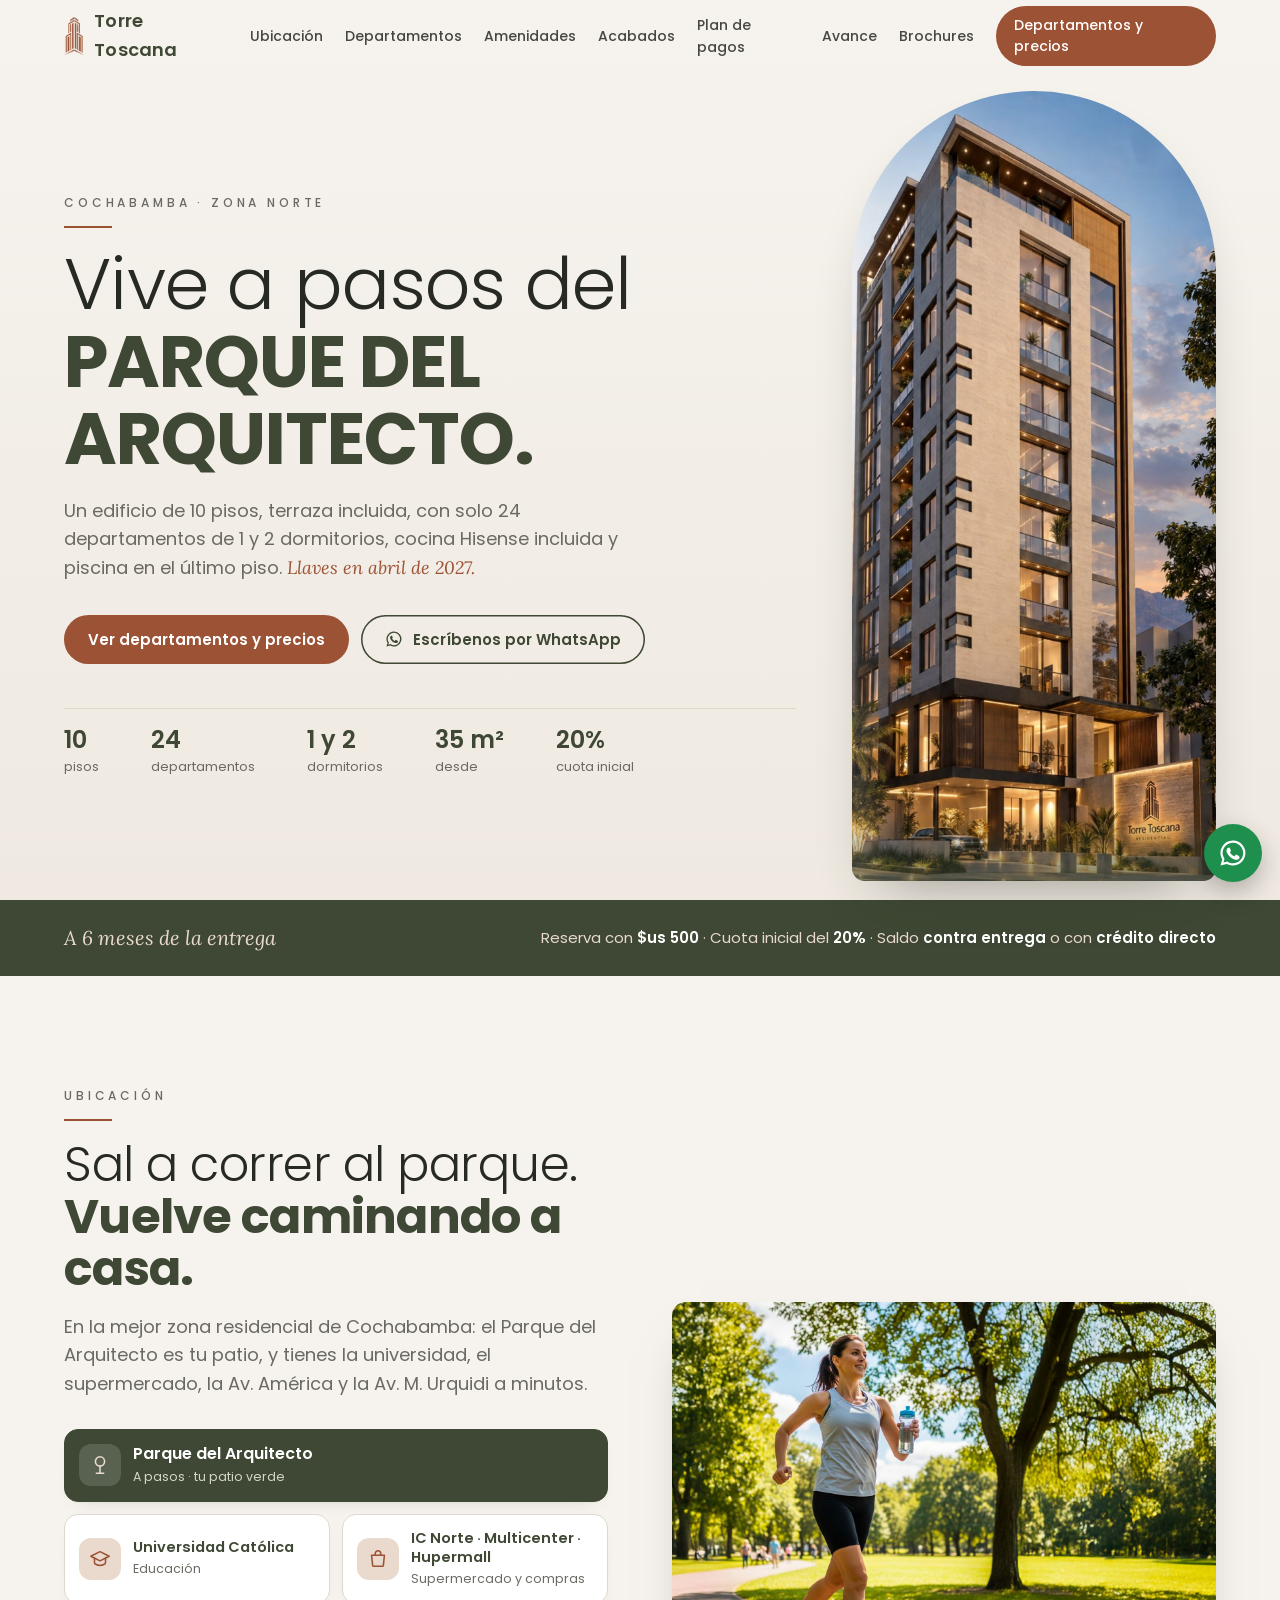
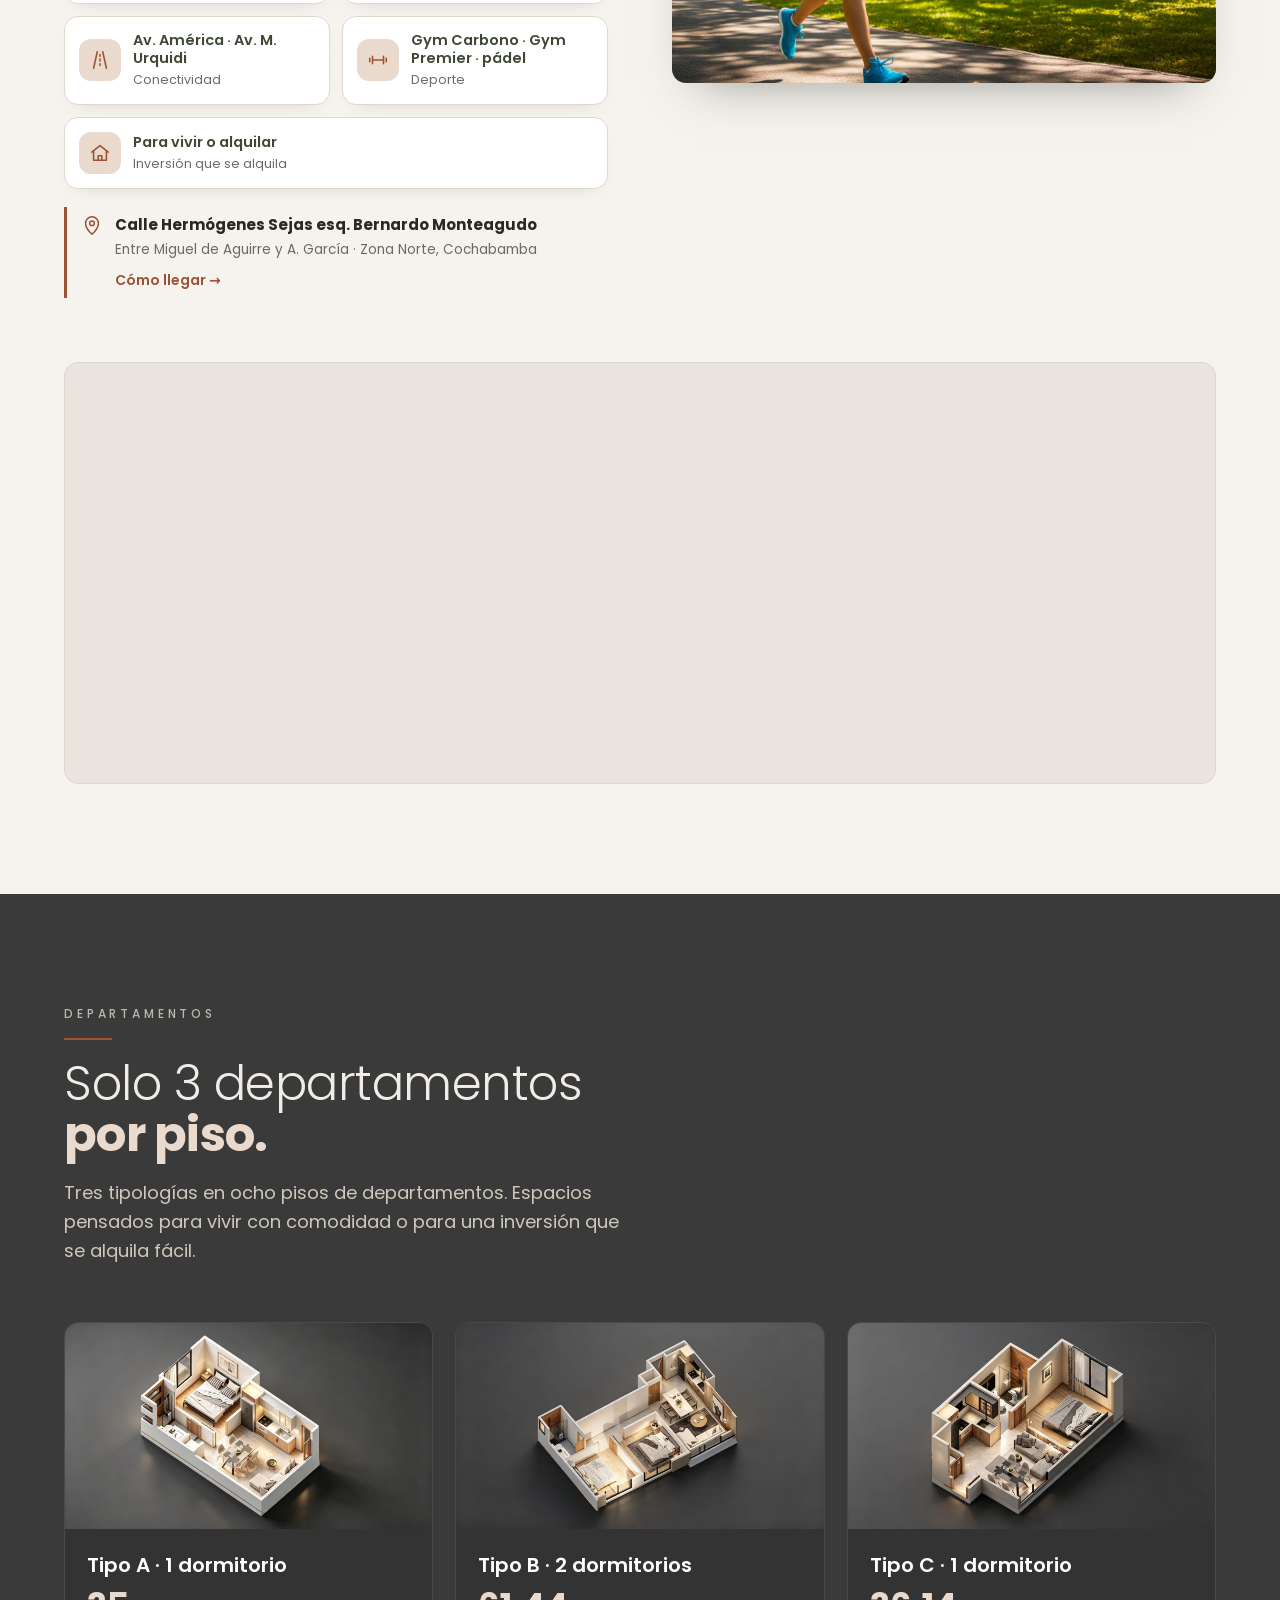
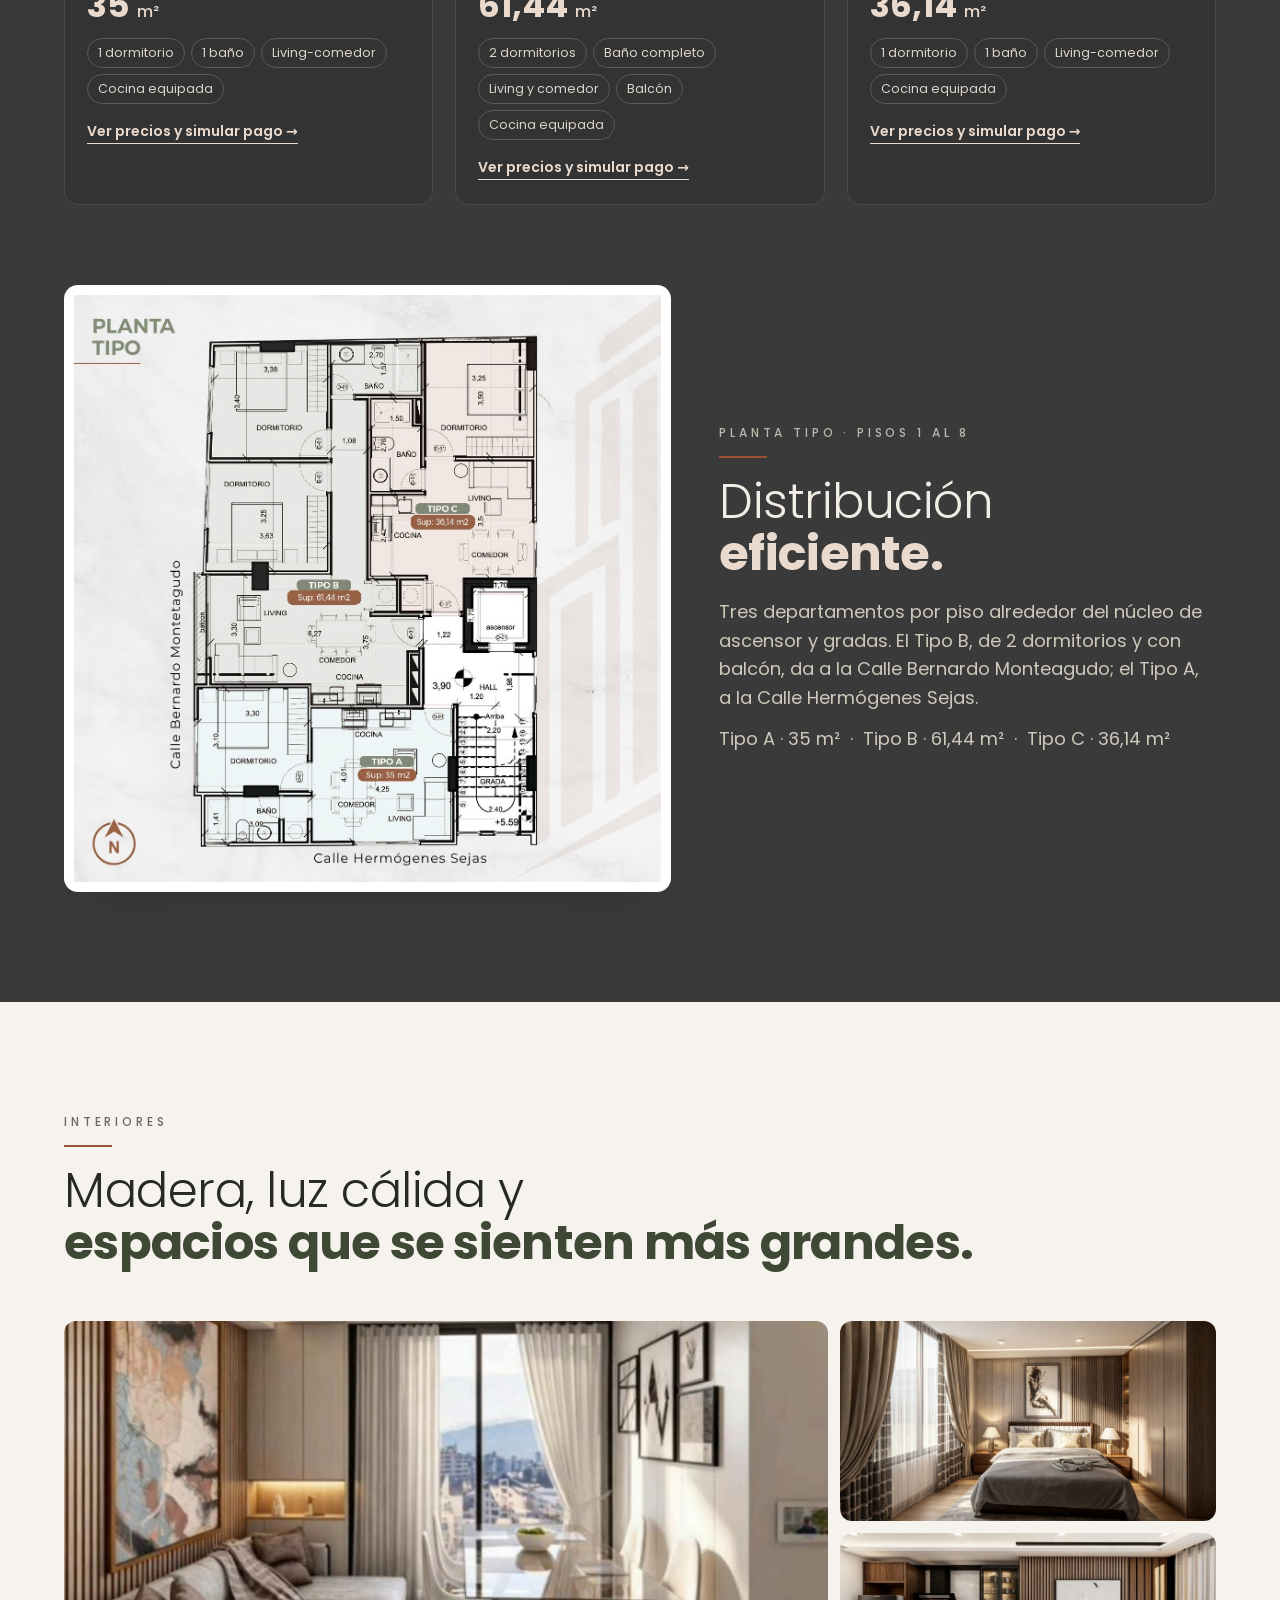
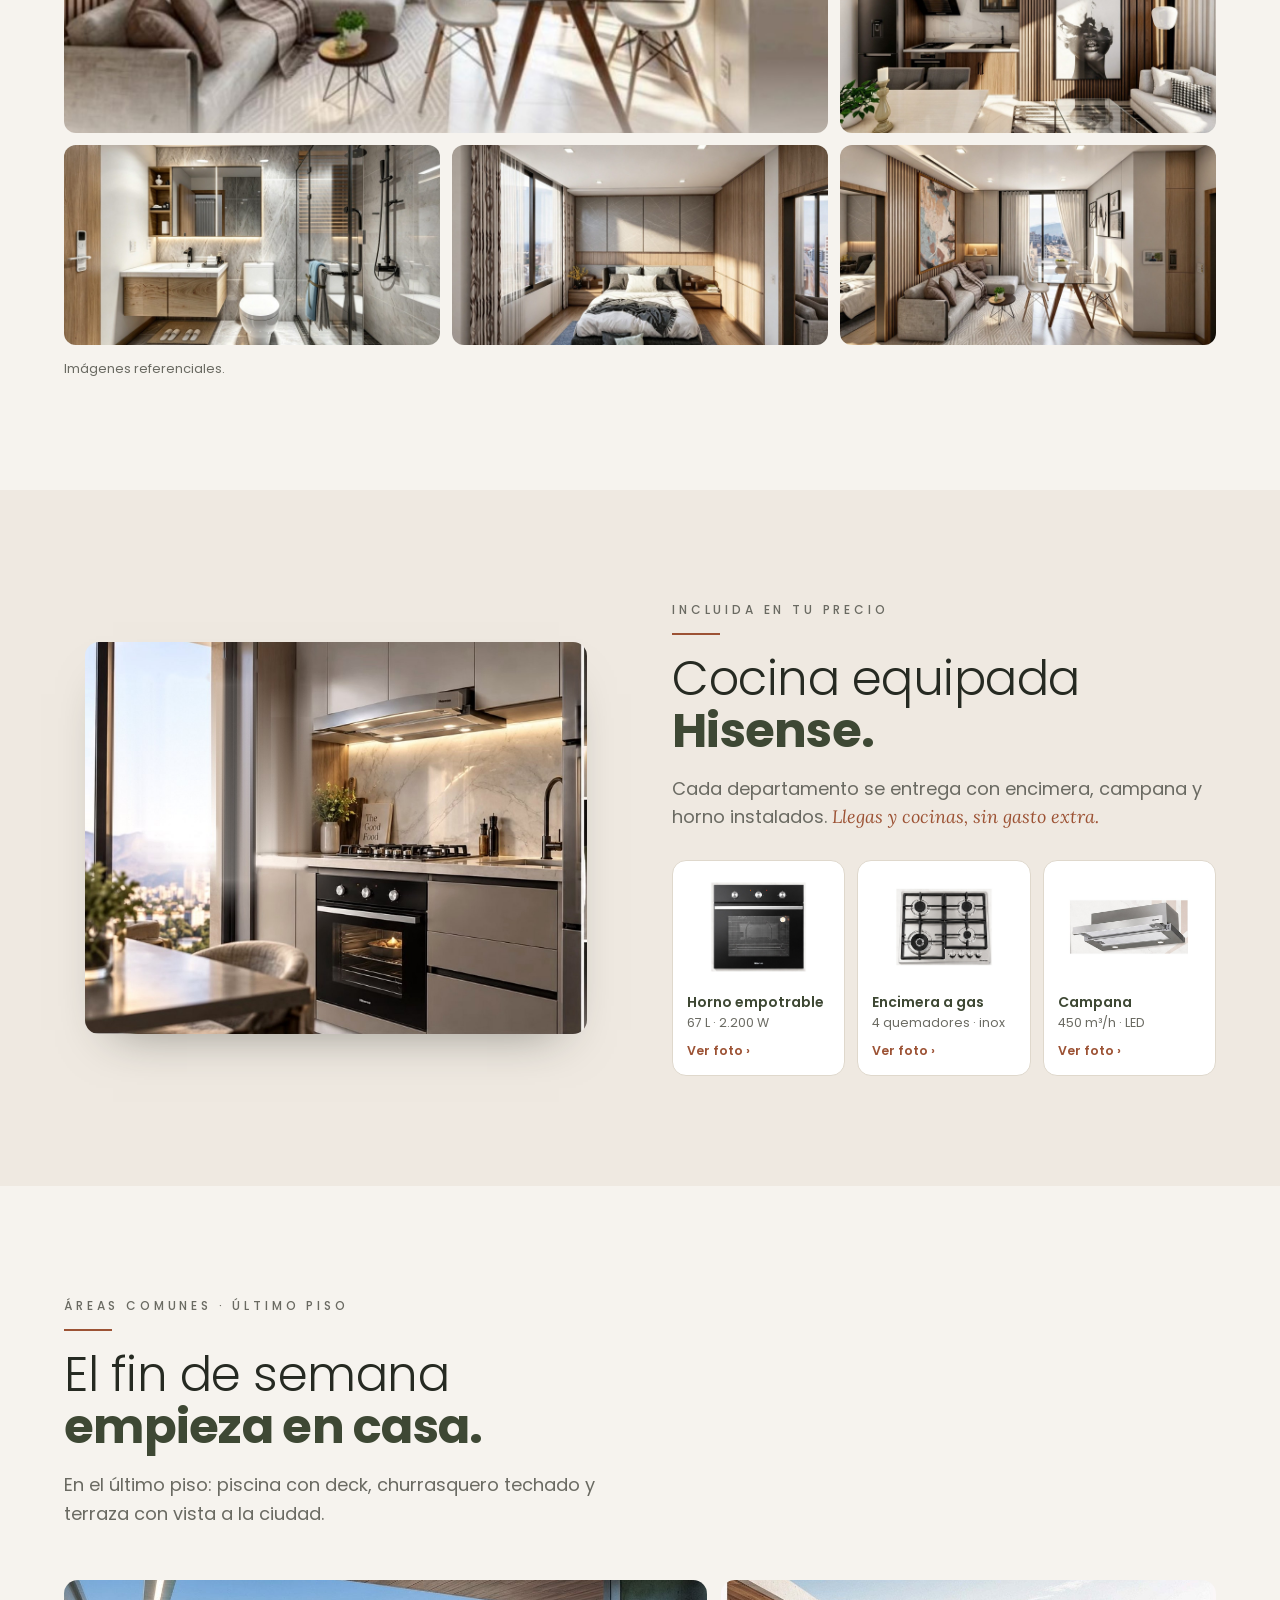
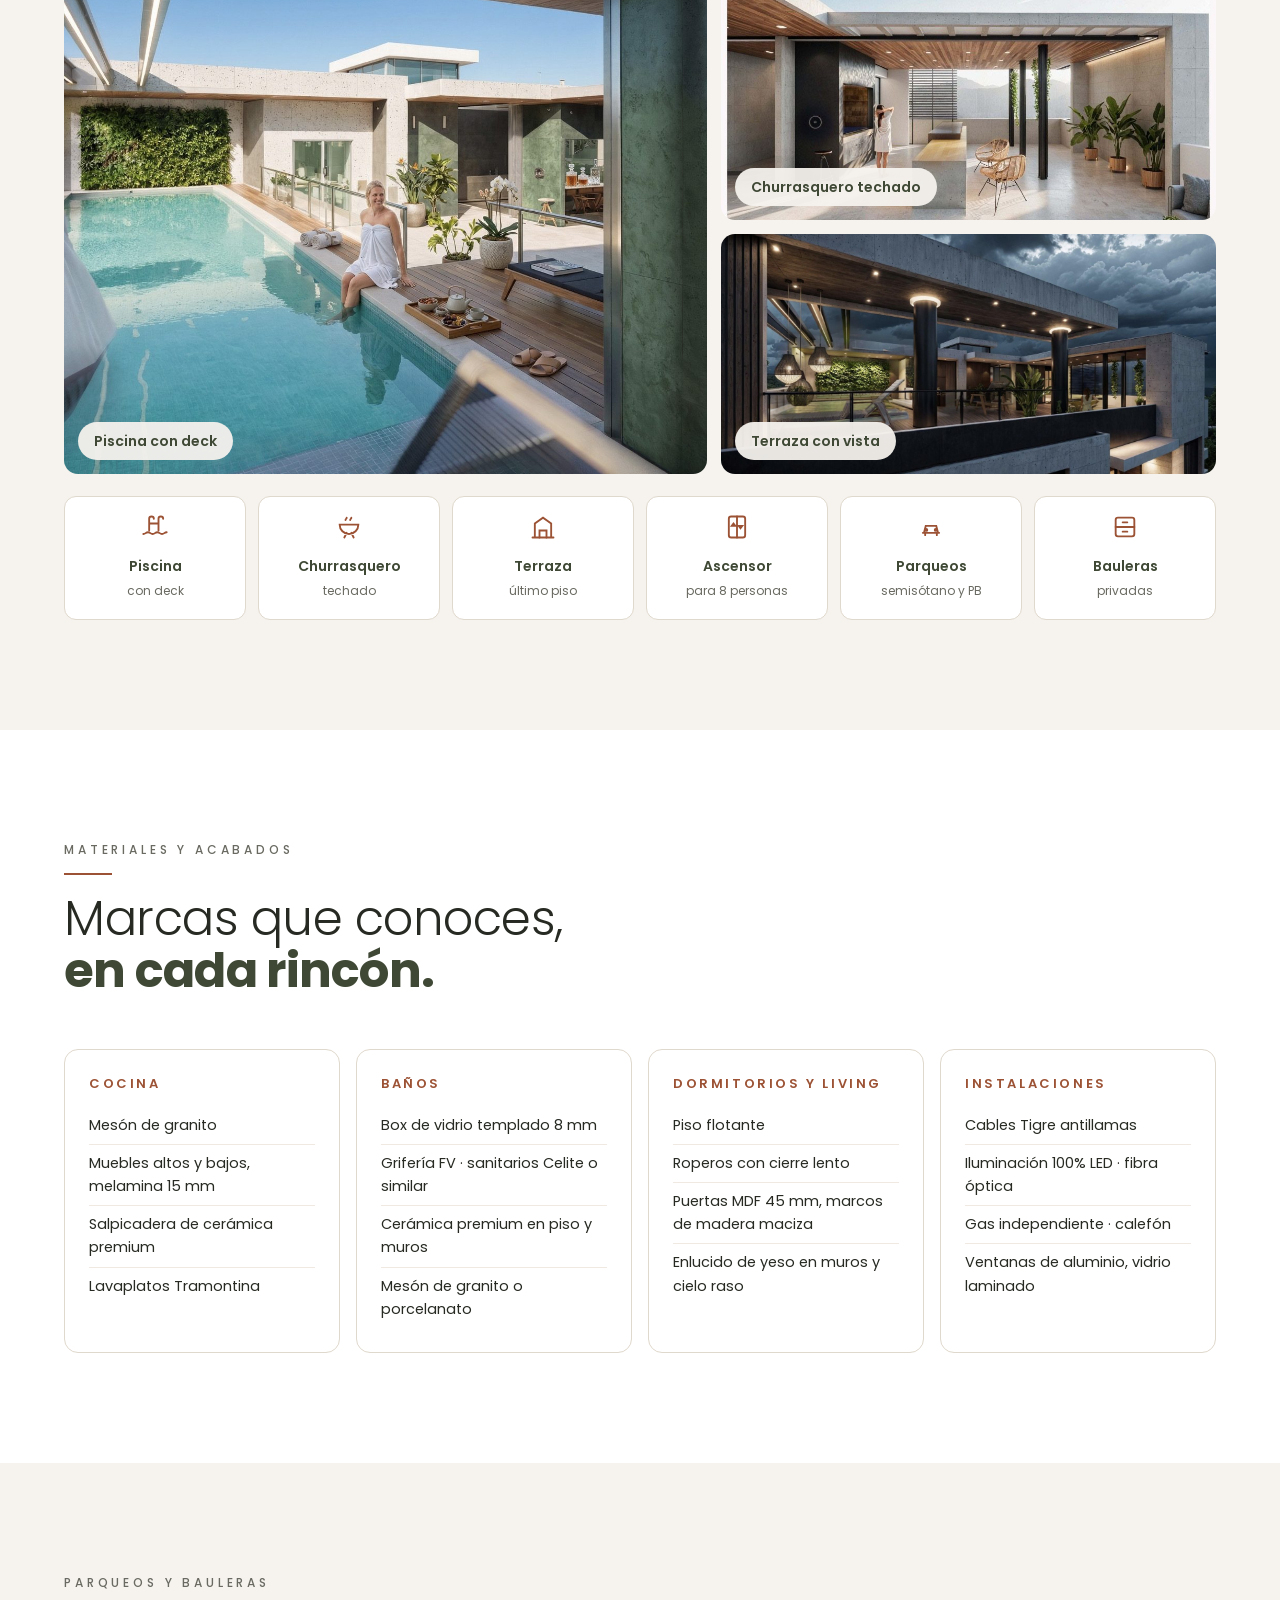
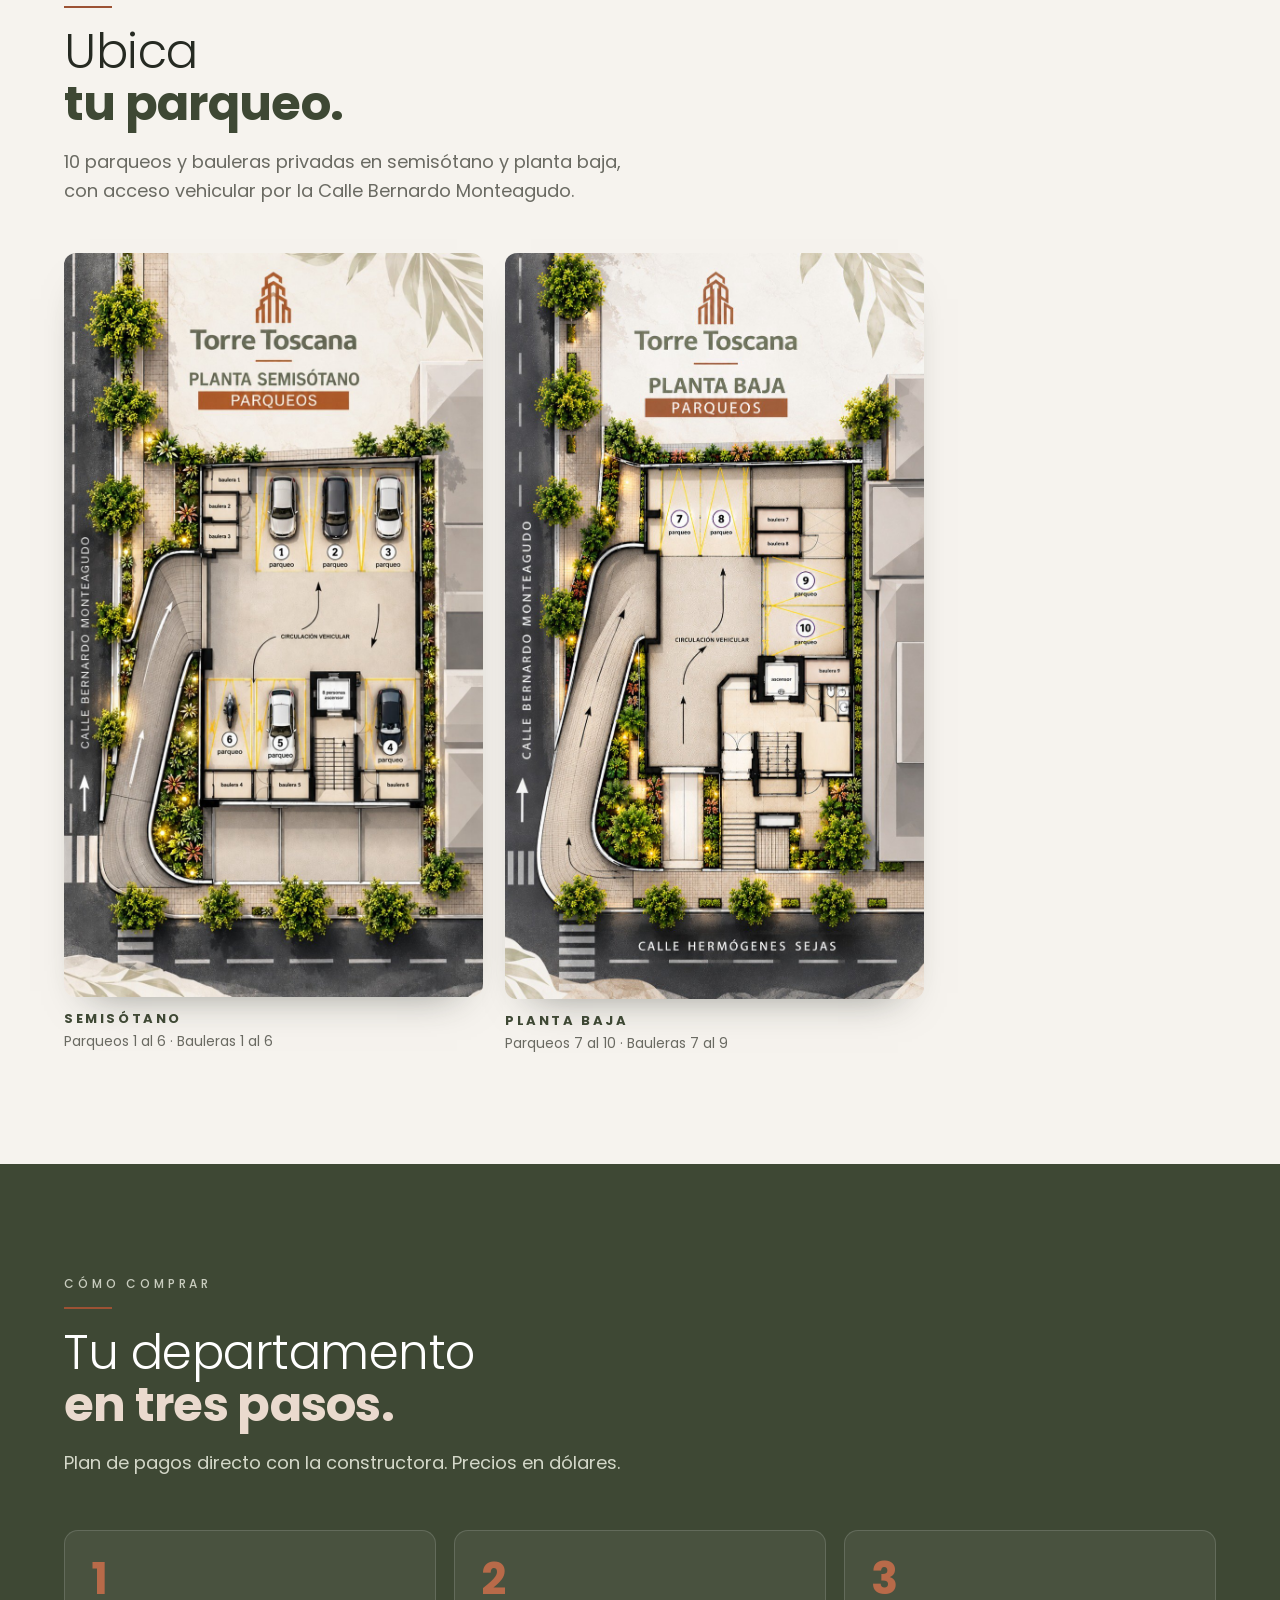
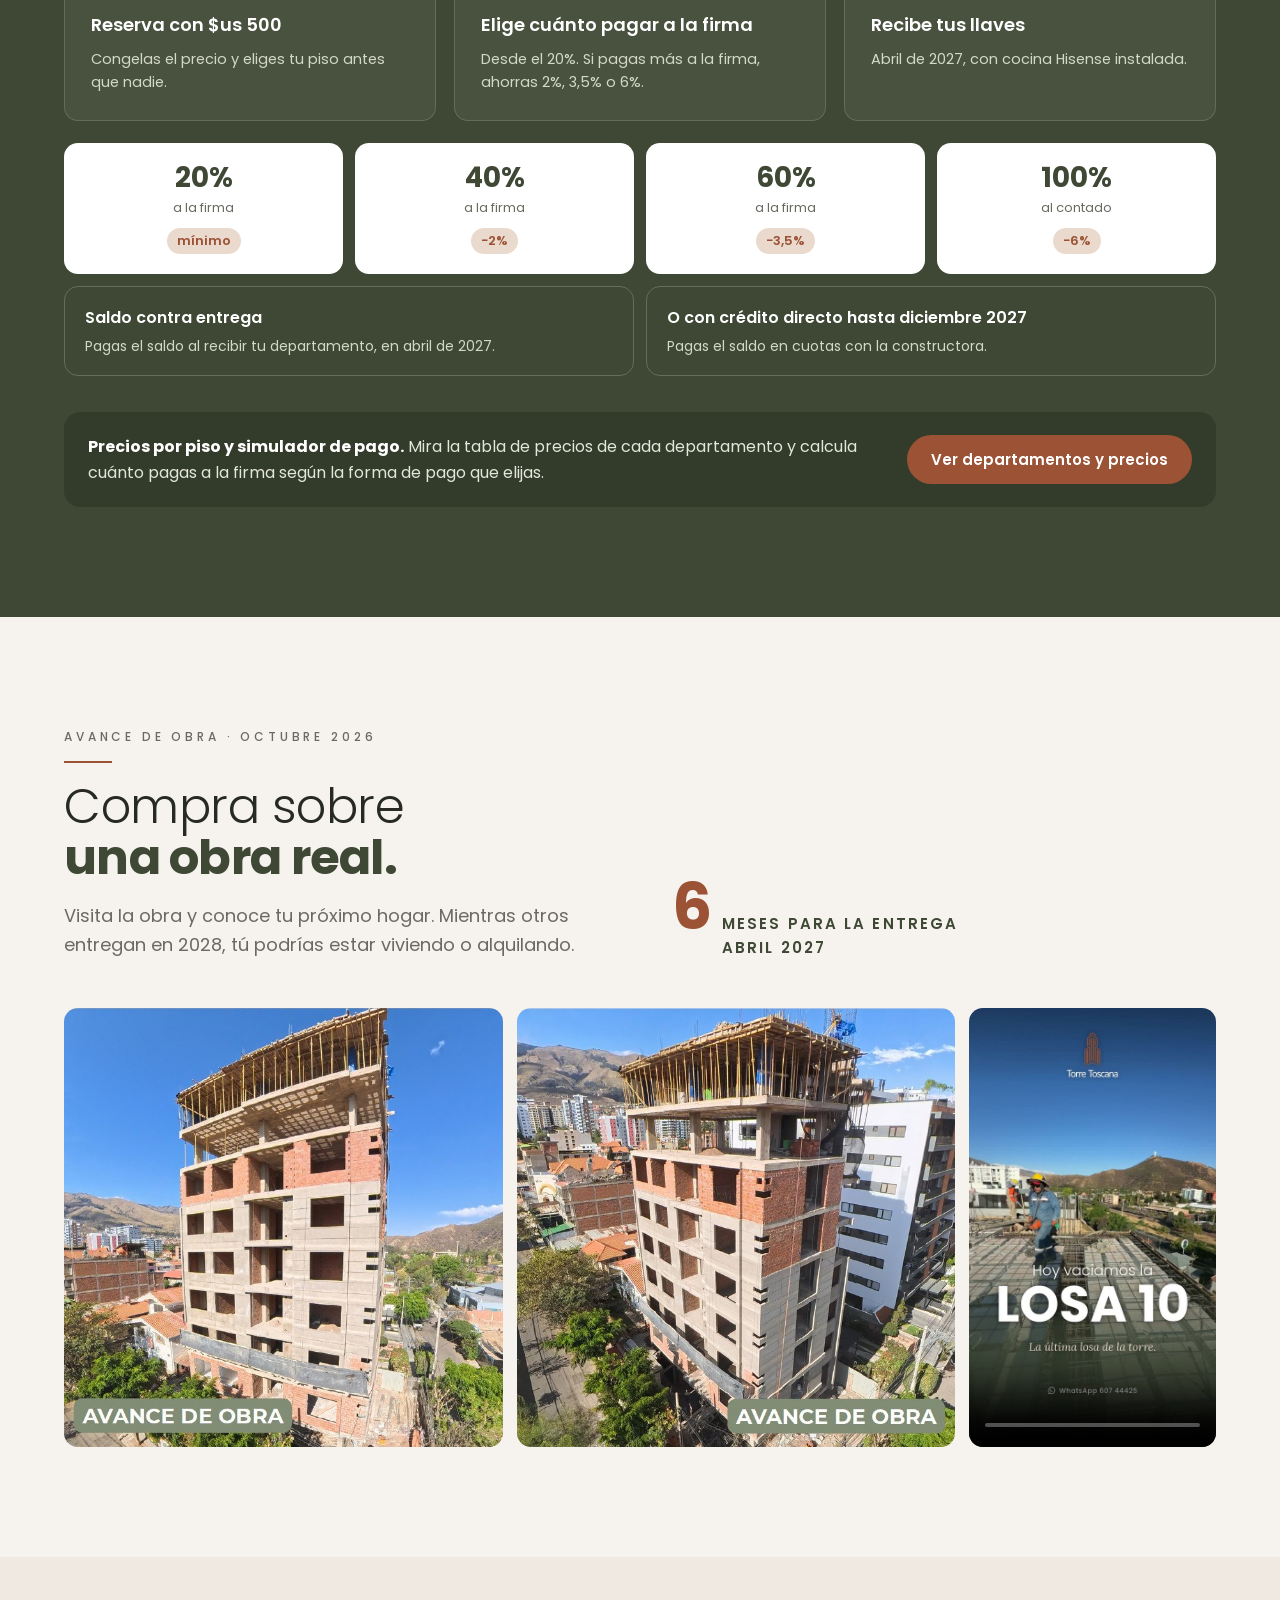
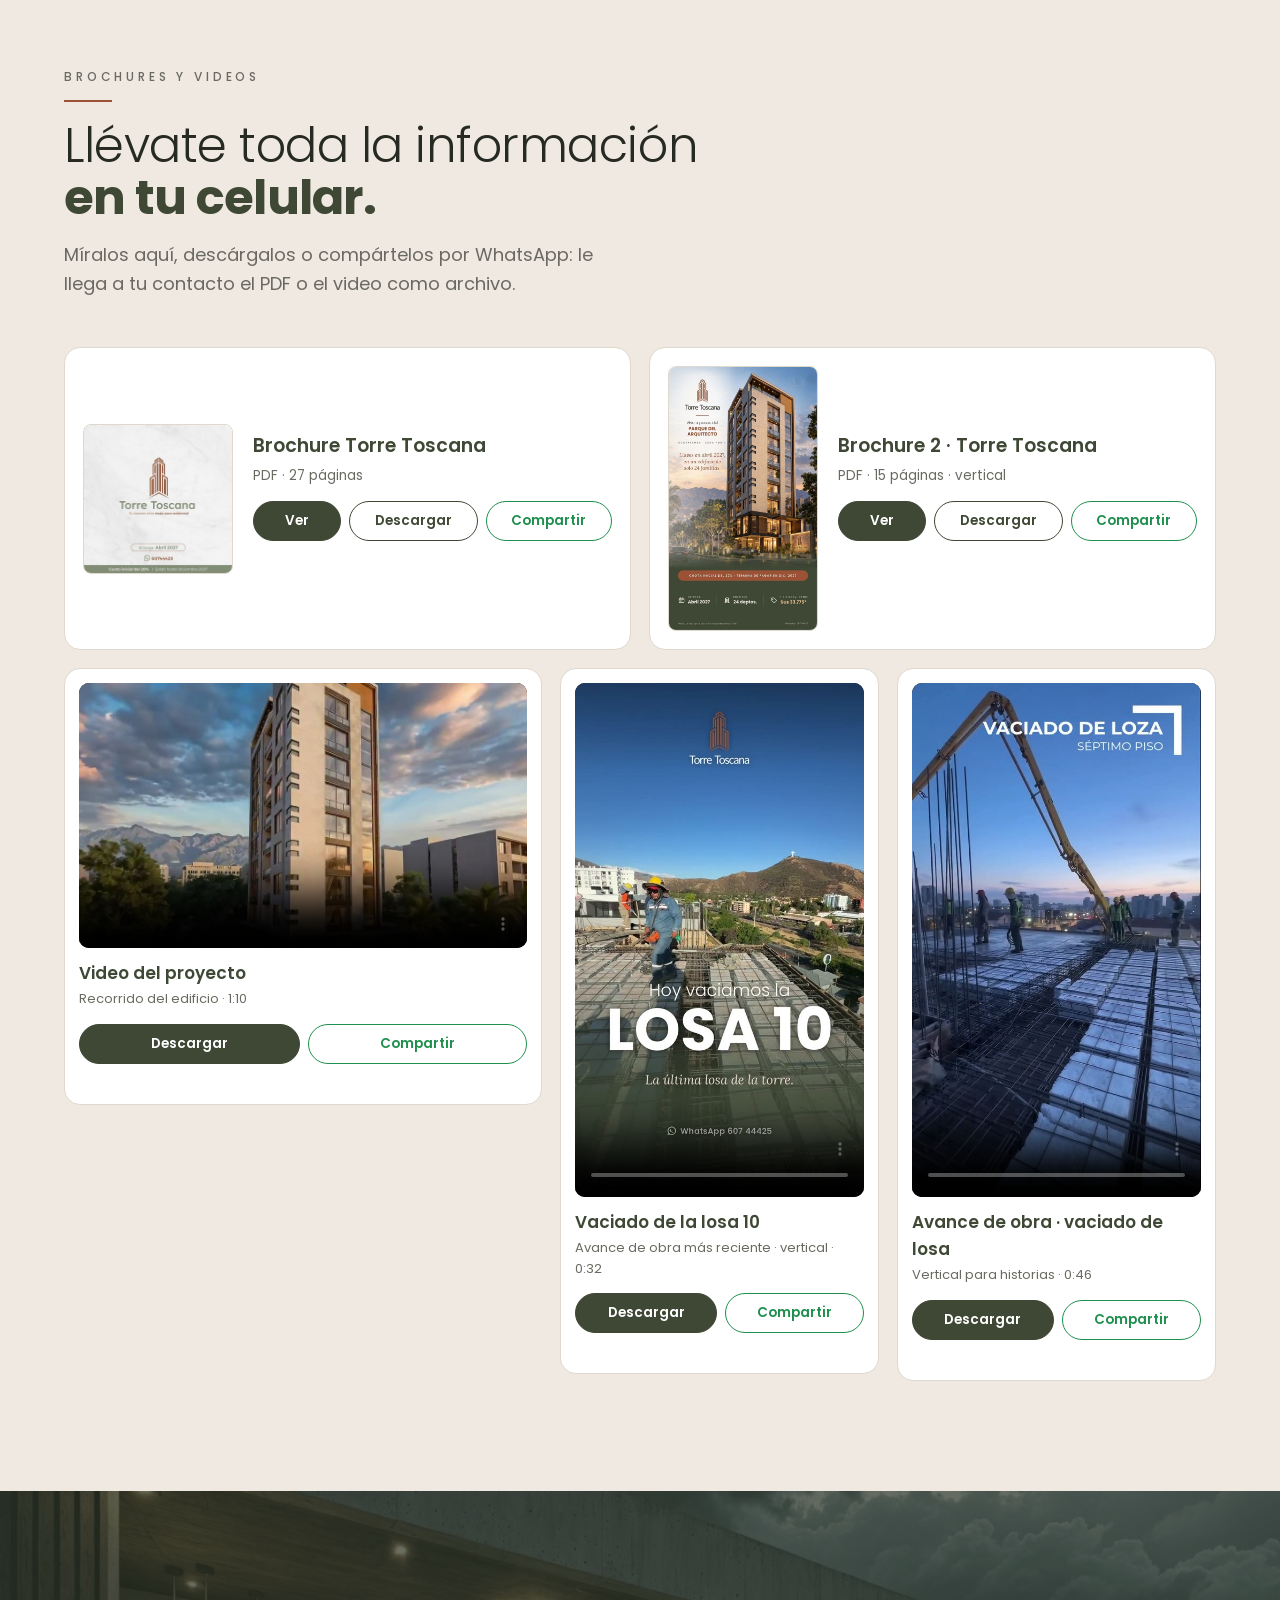
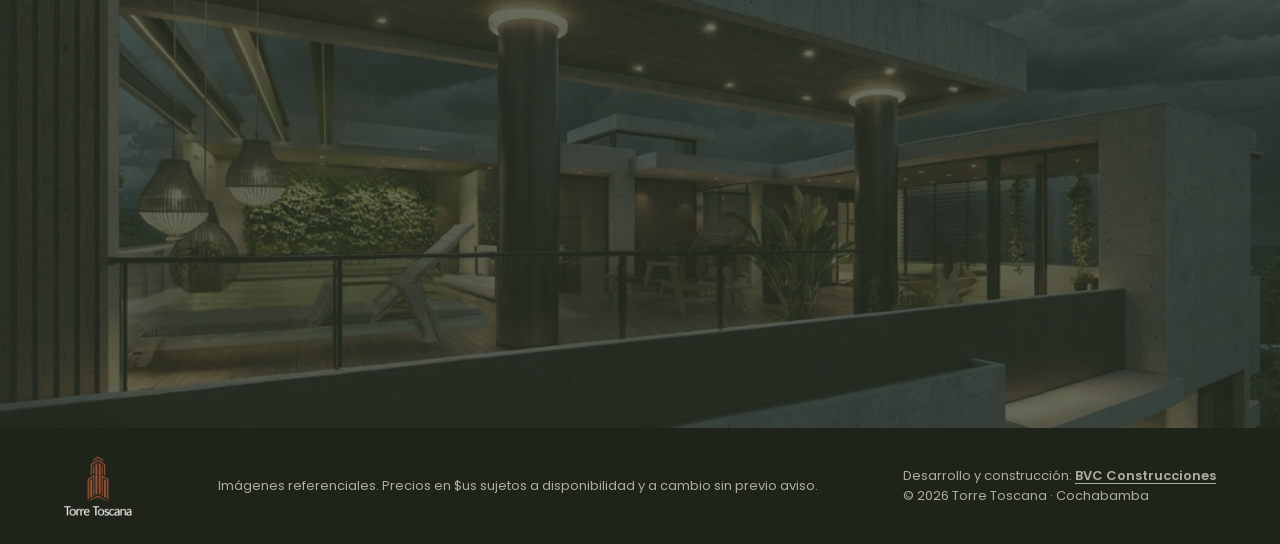
==== index.html @ 67bf0e15 "Brochures actualizados: 'Cuota inicial del 20%' en lugar de 'Entra con el 20%' Co-Authored-By: Claud" ====
<!doctype html>
<html lang="es">
<head>
<meta charset="utf-8">
<meta name="viewport" content="width=device-width,initial-scale=1,viewport-fit=cover">
<title>Torre Toscana · Departamentos en Zona Norte, Cochabamba</title>
<meta name="description" content="Torre Toscana: edificio de 24 departamentos de 1 y 2 dormitorios a pasos del Parque del Arquitecto, Zona Norte de Cochabamba. Entrega abril 2027. Cuota inicial del 20%.">
<meta property="og:title" content="Torre Toscana · Vive a pasos del Parque del Arquitecto">
<meta property="og:description" content="24 departamentos de 1 y 2 dormitorios en Zona Norte, Cochabamba. Entrega abril 2027.">
<meta property="og:image" content="https://torre-toscana.com/img/fachada-full.jpg">
<meta property="og:type" content="website">
<meta property="og:url" content="https://torre-toscana.com/">
<link rel="canonical" href="https://torre-toscana.com/">
<meta name="theme-color" content="#3e4834">
<link rel="icon" href="img/favicon.png">
<link rel="preconnect" href="https://fonts.googleapis.com">
<link rel="preconnect" href="https://fonts.gstatic.com" crossorigin>
<link href="https://fonts.googleapis.com/css2?family=Lora:ital,wght@1,400;1,500&family=Poppins:wght@300;400;500;600;700&display=swap" rel="stylesheet">
<link rel="stylesheet" href="/estilo.css?v=8">
<!-- Meta Pixel Code -->
<script>
!function(f,b,e,v,n,t,s)
{if(f.fbq)return;n=f.fbq=function(){n.callMethod?
n.callMethod.apply(n,arguments):n.queue.push(arguments)};
if(!f._fbq)f._fbq=n;n.push=n;n.loaded=!0;n.version='2.0';
n.queue=[];t=b.createElement(e);t.async=!0;
t.src=v;s=b.getElementsByTagName(e)[0];
s.parentNode.insertBefore(t,s)}(window, document,'script',
'https://connect.facebook.net/en_US/fbevents.js');
fbq('init', '1004506519348487');
fbq('track', 'PageView');
document.addEventListener('click',function(e){var a=e.target.closest&&e.target.closest('a[href*="wa.me"],a[href*="api.whatsapp.com"]');if(a&&window.fbq){var z=a.href.indexOf('59160744425')<0?'Compartir':a.closest('#simulador')?'Simulador':a.closest('#unidades')?'Departamento':a.closest('.flota')?'BotonFlotante':'BotonPagina';var ad=false;try{ad=(Date.now()-(+localStorage.getItem('tt_fb')||0))<7*864e5;}catch(x){}if(z!=='Compartir'){fbq('track','Contact',{content_name:z,content_category:ad?'anuncio':'organico'});}fbq('trackCustom','WhatsApp_'+z,{origen:ad?'anuncio':'organico'});}},true);
(function(){var K='tt_fb',W='wa.me/59160744425';try{if(/[?&](fbclid=|utm_source=(facebook|fb|instagram|ig|meta)\b)/i.test(location.search)||/(^|\.)(facebook|instagram)\.com/i.test((document.referrer.split('/')[2])||'')){localStorage.setItem(K,String(Date.now()));}}catch(e){}
function vieneDeAnuncio(){try{var t=+localStorage.getItem(K);return !!t&&(Date.now()-t)<7*864e5;}catch(e){return false;}}
document.addEventListener('click',function(e){var a=e.target.closest&&e.target.closest('a[href*="'+W+'"]');if(!a||!vieneDeAnuncio())return;try{var u=new URL(a.href);var t=u.searchParams.get('text')||'Hola, me interesa Torre Toscana';if(t.indexOf('TSC7:')!==0){a.href=u.origin+u.pathname+'?text='+encodeURIComponent('TSC7: '+t);}}catch(err){}},true);})();
</script>
<noscript><img height="1" width="1" style="display:none"
src="https://www.facebook.com/tr?id=1004506519348487&ev=PageView&noscript=1"
/></noscript>
<!-- End Meta Pixel Code -->
</head>
<body>

<header class="nav" id="nav">
  <div class="wrap">
    <a class="marca" href="#inicio" aria-label="Torre Toscana, inicio"><img src="img/icono.png" alt=""><span>Torre Toscana</span></a>
    <nav class="links" id="links" aria-label="Secciones">
      <a href="#ubicacion">Ubicación</a>
      <a href="#departamentos">Departamentos</a>
      <a href="#amenidades">Amenidades</a>
      <a href="#acabados">Acabados</a>
      <a href="#pagos">Plan de pagos</a>
      <a href="#obra">Avance</a>
      <a href="#brochures">Brochures</a>
      <a class="btn btn-terra btn-sm" href="departamentos/">Departamentos y precios</a>
    </nav>
    <button class="menu-btn" id="menuBtn" aria-label="Abrir menú" aria-expanded="false" aria-controls="links">
      <svg viewBox="0 0 24 24" fill="none" stroke="currentColor" stroke-width="2" stroke-linecap="round"><path d="M4 7h16M4 12h16M4 17h16"/></svg>
    </button>
  </div>
</header>

<main>
<!-- ================= HERO ================= -->
<section class="hero" id="inicio">
  <div class="wrap">
    <div>
      <div class="eyebrow">Cochabamba · Zona Norte</div>
      <div class="raya"></div>
      <h1>Vive a pasos del <b>Parque del Arquitecto.</b></h1>
      <p class="lead">Un edificio de 10 pisos, terraza incluida, con solo 24 departamentos de 1 y 2 dormitorios, cocina Hisense incluida y piscina en el último piso. <span class="serif">Llaves en abril de 2027.</span></p>
      <div class="acciones">
        <a class="btn btn-terra" href="departamentos/">Ver departamentos y precios</a>
        <a class="btn btn-borde" href="https://wa.me/59160744425?text=Hola%2C%20me%20interesa%20Torre%20Toscana" target="_blank" rel="noopener"><svg class="ico-wa" width="18" height="18" style="width:18px;height:18px;flex:none" viewBox="0 0 24 24" fill="currentColor" aria-hidden="true"><path d="M12 2a10 10 0 0 0-8.6 15.1L2 22l5-1.3A10 10 0 1 0 12 2zm0 18.2c-1.5 0-3-.4-4.3-1.2l-.3-.2-3 .8.8-2.9-.2-.3A8.2 8.2 0 1 1 12 20.2zm4.5-6.1c-.2-.1-1.5-.7-1.7-.8-.2-.1-.4-.1-.6.1l-.8 1c-.1.2-.3.2-.5.1a6.7 6.7 0 0 1-3.3-2.9c-.2-.4.2-.4.7-1.3.1-.2 0-.3 0-.4l-.8-1.8c-.2-.5-.4-.4-.6-.4h-.5a1 1 0 0 0-.7.3 3 3 0 0 0-.9 2.2c0 1.3.9 2.5 1.1 2.7.1.2 1.8 2.8 4.4 3.9 1.6.7 2.3.8 3.1.6.5-.1 1.5-.6 1.7-1.2.2-.6.2-1.1.2-1.2-.1-.1-.3-.2-.6-.3z"/></svg>Escríbenos por WhatsApp</a>
      </div>
      <div class="datos">
        <div><b>10</b><span>pisos</span></div>
        <div><b>24</b><span>departamentos</span></div>
        <div><b>1 y 2</b><span>dormitorios</span></div>
        <div><b>35 m²</b><span>desde</span></div>
        <div><b>20%</b><span>cuota inicial</span></div>
      </div>
    </div>
    <div class="hero-img"><img src="img/portada-edificio.jpg" alt="Fachada de Torre Toscana al atardecer" fetchpriority="high"></div>
  </div>
</section>

<div class="cinta">
  <div class="wrap">
    <p><span class="serif">A 6 meses de la entrega</span></p>
    <p>Reserva con <b>$us 500</b> · Cuota inicial del <b>20%</b> · Saldo <b>contra entrega</b> o con <b>crédito directo</b></p>
  </div>
</div>

<!-- ================= UBICACIÓN ================= -->
<section id="ubicacion">
  <div class="wrap">
    <div class="dos">
      <div class="rev">
        <div class="eyebrow">Ubicación</div>
        <div class="raya"></div>
        <h2>Sal a correr al parque. <b>Vuelve caminando a casa.</b></h2>
        <p class="lead">En la mejor zona residencial de Cochabamba: el Parque del Arquitecto es tu patio, y tienes la universidad, el supermercado, la Av. América y la Av. M. Urquidi a minutos.</p>
        <ul class="cerca"><li class="top"><i><svg viewBox="0 0 24 24" fill="none" stroke="currentColor" stroke-width="1.7" stroke-linecap="round" stroke-linejoin="round" aria-hidden="true"><path d="M12 3c3 0 5 2.4 5 5.2 0 2.6-2 4.8-5 4.8s-5-2.2-5-4.8C7 5.4 9 3 12 3z"/><path d="M12 13v8M8 21h8"/></svg></i><div><b>Parque del Arquitecto</b><span>A pasos · tu patio verde</span></div></li><li><i><svg viewBox="0 0 24 24" fill="none" stroke="currentColor" stroke-width="1.7" stroke-linecap="round" stroke-linejoin="round" aria-hidden="true"><path d="M2 9l10-5 10 5-10 5z"/><path d="M6 11v5c0 1.5 3 3 6 3s6-1.5 6-3v-5"/></svg></i><div><b>Universidad Católica</b><span>Educación</span></div></li><li><i><svg viewBox="0 0 24 24" fill="none" stroke="currentColor" stroke-width="1.7" stroke-linecap="round" stroke-linejoin="round" aria-hidden="true"><path d="M5 8h14l-1.2 11.2a1 1 0 0 1-1 .8H7.2a1 1 0 0 1-1-.8z"/><path d="M9 8V6a3 3 0 0 1 6 0v2"/></svg></i><div><b>IC Norte · Multicenter · Hupermall</b><span>Supermercado y compras</span></div></li><li><i><svg viewBox="0 0 24 24" fill="none" stroke="currentColor" stroke-width="1.7" stroke-linecap="round" stroke-linejoin="round" aria-hidden="true"><path d="M5 21L9 3M19 21L15 3M12 6v2M12 11v2M12 16v2"/></svg></i><div><b>Av. América · Av. M. Urquidi</b><span>Conectividad</span></div></li><li><i><svg viewBox="0 0 24 24" fill="none" stroke="currentColor" stroke-width="1.7" stroke-linecap="round" stroke-linejoin="round" aria-hidden="true"><path d="M6 8v8M18 8v8M3 10v4M21 10v4M6 12h12"/></svg></i><div><b>Gym Carbono · Gym Premier · pádel</b><span>Deporte</span></div></li><li><i><svg viewBox="0 0 24 24" fill="none" stroke="currentColor" stroke-width="1.7" stroke-linecap="round" stroke-linejoin="round" aria-hidden="true"><path d="M3 11l9-7 9 7"/><path d="M5 10v10h14V10"/><path d="M10 20v-5h4v5"/></svg></i><div><b>Para vivir o alquilar</b><span>Inversión que se alquila</span></div></li></ul>
        <div class="direccion"><i><svg viewBox="0 0 24 24" fill="none" stroke="currentColor" stroke-width="1.7" stroke-linecap="round" stroke-linejoin="round" aria-hidden="true"><path d="M12 21s-7-6.2-7-12a7 7 0 0 1 14 0c0 5.8-7 12-7 12z"/><circle cx="12" cy="9" r="2.5"/></svg></i><div><b>Calle Hermógenes Sejas esq. Bernardo Monteagudo</b><span>Entre Miguel de Aguirre y A. García · Zona Norte, Cochabamba</span><a href="https://www.google.com/maps/search/?api=1&query=Calle+Herm%C3%B3genes+Sejas+y+Bernardo+Monteagudo,+Cochabamba,+Bolivia" target="_blank" rel="noopener">Cómo llegar →</a></div></div>
      </div>
      <div class="foto rev"><img src="img/parque.jpg" alt="Persona corriendo en el Parque del Arquitecto" loading="lazy"></div>
    </div>
    <div class="mapa rev">
      <iframe title="Mapa de ubicación de Torre Toscana" loading="lazy" referrerpolicy="no-referrer-when-downgrade"
        src="https://www.google.com/maps?q=Calle+Herm%C3%B3genes+Sejas+y+Bernardo+Monteagudo,+Cochabamba,+Bolivia&z=16&output=embed"></iframe>
    </div>
  </div>
</section>

<!-- ================= DEPARTAMENTOS ================= -->
<section class="oscuro" id="departamentos">
  <div class="wrap">
    <div class="rev">
      <div class="eyebrow">Departamentos</div>
      <div class="raya"></div>
      <h2>Solo 3 departamentos <b>por piso.</b></h2>
      <p class="lead">Tres tipologías en ocho pisos de departamentos. Espacios pensados para vivir con comodidad o para una inversión que se alquila fácil.</p>
    </div>
    <div class="tipos">
      <article class="tipo rev">
        <img src="img/tipo-a.jpg" alt="Vista isométrica del departamento Tipo A" loading="lazy">
        <div><h3>Tipo A · 1 dormitorio</h3><p class="m2">35 <small>m²</small></p>
          <ul><li>1 dormitorio</li><li>1 baño</li><li>Living-comedor</li><li>Cocina equipada</li></ul><a class="ver-precio" href="departamentos/#tipo-a">Ver precios y simular pago →</a></div>
      </article>
      <article class="tipo rev">
        <img src="img/tipo-b.jpg" alt="Vista isométrica del departamento Tipo B" loading="lazy">
        <div><h3>Tipo B · 2 dormitorios</h3><p class="m2">61,44 <small>m²</small></p>
          <ul><li>2 dormitorios</li><li>Baño completo</li><li>Living y comedor</li><li>Balcón</li><li>Cocina equipada</li></ul><a class="ver-precio" href="departamentos/#tipo-b">Ver precios y simular pago →</a></div>
      </article>
      <article class="tipo rev">
        <img src="img/tipo-c.jpg" alt="Vista isométrica del departamento Tipo C" loading="lazy">
        <div><h3>Tipo C · 1 dormitorio</h3><p class="m2">36,14 <small>m²</small></p>
          <ul><li>1 dormitorio</li><li>1 baño</li><li>Living-comedor</li><li>Cocina equipada</li></ul><a class="ver-precio" href="departamentos/#tipo-c">Ver precios y simular pago →</a></div>
      </article>
    </div>
    <div class="planta">
      <div class="foto rev"><img src="img/planta-tipo.jpg" alt="Planta tipo, pisos 1 al 8, con los tipos A, B y C" loading="lazy"></div>
      <div class="rev">
        <div class="eyebrow">Planta tipo · Pisos 1 al 8</div>
        <div class="raya"></div>
        <h2>Distribución <b>eficiente.</b></h2>
        <p class="lead">Tres departamentos por piso alrededor del núcleo de ascensor y gradas. El Tipo B, de 2 dormitorios y con balcón, da a la Calle Bernardo Monteagudo; el Tipo A, a la Calle Hermógenes Sejas.</p>
        <p class="lead" style="margin-top:12px">Tipo A · 35 m² &nbsp;·&nbsp; Tipo B · 61,44 m² &nbsp;·&nbsp; Tipo C · 36,14 m²</p>
      </div>
    </div>
  </div>
</section>

<!-- ================= INTERIORES ================= -->
<section id="interiores">
  <div class="wrap">
    <div class="rev">
      <div class="eyebrow">Interiores</div>
      <div class="raya"></div>
      <h2>Madera, luz cálida y <b>espacios que se sienten más grandes.</b></h2>
    </div>
    <div class="galeria rev" id="galeria">
      <button class="g1" data-src="img/living.jpg"><img src="img/living.jpg" alt="Living comedor con ventanal" loading="lazy"></button>
      <button class="g2" data-src="img/dormitorio.jpg"><img src="img/dormitorio.jpg" alt="Dormitorio principal" loading="lazy"></button>
      <button class="g3" data-src="img/living-cocina.jpg"><img src="img/living-cocina.jpg" alt="Living y cocina" loading="lazy"></button>
      <button class="g4" data-src="img/bano.jpg"><img src="img/bano.jpg" alt="Baño con box de vidrio templado" loading="lazy"></button>
      <button class="g5" data-src="img/dormitorio-2.jpg"><img src="img/dormitorio-2.jpg" alt="Segundo dormitorio" loading="lazy"></button>
      <button class="g6" data-src="img/living-2.jpg"><img src="img/living-2.jpg" alt="Living" loading="lazy"></button>
    </div>
    <p class="lead" style="font-size:13px;margin-top:14px">Imágenes referenciales.</p>
  </div>
</section>

<!-- ================= COCINA ================= -->
<section class="cocina">
  <div class="wrap dos">
    <div class="rev"><div class="foto" style="width:92.3%;margin:0 auto"><img src="img/cocina-hisense-2.jpg" alt="Cocina equipada con horno, encimera y campana Hisense" loading="lazy" style="height:auto;object-fit:contain"></div></div>
    <div class="rev">
      <div class="eyebrow">Incluida en tu precio</div>
      <div class="raya"></div>
      <h2>Cocina equipada <b>Hisense.</b></h2>
      <p class="lead">Cada departamento se entrega con encimera, campana y horno instalados. <span class="serif">Llegas y cocinas, sin gasto extra.</span></p>
      <div class="equipos">
        <button type="button" data-eq="0"><img src="img/hisense-horno.jpg" alt="" loading="lazy"><b>Horno empotrable</b><span>67 L · 2.200 W</span><i>Ver foto ›</i></button>
        <button type="button" data-eq="2"><img src="img/hisense-encimera.jpg" alt="" loading="lazy"><b>Encimera a gas</b><span>4 quemadores · inox</span><i>Ver foto ›</i></button>
        <button type="button" data-eq="4"><img src="img/hisense-campana.jpg" alt="" loading="lazy"><b>Campana</b><span>450 m³/h · LED</span><i>Ver foto ›</i></button>
      </div>
    </div>
  </div>
</section>

<!-- ================= AMENIDADES ================= -->
<section id="amenidades">
  <div class="wrap">
    <div class="rev">
      <div class="eyebrow">Áreas comunes · Último piso</div>
      <div class="raya"></div>
      <h2>El fin de semana <b>empieza en casa.</b></h2>
      <p class="lead">En el último piso: piscina con deck, churrasquero techado y terraza con vista a la ciudad.</p>
    </div>
    <div class="amen">
      <figure class="a1 rev"><img src="img/piscina.jpg" alt="Piscina con deck en el último piso" loading="lazy"><figcaption>Piscina con deck</figcaption></figure>
      <figure class="rev"><img src="img/churrasquero.jpg" alt="Churrasquero techado" loading="lazy"><figcaption>Churrasquero techado</figcaption></figure>
      <figure class="rev"><img src="img/terraza-noche.jpg" alt="Terraza con vista a la ciudad" loading="lazy"><figcaption>Terraza con vista</figcaption></figure>
    </div>
    <div class="iconos rev">
      <div><svg viewBox="0 0 24 24" fill="none" stroke="currentColor" stroke-width="1.6" stroke-linecap="round"><path d="M2 18c2 0 2-1.5 4-1.5S8 18 10 18s2-1.5 4-1.5 2 1.5 4 1.5 2-1.5 4-1.5"/><path d="M7 15V5a2 2 0 0 1 4 0M15 15V5a2 2 0 0 1 4 0M7 9h8"/></svg><b>Piscina</b><span>con deck</span></div>
      <div><svg viewBox="0 0 24 24" fill="none" stroke="currentColor" stroke-width="1.6" stroke-linecap="round"><path d="M4 10h16a8 8 0 0 1-16 0zM8 21l2-4M16 21l-2-4M9 6c0-1 1-1 1-2M13 6c0-1 1-1 1-2"/></svg><b>Churrasquero</b><span>techado</span></div>
      <div><svg viewBox="0 0 24 24" fill="none" stroke="currentColor" stroke-width="1.6" stroke-linecap="round"><path d="M3 21h18M5 21V9l7-5 7 5v12"/><path d="M9 21v-6h6v6"/></svg><b>Terraza</b><span>último piso</span></div>
      <div><svg viewBox="0 0 24 24" fill="none" stroke="currentColor" stroke-width="1.6" stroke-linecap="round"><rect x="5" y="3" width="14" height="18" rx="2"/><path d="M12 3v18M9 9l-1.5 2h3zM15 13l1.5-2h-3z"/></svg><b>Ascensor</b><span>para 8 personas</span></div>
      <div><svg viewBox="0 0 24 24" fill="none" stroke="currentColor" stroke-width="1.6" stroke-linecap="round"><path d="M5 17h14M6 17l1.5-6h9l1.5 6M7 17v2M17 17v2"/><circle cx="8" cy="14.5" r=".8"/><circle cx="16" cy="14.5" r=".8"/></svg><b>Parqueos</b><span>semisótano y PB</span></div>
      <div><svg viewBox="0 0 24 24" fill="none" stroke="currentColor" stroke-width="1.6" stroke-linecap="round"><rect x="4" y="4" width="16" height="16" rx="2"/><path d="M4 12h16M10 8h4M10 16h4"/></svg><b>Bauleras</b><span>privadas</span></div>
    </div>
  </div>
</section>

<!-- ================= ACABADOS ================= -->
<section id="acabados" style="background:#fff">
  <div class="wrap">
    <div class="rev">
      <div class="eyebrow">Materiales y acabados</div>
      <div class="raya"></div>
      <h2>Marcas que conoces, <b>en cada rincón.</b></h2>
    </div>
    <div class="acab">
      <div class="rev"><h3>Cocina</h3><ul><li>Mesón de granito</li><li>Muebles altos y bajos, melamina 15 mm</li><li>Salpicadera de cerámica premium</li><li>Lavaplatos Tramontina</li></ul></div>
      <div class="rev"><h3>Baños</h3><ul><li>Box de vidrio templado 8 mm</li><li>Grifería FV · sanitarios Celite o similar</li><li>Cerámica premium en piso y muros</li><li>Mesón de granito o porcelanato</li></ul></div>
      <div class="rev"><h3>Dormitorios y living</h3><ul><li>Piso flotante</li><li>Roperos con cierre lento</li><li>Puertas MDF 45 mm, marcos de madera maciza</li><li>Enlucido de yeso en muros y cielo raso</li></ul></div>
      <div class="rev"><h3>Instalaciones</h3><ul><li>Cables Tigre antillamas</li><li>Iluminación 100% LED · fibra óptica</li><li>Gas independiente · calefón</li><li>Ventanas de aluminio, vidrio laminado</li></ul></div>
    </div>
  </div>
</section>

<!-- ================= PARQUEOS ================= -->
<section id="parqueos">
  <div class="wrap">
    <div class="rev">
      <div class="eyebrow">Parqueos y bauleras</div>
      <div class="raya"></div>
      <h2>Ubica <b>tu parqueo.</b></h2>
      <p class="lead">10 parqueos y bauleras privadas en semisótano y planta baja, con acceso vehicular por la Calle Bernardo Monteagudo.</p>
    </div>
    <div class="planos">
      <figure class="rev"><img src="img/plano-semisotano.jpg" alt="Plano del semisótano: parqueos 1 al 6 y bauleras 1 al 6" loading="lazy"><figcaption><b>Semisótano</b>Parqueos 1 al 6 · Bauleras 1 al 6</figcaption></figure>
      <figure class="rev"><img src="img/plano-planta-baja.jpg" alt="Plano de planta baja: parqueos 7 al 10 y bauleras 7 al 9" loading="lazy"><figcaption><b>Planta baja</b>Parqueos 7 al 10 · Bauleras 7 al 9</figcaption></figure>
    </div>
  </div>
</section>

<!-- ================= PLAN DE PAGOS ================= -->
<section class="pagos" id="pagos">
  <div class="wrap">
    <div class="rev">
      <div class="eyebrow">Cómo comprar</div>
      <div class="raya"></div>
      <h2>Tu departamento <b>en tres pasos.</b></h2>
      <p class="lead">Plan de pagos directo con la constructora. Precios en dólares.</p>
    </div>
    <div class="pasos">
      <div class="paso rev"><div class="n">1</div><h3>Reserva con $us 500</h3><p>Congelas el precio y eliges tu piso antes que nadie.</p></div>
      <div class="paso rev"><div class="n">2</div><h3>Elige cuánto pagar a la firma</h3><p>Desde el 20%. Si pagas más a la firma, ahorras 2%, 3,5% o 6%.</p></div>
      <div class="paso rev"><div class="n">3</div><h3>Recibe tus llaves</h3><p>Abril de 2027, con cocina Hisense instalada.</p></div>
    </div>
    <div class="modal-tabla rev">
      <div><b>20%</b><span>a la firma</span><br><span class="desc">mínimo</span></div>
      <div><b>40%</b><span>a la firma</span><br><span class="desc">−2%</span></div>
      <div><b>60%</b><span>a la firma</span><br><span class="desc">−3,5%</span></div>
      <div><b>100%</b><span>al contado</span><br><span class="desc">−6%</span></div>
    </div>
    <div class="saldo rev">
      <div><b>Saldo contra entrega</b><p>Pagas el saldo al recibir tu departamento, en abril de 2027.</p></div>
      <div><b>O con crédito directo hasta diciembre 2027</b><p>Pagas el saldo en cuotas con la constructora.</p></div>
    </div>
    <div class="cta-disp rev">
      <p><b>Precios por piso y simulador de pago.</b> Mira la tabla de precios de cada departamento y calcula cuánto pagas a la firma según la forma de pago que elijas.</p>
      <a class="btn btn-terra" href="departamentos/">Ver departamentos y precios</a>
    </div>
  </div>
</section>

<!-- ================= AVANCE ================= -->
<section id="obra">
  <div class="wrap">
    <div class="dos" style="align-items:end">
      <div class="rev">
        <div class="eyebrow">Avance de obra · Octubre 2026</div>
        <div class="raya"></div>
        <h2>Compra sobre <b>una obra real.</b></h2>
        <p class="lead">Visita la obra y conoce tu próximo hogar. Mientras otros entregan en 2028, tú podrías estar viviendo o alquilando.</p>
      </div>
      <div class="rev"><div class="seis"><b>6</b><span>meses para la entrega<br>abril 2027</span></div></div>
    </div>
    <div class="obra">
      <img class="rev" src="img/obra-1.jpg" alt="Foto actual de la obra de Torre Toscana">
      <img class="rev" src="img/obra-2.jpg" alt="Foto actual de la obra desde otro ángulo">
      <div class="ov rev"><video controls playsinline preload="metadata" poster="img/poster-losa-10.jpg" src="toscana/Torre_Toscana_Losa_10.mp4"></video></div>
    </div>
  </div>
</section>

<!-- ================= BROCHURES Y VIDEOS ================= -->
<section class="recursos" id="brochures">
  <div class="wrap">
    <div class="rev">
      <div class="eyebrow">Brochures y videos</div>
      <div class="raya"></div>
      <h2>Llévate toda la información <b>en tu celular.</b></h2>
      <p class="lead">Míralos aquí, descárgalos o compártelos por WhatsApp: le llega a tu contacto el PDF o el video como archivo.</p>
    </div>
    <div class="docs">
      <div class="doc rev">
        <a href="toscana/Torre_Toscana_Brochure.pdf" target="_blank" rel="noopener"><img src="img/portada-brochure-c.jpg" alt="Portada del Brochure Torre Toscana"></a>
        <div><h3>Brochure Torre Toscana</h3><p>PDF · 27 páginas</p>
          <div class="bts"><a class="p" href="toscana/Torre_Toscana_Brochure.pdf" target="_blank" rel="noopener">Ver</a><a href="toscana/Torre_Toscana_Brochure.pdf" download>Descargar</a><button class="w" data-f="b1">Compartir</button></div>
          <div class="estado" id="e_b1"></div></div>
      </div>
      <div class="doc rev">
        <a href="toscana/Torre_Toscana_Brochure_2.pdf" target="_blank" rel="noopener"><img src="img/portada-brochure-2c.jpg" alt="Portada del Brochure 2 Torre Toscana"></a>
        <div><h3>Brochure 2 · Torre Toscana</h3><p>PDF · 15 páginas · vertical</p>
          <div class="bts"><a class="p" href="toscana/Torre_Toscana_Brochure_2.pdf" target="_blank" rel="noopener">Ver</a><a href="toscana/Torre_Toscana_Brochure_2.pdf" download>Descargar</a><button class="w" data-f="b2">Compartir</button></div>
          <div class="estado" id="e_b2"></div></div>
      </div>
    </div>
    <div class="vids">
      <div class="vid rev">
        <video controls playsinline preload="metadata" poster="img/poster-proyecto.jpg" src="toscana/Torre_Toscana_Video_Proyecto.mp4"></video>
        <h3>Video del proyecto</h3><p>Recorrido del edificio · 1:10</p>
        <div class="bts"><a class="p" href="toscana/Torre_Toscana_Video_Proyecto.mp4" download>Descargar</a><button class="w" data-f="v1">Compartir</button></div>
        <div class="estado" id="e_v1"></div>
      </div>
      <div class="vid vert rev">
        <video controls playsinline preload="metadata" poster="img/poster-losa-10.jpg" src="toscana/Torre_Toscana_Losa_10.mp4"></video>
        <h3>Vaciado de la losa 10</h3><p>Avance de obra más reciente · vertical · 0:32</p>
        <div class="bts"><a class="p" href="toscana/Torre_Toscana_Losa_10.mp4" download>Descargar</a><button class="w" data-f="v3">Compartir</button></div>
        <div class="estado" id="e_v3"></div>
      </div>
      <div class="vid vert rev">
        <video controls playsinline preload="metadata" poster="img/poster-avance.jpg" src="toscana/Torre_Toscana_Avance_de_Obra.mp4"></video>
        <h3>Avance de obra · vaciado de losa</h3><p>Vertical para historias · 0:46</p>
        <div class="bts"><a class="p" href="toscana/Torre_Toscana_Avance_de_Obra.mp4" download>Descargar</a><button class="w" data-f="v2">Compartir</button></div>
        <div class="estado" id="e_v2"></div>
      </div>
    </div>
  </div>
</section>

<!-- ================= CONTACTO ================= -->
<section class="contacto" id="contacto">
  <div class="fondo" aria-hidden="true"></div>
  <div class="wrap">
    <div class="rev">
      <div class="eyebrow" style="color:#c9cdbf">Quedan pocas unidades</div>
      <div class="raya"></div>
      <h2>Elige tu piso <b>antes que se vaya.</b></h2>
      <p>Agenda tu visita a la obra o pide tu cotización. Te respondemos por WhatsApp.</p>
      <p class="datos-c">Oficina: Torre Norte, piso 5, of. 5-B · Av. América entre Santa Cruz y Villarroel<br>Desarrolla y construye <a class="bvc" href="https://cbarrera.com" target="_blank" rel="noopener">BVC Construcciones</a> · Comercializa Barú Ventas, expertos en proyectos inmobiliarios.</p>
    </div>
    <div class="acciones rev">
      <a class="btn btn-wa" href="https://wa.me/59160744425?text=Hola%2C%20quiero%20agendar%20una%20visita%20a%20Torre%20Toscana" target="_blank" rel="noopener"><svg class="ico-wa" width="18" height="18" style="width:18px;height:18px;flex:none" viewBox="0 0 24 24" fill="currentColor" aria-hidden="true"><path d="M12 2a10 10 0 0 0-8.6 15.1L2 22l5-1.3A10 10 0 1 0 12 2zm0 18.2c-1.5 0-3-.4-4.3-1.2l-.3-.2-3 .8.8-2.9-.2-.3A8.2 8.2 0 1 1 12 20.2zm4.5-6.1c-.2-.1-1.5-.7-1.7-.8-.2-.1-.4-.1-.6.1l-.8 1c-.1.2-.3.2-.5.1a6.7 6.7 0 0 1-3.3-2.9c-.2-.4.2-.4.7-1.3.1-.2 0-.3 0-.4l-.8-1.8c-.2-.5-.4-.4-.6-.4h-.5a1 1 0 0 0-.7.3 3 3 0 0 0-.9 2.2c0 1.3.9 2.5 1.1 2.7.1.2 1.8 2.8 4.4 3.9 1.6.7 2.3.8 3.1.6.5-.1 1.5-.6 1.7-1.2.2-.6.2-1.1.2-1.2-.1-.1-.3-.2-.6-.3z"/></svg>WhatsApp 607 44425</a>
      <a class="btn btn-terra" href="departamentos/">Ver departamentos y precios</a>
      <a class="btn btn-borde" style="color:#fff;box-shadow:inset 0 0 0 1.5px #fff" href="tel:+59160744425">Llamar</a>
    </div>
  </div>
</section>
</main>

<footer>
  <div class="wrap">
    <img src="img/logo-claro.png" alt="Torre Toscana">
    <span>Imágenes referenciales. Precios en $us sujetos a disponibilidad y a cambio sin previo aviso.</span>
    <span>Desarrollo y construcción: <a class="bvc" href="https://cbarrera.com" target="_blank" rel="noopener">BVC Construcciones</a><br>© 2026 Torre Toscana · Cochabamba</span>
  </div>
</footer>

<a class="flota" href="https://wa.me/59160744425?text=Hola%2C%20me%20interesa%20Torre%20Toscana" target="_blank" rel="noopener" aria-label="Escribir por WhatsApp">
  <svg viewBox="0 0 24 24" fill="currentColor"><path d="M12 2a10 10 0 0 0-8.6 15.1L2 22l5-1.3A10 10 0 1 0 12 2zm0 18.2c-1.5 0-3-.4-4.3-1.2l-.3-.2-3 .8.8-2.9-.2-.3A8.2 8.2 0 1 1 12 20.2zm4.5-6.1c-.2-.1-1.5-.7-1.7-.8-.2-.1-.4-.1-.6.1l-.8 1c-.1.2-.3.2-.5.1a6.7 6.7 0 0 1-3.3-2.9c-.2-.4.2-.4.7-1.3.1-.2 0-.3 0-.4l-.8-1.8c-.2-.5-.4-.4-.6-.4h-.5a1 1 0 0 0-.7.3 3 3 0 0 0-.9 2.2c0 1.3.9 2.5 1.1 2.7.1.2 1.8 2.8 4.4 3.9 1.6.7 2.3.8 3.1.6.5-.1 1.5-.6 1.7-1.2.2-.6.2-1.1.2-1.2-.1-.1-.3-.2-.6-.3z"/></svg>
</a>

<script>
(function(){
  // Barra superior sólida al hacer scroll
  const nav = document.getElementById('nav');
  const onScroll = () => nav.classList.toggle('solid', window.scrollY > 20);
  onScroll(); window.addEventListener('scroll', onScroll, {passive:true});

  // Menú móvil
  const btn = document.getElementById('menuBtn'), links = document.getElementById('links');
  btn.addEventListener('click', () => { const o = links.classList.toggle('open'); btn.setAttribute('aria-expanded', o); });
  links.querySelectorAll('a').forEach(a => a.addEventListener('click', () => { links.classList.remove('open'); btn.setAttribute('aria-expanded', false); }));

  // Aparición suave
  if ('IntersectionObserver' in window) {
    const io = new IntersectionObserver(es => es.forEach(e => { if (e.isIntersecting) { e.target.classList.add('in'); io.unobserve(e.target); } }), {rootMargin:'0px 0px -8% 0px'});
    document.querySelectorAll('.rev').forEach(el => io.observe(el));
  } else document.querySelectorAll('.rev').forEach(el => el.classList.add('in'));

  // Galería ampliada
  document.querySelectorAll('#galeria button').forEach(b => b.addEventListener('click', () => {
    const lb = document.createElement('div'); lb.className = 'lightbox'; lb.setAttribute('role','dialog'); lb.setAttribute('aria-modal','true');
    lb.innerHTML = '<img src="' + b.dataset.src + '" alt="' + b.querySelector('img').alt + '"><button aria-label="Cerrar">✕</button>';
    const cerrar = () => { lb.remove(); document.removeEventListener('keydown', esc); b.focus(); };
    const esc = e => { if (e.key === 'Escape') cerrar(); };
    lb.addEventListener('click', e => { if (e.target === lb || e.target.tagName === 'BUTTON') cerrar(); });
    document.addEventListener('keydown', esc); document.body.appendChild(lb); lb.querySelector('button').focus();
  }));

  // Compartir el archivo directo por WhatsApp (menú de compartir del teléfono)
  const ITEMS = {
    b1:{t:'Brochure Torre Toscana', f:'Torre_Toscana_Brochure.pdf', type:'application/pdf'},
    b2:{t:'Brochure 2 · Torre Toscana', f:'Torre_Toscana_Brochure_2.pdf', type:'application/pdf'},
    v1:{t:'Video del proyecto · Torre Toscana', f:'Torre_Toscana_Video_Proyecto.mp4', type:'video/mp4'},
    v2:{t:'Avance de obra · Torre Toscana', f:'Torre_Toscana_Avance_de_Obra.mp4', type:'video/mp4'},
    v3:{t:'Vaciado de la losa 10 · Torre Toscana', f:'Torre_Toscana_Losa_10.mp4', type:'video/mp4'}
  };
  const cache = {};
  function preparar(k, est){
    if (cache[k]) return cache[k];
    const it = ITEMS[k];
    cache[k] = (async () => {
      const r = await fetch('toscana/' + it.f);
      if (!r.ok) throw new Error('No se encontró el archivo');
      const total = +r.headers.get('content-length') || 0;
      let blob;
      if (r.body && r.body.getReader) {
        const rd = r.body.getReader(), partes = []; let n = 0;
        for (;;) { const {done, value} = await rd.read(); if (done) break; partes.push(value); n += value.length;
          est.textContent = 'Preparando… ' + (total ? Math.round(n * 100 / total) + '%' : (n / 1048576).toFixed(1) + ' MB'); }
        blob = new Blob(partes, {type: it.type});
      } else blob = await r.blob();
      return new File([blob], it.f, {type: it.type});
    })().catch(e => { delete cache[k]; throw e; });
    return cache[k];
  }
  const enlaceWA = k => 'https://wa.me/?text=' + encodeURIComponent(ITEMS[k].t + ': ' + location.origin + '/toscana/' + ITEMS[k].f);
  document.querySelectorAll('button[data-f]').forEach(b => b.addEventListener('click', async () => {
    const k = b.dataset.f, est = document.getElementById('e_' + k);
    if (!navigator.canShare || !navigator.share) { window.open(enlaceWA(k), '_blank'); return; }
    let file;
    try { file = await preparar(k, est); } catch (e) { est.textContent = e.message; return; }
    if (!navigator.canShare({files:[file]})) { window.open(enlaceWA(k), '_blank'); return; }
    try { await navigator.share({files:[file], title: ITEMS[k].t}); est.textContent = ''; b.classList.remove('listo'); b.textContent = 'Compartir'; }
    catch (e) {
      if (e.name === 'AbortError') { est.textContent = ''; return; }
      // El archivo tardó en descargar: el teléfono pide un toque más
      b.classList.add('listo'); b.textContent = 'Enviar por WhatsApp'; est.textContent = 'Listo. Toca «Enviar por WhatsApp».';
    }
  }));
})();
</script>

<div class="eqm" id="eqm" role="dialog" aria-modal="true" aria-labelledby="eqmT" hidden>
  <div class="eqm-caja">
    <button type="button" class="eqm-x" aria-label="Cerrar">✕</button>
    <div class="eqm-pista" id="eqmPista"></div>
    <button type="button" class="eqm-f eqm-prev" aria-label="Anterior">‹</button>
    <button type="button" class="eqm-f eqm-next" aria-label="Siguiente">›</button>
    <div class="eqm-pie"><b id="eqmT"></b><div class="eqm-dots" id="eqmDots"></div></div>
  </div>
</div>
<script>
(function(){
  const EQ = [
    {t:'Horno empotrable Hisense', img:'img/hisense-horno.jpg', f:['Capacidad de 67 litros','Potencia de 2.200 W','Acabado negro con puerta de vidrio','Controles de perilla','Empotrado en el mueble de cocina']},
    {t:'Encimera a gas Hisense', img:'img/hisense-encimera.jpg', f:['4 quemadores a gas','Quemador grande para olla y wok','Cubierta de acero inoxidable','Parrillas de hierro fundido','Controles frontales de perilla']},
    {t:'Campana extractora Hisense', img:'img/hisense-campana.jpg', f:['Succión de 450 m³/h','Iluminación LED','Acero inoxidable','Diseño telescópico, se integra bajo el mueble alto']}
  ];
  const slides = [];
  EQ.forEach(e => { slides.push({t:e.t, h:'<img src="' + e.img + '" alt="' + e.t + '">'}); slides.push({t:e.t, h:'<div class="eqm-spec"><span>Características</span><h3>' + e.t + '</h3><ul>' + e.f.map(x => '<li>' + x + '</li>').join('') + '</ul><p>Incluido en todos los departamentos, instalado y sin costo extra.</p></div>'}); });
  const m = document.getElementById('eqm'), pista = document.getElementById('eqmPista'), tit = document.getElementById('eqmT'), dots = document.getElementById('eqmDots');
  pista.innerHTML = slides.map((s, i) => '<div class="eqm-sl" data-i="' + i + '">' + s.h + '</div>').join('');
  dots.innerHTML = slides.map((s, i) => '<button type="button" aria-label="Ir a ' + (i + 1) + '"></button>').join('');
  let i = 0, origen = null;
  const ir = n => { i = (n + slides.length) % slides.length; pista.style.transform = 'translateX(' + (-100 * i) + '%)'; tit.textContent = slides[i].t + (i % 2 ? ' · características' : ''); dots.querySelectorAll('button').forEach((d, k) => d.setAttribute('aria-current', String(k === i))); };
  const abrir = (n, btn) => { origen = btn; m.hidden = false; document.body.style.overflow = 'hidden'; pista.style.transition = 'none'; ir(n); requestAnimationFrame(() => { pista.style.transition = ''; }); m.querySelector('.eqm-x').focus(); };
  const cerrar = () => { m.hidden = true; document.body.style.overflow = ''; if (origen) origen.focus(); };
  document.querySelectorAll('[data-eq]').forEach(b => b.addEventListener('click', () => abrir(+b.dataset.eq, b)));
  m.querySelector('.eqm-x').addEventListener('click', cerrar);
  m.querySelector('.eqm-prev').addEventListener('click', () => ir(i - 1));
  m.querySelector('.eqm-next').addEventListener('click', () => ir(i + 1));
  dots.querySelectorAll('button').forEach((d, k) => d.addEventListener('click', () => ir(k)));
  m.addEventListener('click', e => { if (e.target === m) cerrar(); });
  document.addEventListener('keydown', e => { if (m.hidden) return; if (e.key === 'Escape') cerrar(); if (e.key === 'ArrowRight') ir(i + 1); if (e.key === 'ArrowLeft') ir(i - 1); });
  let x0 = null;
  pista.addEventListener('touchstart', e => { x0 = e.touches[0].clientX; }, {passive:true});
  pista.addEventListener('touchend', e => { if (x0 === null) return; const dx = e.changedTouches[0].clientX - x0; if (Math.abs(dx) > 40) ir(i + (dx < 0 ? 1 : -1)); x0 = null; });
})();
</script>
</body>
</html>
---- estilo.css ----
:root{
  --verde:#3e4834; --verde-2:#2f3727; --terra:#9c5234; --terra-2:#b86a49; --durazno:#eadace;
  --salvia:#7f8a71; --crema:#f6f3ee; --crema-2:#efe9e1; --tinta:#262a22; --gris:#6a6a62; --linea:#dfd8cc;
  --wa:#1f8f4e; --max:1200px;
  --serif:"Lora",Georgia,serif; --sans:"Poppins",system-ui,-apple-system,"Segoe UI",sans-serif;
}
*{box-sizing:border-box}
html{scroll-behavior:smooth;scroll-padding-top:76px}
@media (prefers-reduced-motion:reduce){html{scroll-behavior:auto}}
body{margin:0;background:var(--crema);color:var(--tinta);font:16px/1.6 var(--sans);-webkit-font-smoothing:antialiased}
img{max-width:100%;display:block}
a{color:inherit}
.wrap{max-width:var(--max);margin:0 auto;padding:0 24px}
@media (max-width:600px){.wrap{padding:0 16px}}

/* ------- navegación ------- */
.nav{position:fixed;inset:0 0 auto 0;z-index:50;transition:background .3s,box-shadow .3s}
.nav.solid{background:rgba(246,243,238,.94);backdrop-filter:blur(10px);-webkit-backdrop-filter:blur(10px);box-shadow:0 1px 0 var(--linea)}
.nav .wrap{display:flex;align-items:center;gap:20px;height:72px}
.marca{display:flex;align-items:center;gap:10px;text-decoration:none;margin-right:auto}
.marca img{height:38px;width:auto}
.marca span{font-weight:600;font-size:18px;letter-spacing:.01em;color:var(--verde)}
.links{display:flex;gap:22px;align-items:center}
.links a{text-decoration:none;font-size:14px;font-weight:500;color:var(--tinta);opacity:.85}
.links a:hover{opacity:1;color:var(--terra)}
.links a.btn{color:#fff;opacity:1}.links a.btn:hover{color:#fff}
.btn{display:inline-flex;align-items:center;justify-content:center;gap:8px;text-decoration:none;border:0;border-radius:999px;padding:13px 24px;font:600 15px var(--sans);cursor:pointer;transition:transform .15s,background .2s}
.btn:active{transform:scale(.98)}
.btn-terra{background:var(--terra);color:#fff}.btn-terra:hover{background:var(--terra-2)}
.btn-verde{background:var(--verde);color:#fff}.btn-verde:hover{background:var(--verde-2)}
.btn-borde{background:transparent;color:var(--verde);box-shadow:inset 0 0 0 1.5px var(--verde)}
.btn-wa{background:var(--wa);color:#fff}
.btn-sm{padding:9px 18px;font-size:14px}
.menu-btn{display:none;background:none;border:0;width:44px;height:44px;cursor:pointer;color:var(--verde)}
@media (max-width:980px){
  .links{position:fixed;inset:72px 0 auto 0;background:var(--crema);flex-direction:column;align-items:stretch;gap:0;padding:8px 16px 20px;box-shadow:0 12px 24px rgba(0,0,0,.08);transform:translateY(-130%);transition:transform .3s;max-height:calc(100vh - 72px);overflow:auto}
  .links.open{transform:none}
  .links a{padding:14px 4px;border-bottom:1px solid var(--linea);font-size:16px}
  .links .btn{margin-top:14px;border-bottom:0}
  .menu-btn{display:block}
}
:focus-visible{outline:3px solid var(--terra);outline-offset:3px}

/* ------- textos ------- */
.eyebrow{font-size:12px;font-weight:500;letter-spacing:.32em;text-transform:uppercase;color:var(--gris)}
.raya{width:48px;height:2px;background:var(--terra);margin:14px 0 18px}
h1,h2{font-weight:300;line-height:1.08;margin:0;letter-spacing:-.01em}
h1 b,h2 b{display:block;font-weight:700;color:var(--verde);letter-spacing:-.015em}
h2{font-size:clamp(30px,4.2vw,48px)}
.lead{font-size:clamp(16px,1.6vw,18px);color:var(--gris);max-width:560px;margin:18px 0 0}
.serif{font-family:var(--serif);font-style:italic;color:var(--terra)}
section{padding:110px 0}
@media (max-width:700px){section{padding:72px 0}}

/* ------- hero ------- */
.hero{padding:72px 0 0;min-height:100vh;display:flex;align-items:center;background:linear-gradient(180deg,var(--crema) 0%,var(--crema-2) 100%)}
.hero .wrap{display:grid;grid-template-columns:1fr auto;gap:56px;align-items:center;width:100%}
.hero h1{font-size:clamp(38px,5.6vw,72px)}
.hero h1 b{text-transform:uppercase}
.hero .acciones{display:flex;gap:12px;flex-wrap:wrap;margin-top:32px}
.hero-img{height:min(calc(100vh - 110px),980px);aspect-ratio:1100/2388;border-radius:200px 200px 14px 14px;overflow:hidden;box-shadow:0 30px 60px -30px rgba(38,42,34,.45)}
.hero-img img{width:100%;height:100%;object-fit:cover}
.datos{display:flex;flex-wrap:wrap;gap:0;margin-top:44px;border-top:1px solid var(--linea)}
.datos div{padding:18px 26px 0 0;margin-right:26px}
.datos b{display:block;font-size:24px;font-weight:600;color:var(--verde);line-height:1.1}
.datos span{font-size:13px;color:var(--gris)}
@media (max-width:860px){
  .hero{min-height:0;padding-top:96px}
  .hero .wrap{grid-template-columns:1fr;gap:36px}
  .hero-img{height:auto;width:100%;max-width:340px;margin:0 auto;border-radius:170px 170px 14px 14px}
  .hero-img img{height:auto}
}

/* ------- cinta ------- */
.cinta{background:var(--verde);color:var(--durazno);padding:22px 0}
.cinta .wrap{display:flex;justify-content:space-between;gap:16px;flex-wrap:wrap;align-items:center}
.cinta p{margin:0;font-size:15px}
.cinta b{color:#fff;font-weight:600}
.cinta .serif{color:var(--durazno);font-size:20px}

/* ------- ubicación ------- */
.dos{display:grid;grid-template-columns:1fr 1fr;gap:64px;align-items:center}
@media (max-width:900px){.dos{grid-template-columns:1fr;gap:40px}}
.foto{border-radius:14px;overflow:hidden;box-shadow:0 24px 48px -28px rgba(38,42,34,.5)}
.foto img{width:100%;height:100%;object-fit:cover}
.cerca{list-style:none;padding:0;margin:30px 0 0;display:grid;grid-template-columns:1fr 1fr;gap:12px}
.cerca li{display:flex;gap:12px;align-items:center;background:#fff;border:1px solid var(--linea);border-radius:14px;padding:14px;box-shadow:0 8px 20px -16px rgba(38,42,34,.35);transition:transform .2s,box-shadow .2s}
.cerca li:hover{transform:translateY(-2px);box-shadow:0 14px 26px -16px rgba(38,42,34,.45)}
.cerca i{flex:none;width:42px;height:42px;border-radius:12px;background:var(--durazno);color:var(--terra);display:flex;align-items:center;justify-content:center}
.cerca i svg{width:22px;height:22px}
.cerca b{display:block;font-weight:600;font-size:14.5px;line-height:1.3;color:var(--verde)}
.cerca span{display:block;font-size:12.5px;color:var(--gris);margin-top:2px}
.cerca li.top{grid-column:span 2;background:var(--verde);border-color:var(--verde)}
.cerca li.top i{background:rgba(255,255,255,.14);color:var(--durazno)}
.cerca li.top b{color:#fff;font-size:16px}.cerca li.top span{color:#d4d8c9}
.cerca li:last-child{grid-column:span 2}
@media (max-width:420px){.cerca{grid-template-columns:1fr}.cerca li.top,.cerca li:last-child{grid-column:auto}}
.direccion{margin-top:18px;display:flex;gap:12px;align-items:flex-start;border-left:3px solid var(--terra);padding:6px 0 6px 14px}
.direccion i{flex:none;color:var(--terra);margin-top:2px}.direccion i svg{width:22px;height:22px}
.direccion b{display:block;font-size:15px;color:var(--tinta)}
.direccion span{display:block;font-size:13.5px;color:var(--gris);margin-top:2px}
.direccion a{display:inline-block;margin-top:8px;color:var(--terra);font-weight:600;font-size:14px;text-decoration:none}
.mapa{margin-top:64px;border-radius:14px;overflow:hidden;border:1px solid var(--linea);background:#e9e5de}
.mapa iframe{display:block;width:100%;height:420px;border:0}
@media (max-width:700px){.mapa iframe{height:320px}}

/* ------- departamentos ------- */
.oscuro{background:#3a3a3a;color:#f1ede6}
.oscuro .eyebrow{color:#bdb6aa}.oscuro h2 b{color:var(--durazno)}.oscuro .lead{color:#cfc8bc}
.tipos{display:grid;grid-template-columns:repeat(3,1fr);gap:22px;margin-top:56px}
@media (max-width:900px){.tipos{grid-template-columns:1fr}}
.tipo{background:#333;border:1px solid #4a4a4a;border-radius:14px;overflow:hidden;display:flex;flex-direction:column}
.tipo img{aspect-ratio:1400/786;object-fit:cover}
.tipo div{padding:20px 22px 24px}
.tipo h3{margin:0;font-weight:600;font-size:20px;color:#fff}
.tipo .m2{font-size:34px;font-weight:700;color:var(--durazno);line-height:1.1;margin:6px 0 4px}
.tipo .m2 small{font-size:16px;font-weight:500}
.tipo ul{list-style:none;padding:0;margin:14px 0 0;display:flex;flex-wrap:wrap;gap:6px}
.tipo li{font-size:12.5px;border:1px solid #5a5a5a;border-radius:999px;padding:4px 10px;color:#ddd6ca}
.planta{display:grid;grid-template-columns:1.1fr .9fr;gap:48px;margin-top:80px;align-items:center}
.planta .foto{background:#fff;padding:10px}
@media (max-width:900px){.planta{grid-template-columns:1fr}}

/* ------- interiores ------- */
.galeria{display:grid;grid-template-columns:repeat(6,1fr);grid-auto-rows:200px;gap:12px;margin-top:52px}
.galeria button{padding:0;border:0;border-radius:12px;overflow:hidden;cursor:zoom-in;background:#ddd}
.galeria img{width:100%;height:100%;object-fit:cover;transition:transform .6s}
.galeria button:hover img{transform:scale(1.04)}
.g1{grid-column:span 4;grid-row:span 2}.g2{grid-column:span 2;grid-row:span 1}.g3{grid-column:span 2}
.g4{grid-column:span 2}.g5{grid-column:span 2}.g6{grid-column:span 2}
@media (max-width:760px){.galeria{grid-template-columns:1fr 1fr;grid-auto-rows:150px}.g1{grid-column:span 2;grid-row:span 2}.g2,.g3,.g4,.g5,.g6{grid-column:span 1}}
.lightbox{position:fixed;inset:0;z-index:90;background:rgba(15,17,14,.94);display:flex;align-items:center;justify-content:center;padding:20px}
.lightbox img{max-height:90vh;width:auto;max-width:100%;border-radius:8px}
.lightbox button{position:absolute;top:16px;right:16px;background:rgba(255,255,255,.12);color:#fff;border:0;width:46px;height:46px;border-radius:50%;font-size:20px;cursor:pointer}

/* ------- cocina ------- */
.cocina{background:var(--crema-2)}
.equipos{display:grid;grid-template-columns:repeat(3,1fr);gap:12px;margin-top:28px}
.equipos button{display:flex;flex-direction:column;align-items:flex-start;text-align:left;background:#fff;border-radius:14px;padding:12px 14px 14px;border:1px solid var(--linea);cursor:pointer;font:inherit;color:inherit;transition:transform .2s,box-shadow .2s,border-color .2s}
.equipos button:hover{transform:translateY(-2px);border-color:var(--terra);box-shadow:0 14px 26px -18px rgba(38,42,34,.5)}
.equipos img{width:100%;aspect-ratio:4/3;object-fit:contain;margin-bottom:10px}
.equipos b{display:block;font-size:14px;font-weight:600;color:var(--verde)}
.equipos span{font-size:12.5px;color:var(--gris)}
.equipos i{font-style:normal;font-size:12.5px;font-weight:600;color:var(--terra);margin-top:8px}
.eqm{position:fixed;inset:0;z-index:95;background:rgba(20,24,18,.72);display:flex;align-items:center;justify-content:center;padding:16px;backdrop-filter:blur(4px);-webkit-backdrop-filter:blur(4px)}
.eqm[hidden]{display:none}
.eqm-caja{position:relative;width:min(560px,100%);background:#fff;border-radius:20px;overflow:hidden;box-shadow:0 30px 60px -20px rgba(0,0,0,.5)}
.eqm-pista{display:flex;transition:transform .35s ease}
.eqm-sl{flex:0 0 100%;aspect-ratio:1/1;display:flex;align-items:center;justify-content:center;padding:28px 60px}
.eqm-sl img{max-width:100%;max-height:100%;object-fit:contain}
.eqm-spec{width:100%;align-self:center}
.eqm-spec span{font-size:11.5px;letter-spacing:.24em;text-transform:uppercase;color:var(--gris)}
.eqm-spec h3{margin:8px 0 14px;font-size:22px;font-weight:600;color:var(--verde)}
.eqm-spec ul{list-style:none;margin:0;padding:0}
.eqm-spec li{padding:10px 0 10px 26px;border-top:1px solid var(--crema-2);position:relative;font-size:15px}
.eqm-spec li::before{content:'';position:absolute;left:4px;top:17px;width:9px;height:9px;border-radius:50%;background:var(--terra)}
.eqm-spec p{margin:14px 0 0;font-size:13.5px;color:var(--terra);font-family:var(--serif);font-style:italic}
.eqm-x{position:absolute;top:12px;right:12px;z-index:2;width:40px;height:40px;border-radius:50%;border:0;background:rgba(38,42,34,.08);font-size:17px;cursor:pointer;color:var(--tinta)}
.eqm-f{position:absolute;top:calc(50% - 46px);z-index:2;width:44px;height:44px;border-radius:50%;border:0;background:var(--verde);color:#fff;font-size:26px;line-height:1;cursor:pointer;box-shadow:0 8px 18px -8px rgba(0,0,0,.5)}
.eqm-prev{left:10px}.eqm-next{right:10px}
.eqm-pie{display:flex;align-items:center;justify-content:space-between;gap:12px;padding:14px 18px;border-top:1px solid var(--linea);background:var(--crema)}
.eqm-pie b{font-size:14px;font-weight:600;color:var(--verde)}
.eqm-dots{display:flex;gap:6px;flex:none}
.eqm-dots button{width:8px;height:8px;padding:0;border:0;border-radius:50%;background:var(--linea);cursor:pointer}
.eqm-dots button[aria-current="true"]{background:var(--terra);width:20px;border-radius:4px}
@media (max-width:520px){.equipos{grid-template-columns:repeat(3,1fr);gap:8px}.equipos button{padding:8px 8px 10px}.equipos b{font-size:12.5px}.equipos span{font-size:11px}.equipos i{font-size:11.5px}.eqm-sl{padding:20px 50px}.eqm-f{width:38px;height:38px;font-size:22px}}

/* ------- amenidades ------- */
.amen{display:grid;grid-template-columns:1.3fr 1fr;grid-template-rows:auto auto;gap:14px;margin-top:52px}
.amen .a1{grid-row:span 2}
.amen figure{margin:0;position:relative;border-radius:14px;overflow:hidden;min-height:240px}
.amen figure img{position:absolute;inset:0;width:100%;height:100%;object-fit:cover}
.amen figcaption{position:absolute;left:14px;bottom:14px;background:rgba(246,243,238,.94);color:var(--verde);font-weight:600;font-size:14px;border-radius:999px;padding:8px 16px}
@media (max-width:800px){.amen{grid-template-columns:1fr}.amen .a1{grid-row:auto;min-height:320px}}
.iconos{display:grid;grid-template-columns:repeat(6,1fr);gap:12px;margin-top:22px}
.iconos div{background:#fff;border:1px solid var(--linea);border-radius:12px;padding:16px 12px;text-align:center}
.iconos svg{width:28px;height:28px;color:var(--terra)}
.iconos b{display:block;font-size:14px;font-weight:600;margin-top:6px;color:var(--verde)}
.iconos span{font-size:12px;color:var(--gris)}
@media (max-width:900px){.iconos{grid-template-columns:repeat(3,1fr)}}
@media (max-width:480px){.iconos{grid-template-columns:repeat(2,1fr)}}

/* ------- acabados ------- */
.acab{display:grid;grid-template-columns:repeat(4,1fr);gap:16px;margin-top:52px}
.acab div{background:#fff;border:1px solid var(--linea);border-radius:14px;padding:24px}
.acab h3{margin:0 0 12px;font-size:13px;font-weight:600;letter-spacing:.2em;text-transform:uppercase;color:var(--terra)}
.acab ul{margin:0;padding:0;list-style:none}
.acab li{font-size:14.5px;padding:7px 0;border-top:1px solid var(--crema-2)}
.acab li:first-child{border-top:0}
@media (max-width:1000px){.acab{grid-template-columns:1fr 1fr}}
@media (max-width:560px){.acab{grid-template-columns:1fr}}

/* ------- parqueos ------- */
.planos{display:grid;grid-template-columns:1fr 1fr;gap:22px;margin-top:48px;max-width:860px}
.planos figure{margin:0}
.planos img{border-radius:12px;box-shadow:0 20px 40px -26px rgba(38,42,34,.55)}
.planos figcaption{margin-top:12px;font-size:14px;color:var(--gris)}
.planos figcaption b{display:block;color:var(--verde);font-size:13px;letter-spacing:.2em;text-transform:uppercase}
@media (max-width:560px){.planos{gap:12px}.planos figcaption{font-size:12.5px}}

/* ------- pagos ------- */
.pagos{background:var(--verde);color:#efe9df}
.pagos .eyebrow{color:#c9cdbf}.pagos h2{color:#fff}.pagos h2 b{color:var(--durazno)}.pagos .lead{color:#d4d8c9}
.pasos{display:grid;grid-template-columns:repeat(3,1fr);gap:18px;margin-top:52px}
.paso{background:rgba(255,255,255,.06);border:1px solid rgba(255,255,255,.14);border-radius:14px;padding:26px}
.paso .n{font-size:44px;font-weight:700;color:var(--terra-2);line-height:1}
.paso h3{margin:10px 0 8px;font-size:18px;font-weight:600;color:#fff}
.paso p{margin:0;font-size:14.5px;color:#d4d8c9}
@media (max-width:860px){.pasos{grid-template-columns:1fr}}
.modal-tabla{display:grid;grid-template-columns:repeat(4,1fr);gap:12px;margin-top:22px}
.modal-tabla div{background:#fff;color:var(--tinta);border-radius:14px;padding:20px;text-align:center}
.modal-tabla b{display:block;font-size:28px;font-weight:700;color:var(--verde);line-height:1.1}
.modal-tabla span{font-size:13px;color:var(--gris)}
.modal-tabla .desc{display:inline-block;margin-top:8px;background:var(--durazno);color:var(--terra);font-weight:600;font-size:13px;border-radius:999px;padding:3px 10px}
@media (max-width:760px){.modal-tabla{grid-template-columns:1fr 1fr}}
.saldo{display:grid;grid-template-columns:1fr 1fr;gap:12px;margin-top:12px}
.saldo div{border:1px solid rgba(255,255,255,.2);border-radius:14px;padding:18px 20px}
.saldo b{color:#fff;font-weight:600}
.saldo p{margin:4px 0 0;font-size:14px;color:#d4d8c9}
@media (max-width:640px){.saldo{grid-template-columns:1fr}}
.cta-disp{margin-top:36px;display:flex;flex-wrap:wrap;align-items:center;gap:18px;background:rgba(0,0,0,.18);border-radius:16px;padding:22px 24px}
.cta-disp p{margin:0;flex:1;min-width:240px;color:#e3e6da}
.cta-disp b{color:#fff}

/* ------- obra ------- */
.obra{display:grid;grid-template-columns:1fr 1fr .5625fr;gap:14px;margin-top:48px;align-items:start}
.obra img{border-radius:14px;width:100%;aspect-ratio:1/1;object-fit:cover}
.obra video{width:100%;aspect-ratio:9/16;border-radius:14px;background:#000;object-fit:cover;display:block}
@media (max-width:860px){.obra{grid-template-columns:1fr 1fr}.obra .ov{grid-column:span 2;width:100%;max-width:340px;margin:0 auto}}
.seis{display:inline-flex;align-items:baseline;gap:10px;margin-top:22px;color:var(--terra)}
.seis b{font-size:64px;font-weight:700;line-height:1}
.seis span{font-size:15px;font-weight:600;color:var(--verde);text-transform:uppercase;letter-spacing:.14em}

/* ------- brochures y videos ------- */
.recursos{background:var(--crema-2)}
.docs{display:grid;grid-template-columns:1fr 1fr;gap:18px;margin-top:48px}
@media (max-width:860px){.docs{grid-template-columns:1fr}}
.doc{display:grid;grid-template-columns:150px 1fr;gap:20px;background:#fff;border:1px solid var(--linea);border-radius:16px;padding:18px;align-items:center}
.doc img{width:150px;height:auto;border-radius:8px;border:1px solid var(--linea)}
.doc h3{margin:0;font-size:19px;font-weight:600;color:var(--verde)}
.doc p{margin:4px 0 0;font-size:13.5px;color:var(--gris)}
@media (max-width:480px){.doc{grid-template-columns:96px 1fr;gap:14px}.doc img{width:96px}}
.bts{display:flex;flex-wrap:wrap;gap:8px;margin-top:14px}
.bts a,.bts button{flex:1 1 auto;min-width:88px;text-align:center;text-decoration:none;border:1.5px solid var(--verde);background:transparent;color:var(--verde);border-radius:999px;padding:9px 14px;font:600 13.5px var(--sans);cursor:pointer}
.bts .p{background:var(--verde);color:#fff}
.bts .w{border-color:var(--wa);color:var(--wa)}
.bts .w.listo{background:var(--wa);color:#fff}
.estado{font-size:12.5px;color:var(--gris);margin-top:8px;min-height:18px}
.vids{display:grid;grid-template-columns:1.5fr 1fr 1fr;gap:18px;margin-top:18px;align-items:start}
@media (max-width:1000px){.vids{grid-template-columns:1fr 1fr}.vids .vid:first-child{grid-column:span 2}}
@media (max-width:600px){.vids{grid-template-columns:1fr}.vids .vid:first-child{grid-column:auto}}
.vid{background:#fff;border:1px solid var(--linea);border-radius:16px;padding:14px}
.vid video{width:100%;border-radius:10px;background:#000;display:block}
.vid.vert video{max-height:640px;width:auto;max-width:100%;margin:0 auto}
.vid h3{margin:12px 0 0;font-size:17px;font-weight:600;color:var(--verde)}
.vid p{margin:2px 0 0;font-size:13px;color:var(--gris)}

/* ------- contacto ------- */
.contacto{position:relative;color:#fff;padding:0;overflow:hidden;background:var(--verde-2)}
.contacto .wrap{display:grid;grid-template-columns:1fr auto;gap:40px;align-items:center;padding-top:96px;padding-bottom:96px}
.contacto .fondo{position:absolute;inset:0;background:url(img/terraza-noche.jpg) center/cover;opacity:.28}
.contacto .wrap{position:relative}
.contacto h2{color:#fff}.contacto h2 b{color:var(--durazno)}
.contacto p{color:#dde0d4;max-width:520px}
.contacto .datos-c{font-size:14px;color:#cfd3c5;margin-top:18px}
.contacto .acciones{display:flex;flex-direction:column;gap:12px;min-width:260px}
@media (max-width:820px){.contacto .wrap{grid-template-columns:1fr}.contacto .acciones{min-width:0}}
footer{background:#1f241a;color:#a9ae9f;font-size:13px;padding:28px 0 calc(28px + env(safe-area-inset-bottom,0px))}
footer .wrap{display:flex;justify-content:space-between;gap:16px;flex-wrap:wrap;align-items:center}
footer img{height:60px;width:auto}

/* ------- whatsapp flotante ------- */
.flota{position:fixed;right:18px;bottom:calc(18px + env(safe-area-inset-bottom,0px));z-index:60;width:58px;height:58px;border-radius:50%;background:var(--wa);display:flex;align-items:center;justify-content:center;box-shadow:0 10px 24px rgba(0,0,0,.25)}
.flota svg{width:30px;height:30px;color:#fff}

/* ------- aparición ------- */
.rev{opacity:0;transform:translateY(24px);transition:opacity .8s ease,transform .8s ease}
.rev.in{opacity:1;transform:none}
@media (prefers-reduced-motion:reduce){.rev{opacity:1;transform:none;transition:none}}
.tipo .ver-precio{display:inline-block;margin-top:16px;color:var(--durazno);font-weight:600;font-size:14px;text-decoration:none;border-bottom:1px solid currentColor}
.ico-wa{width:18px;height:18px;flex:none}
.btn .ico-wa{margin-right:2px}
a.bvc{color:inherit;font-weight:600;text-decoration:underline;text-underline-offset:3px}
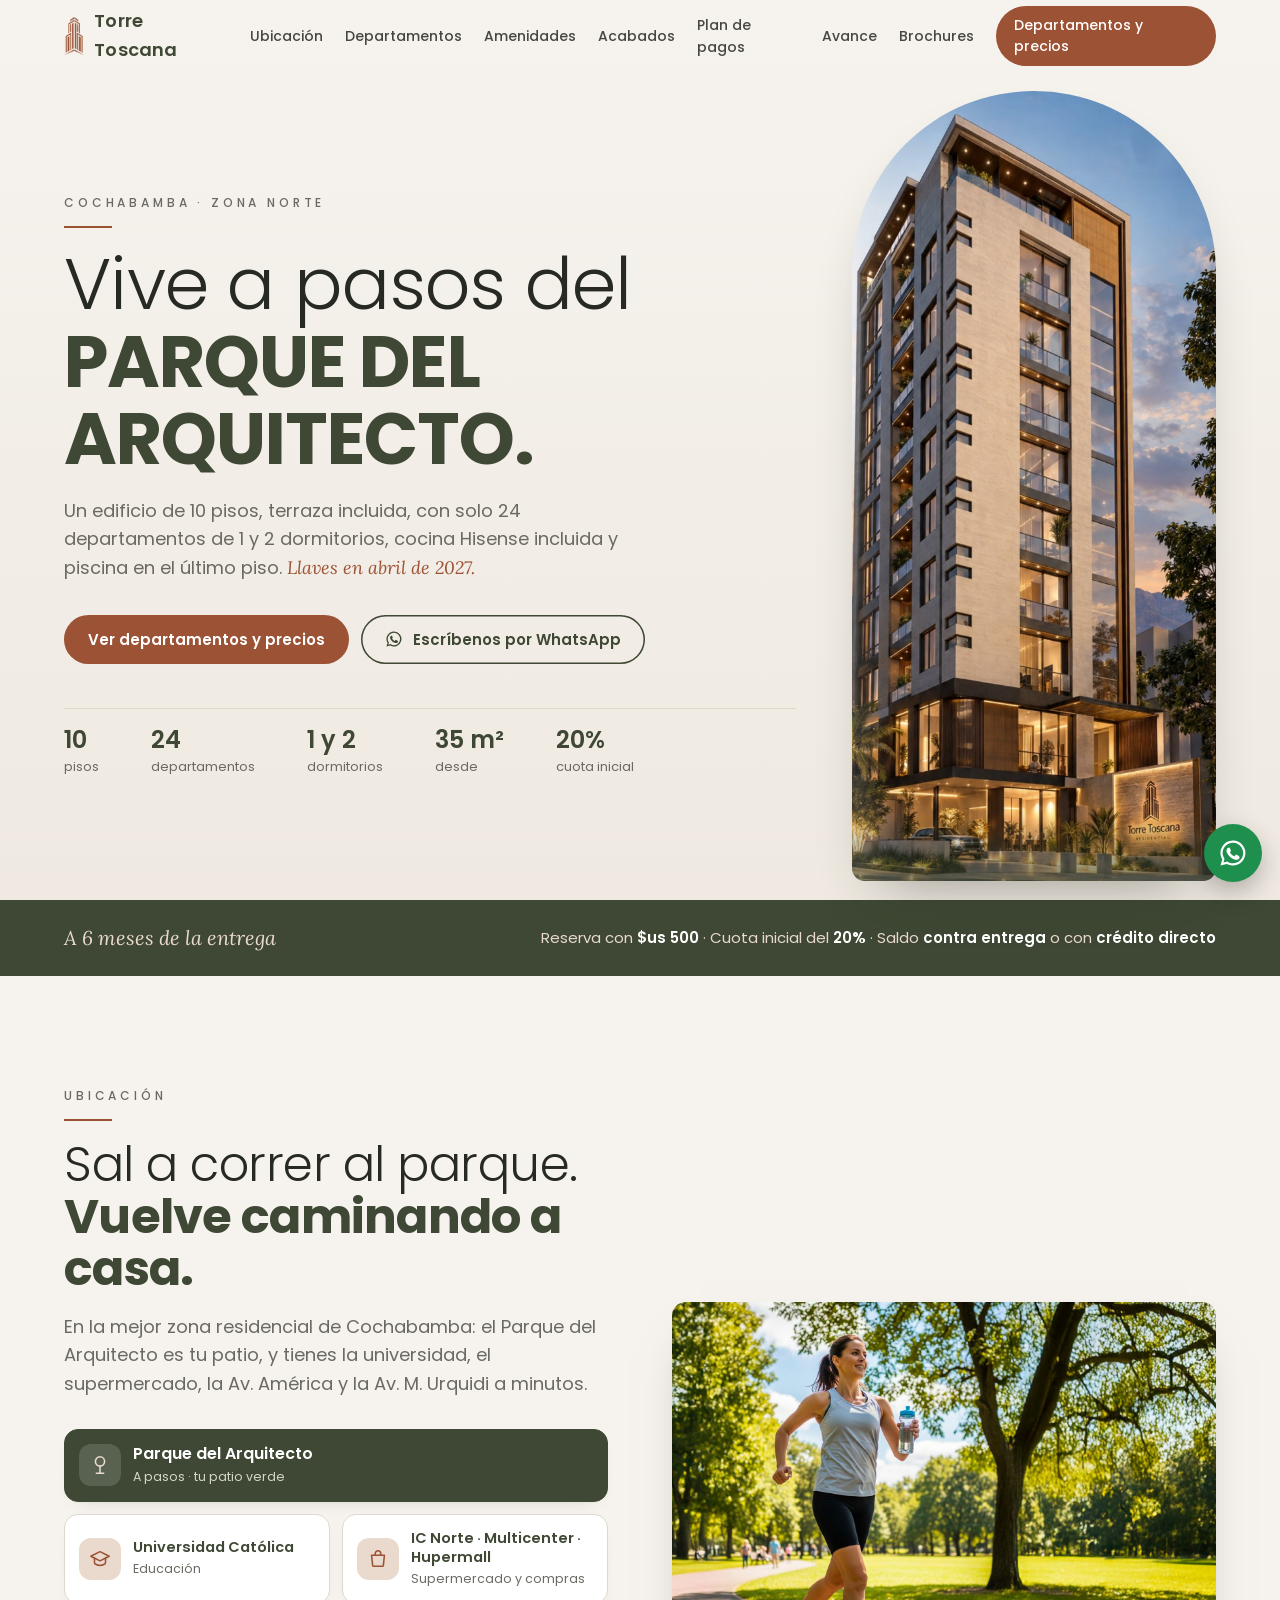
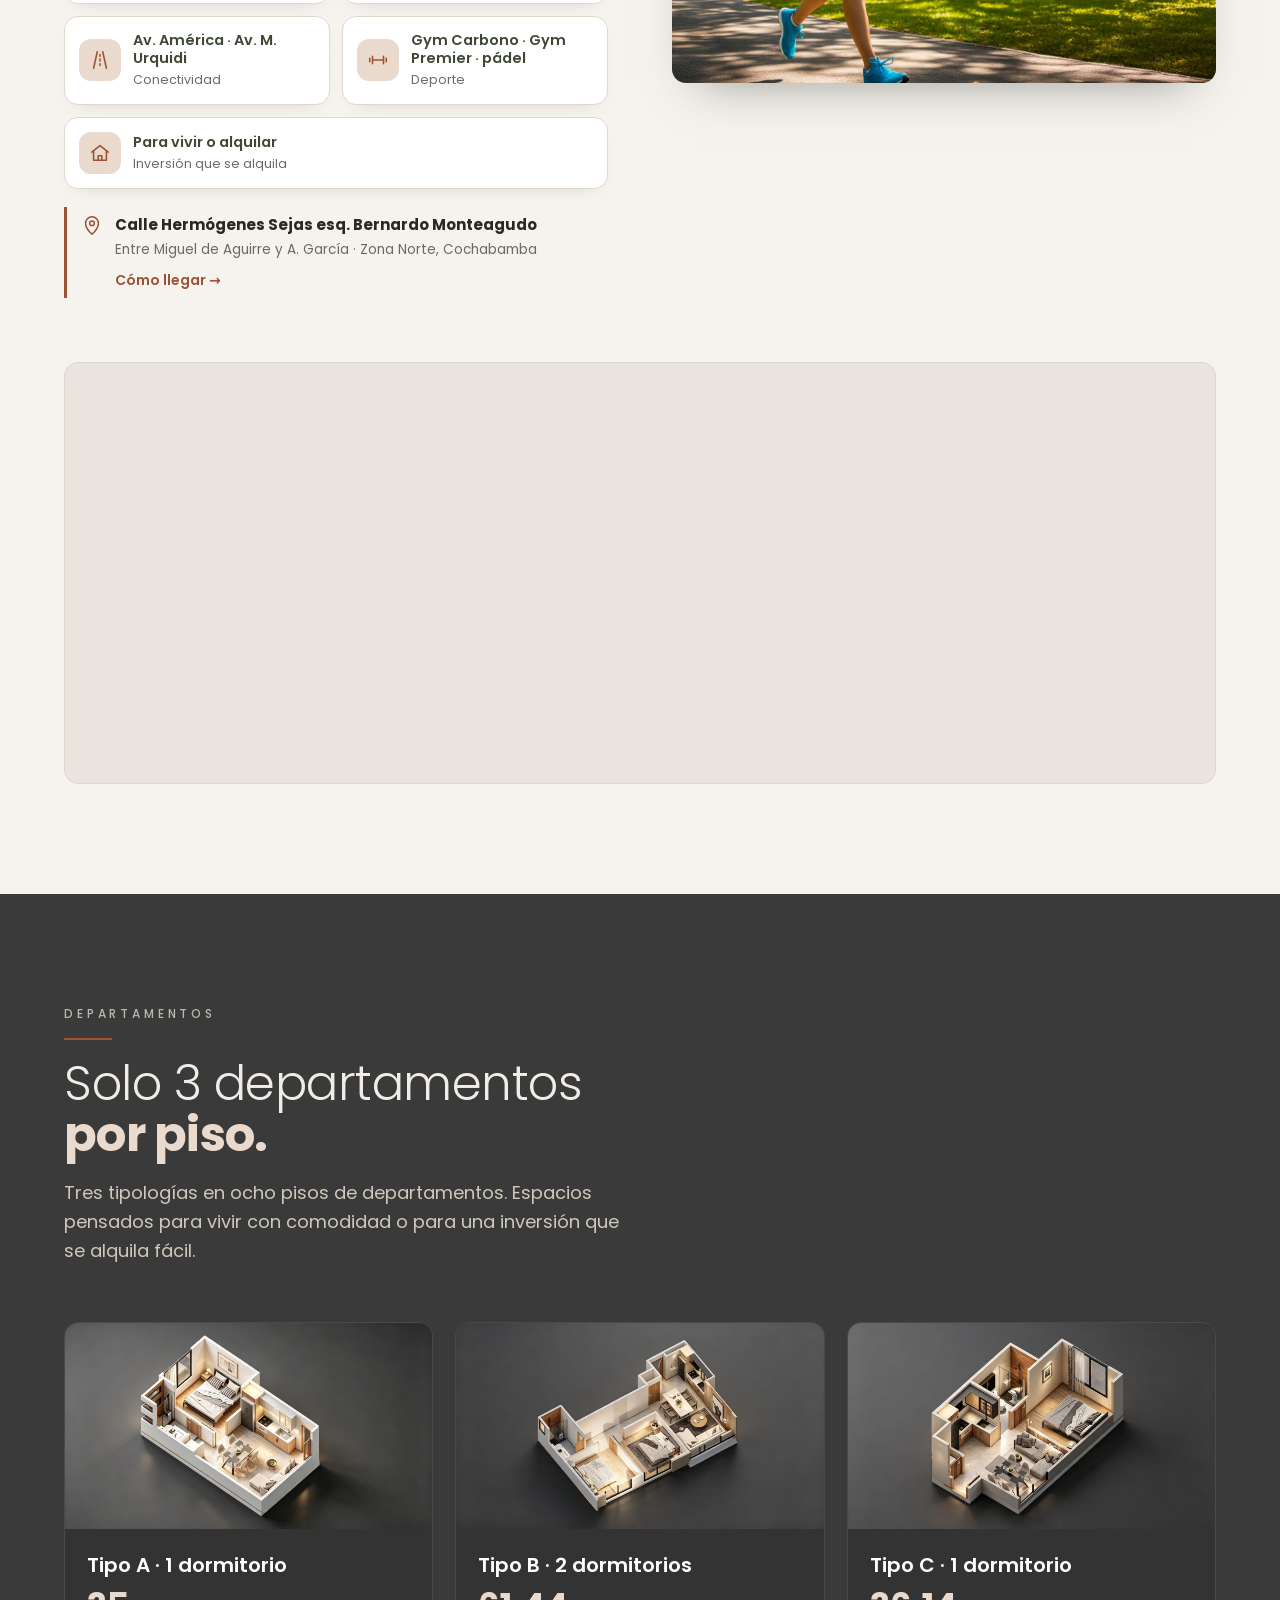
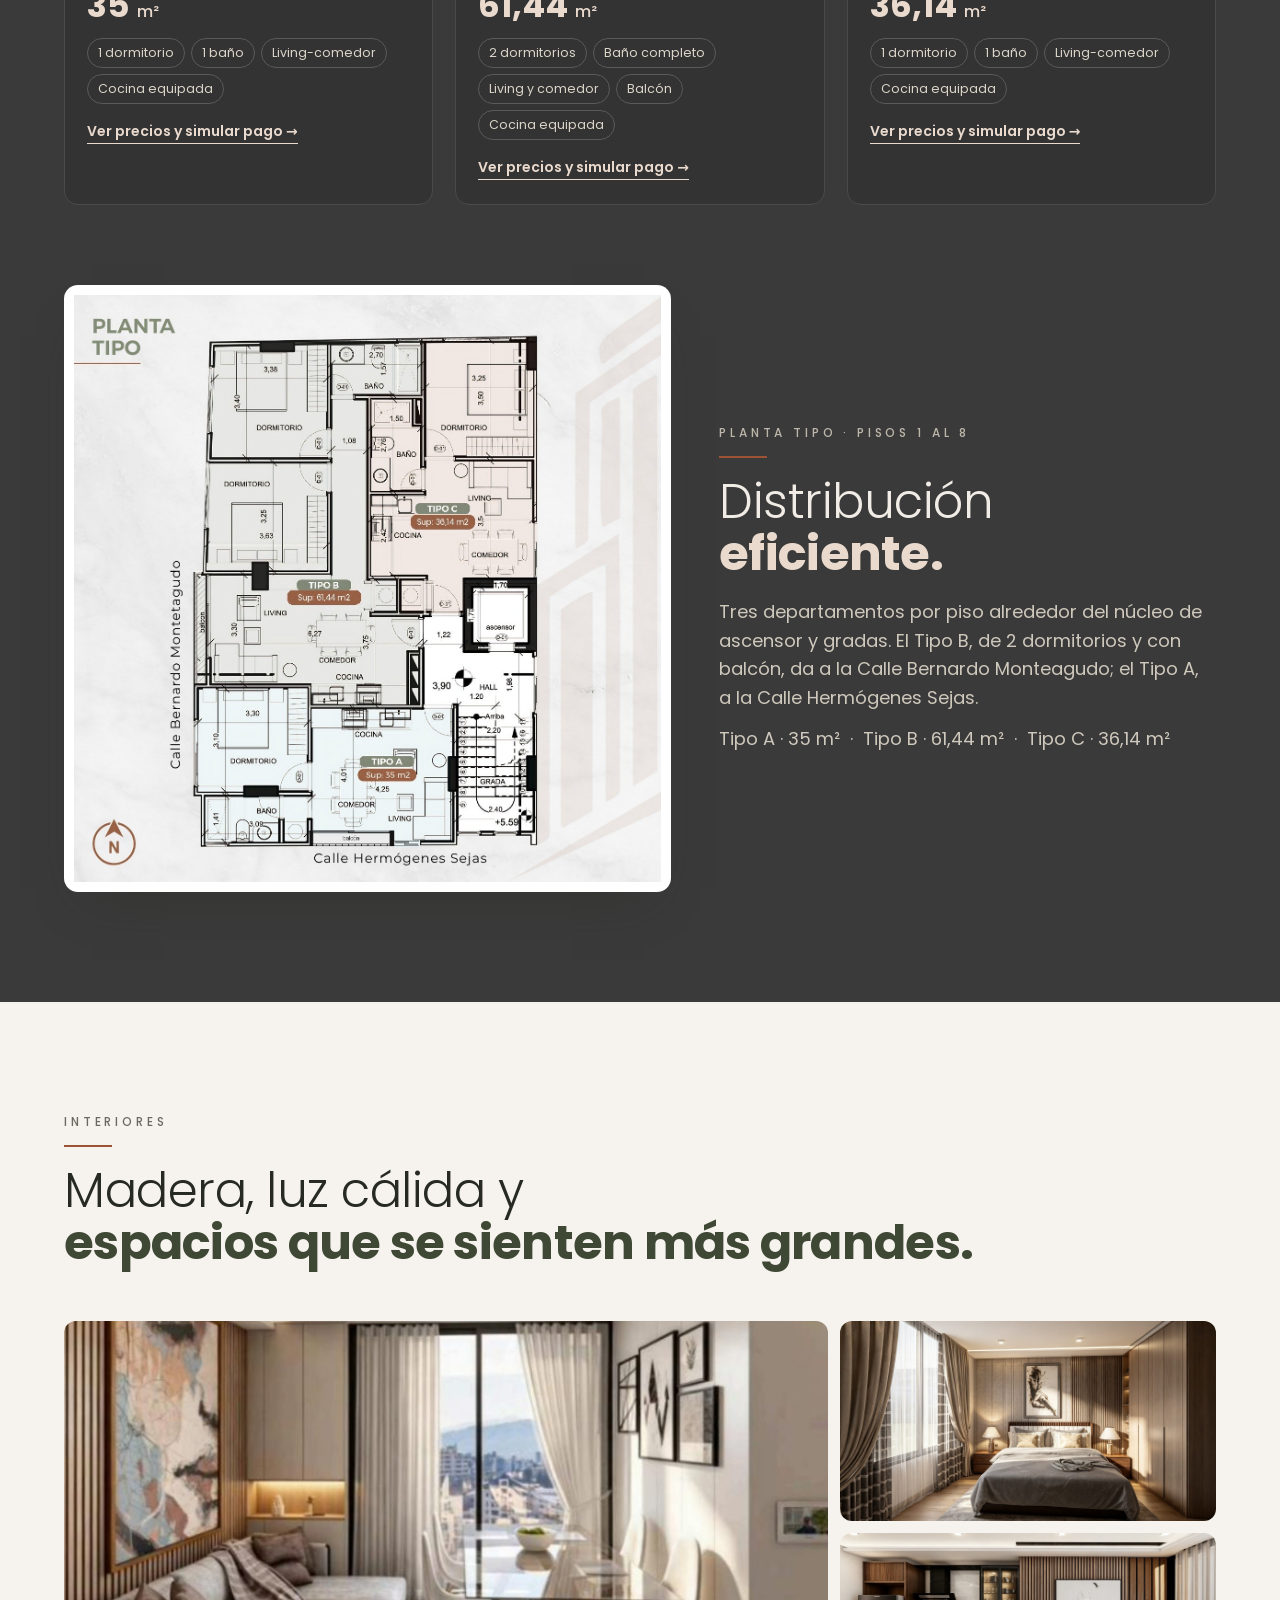
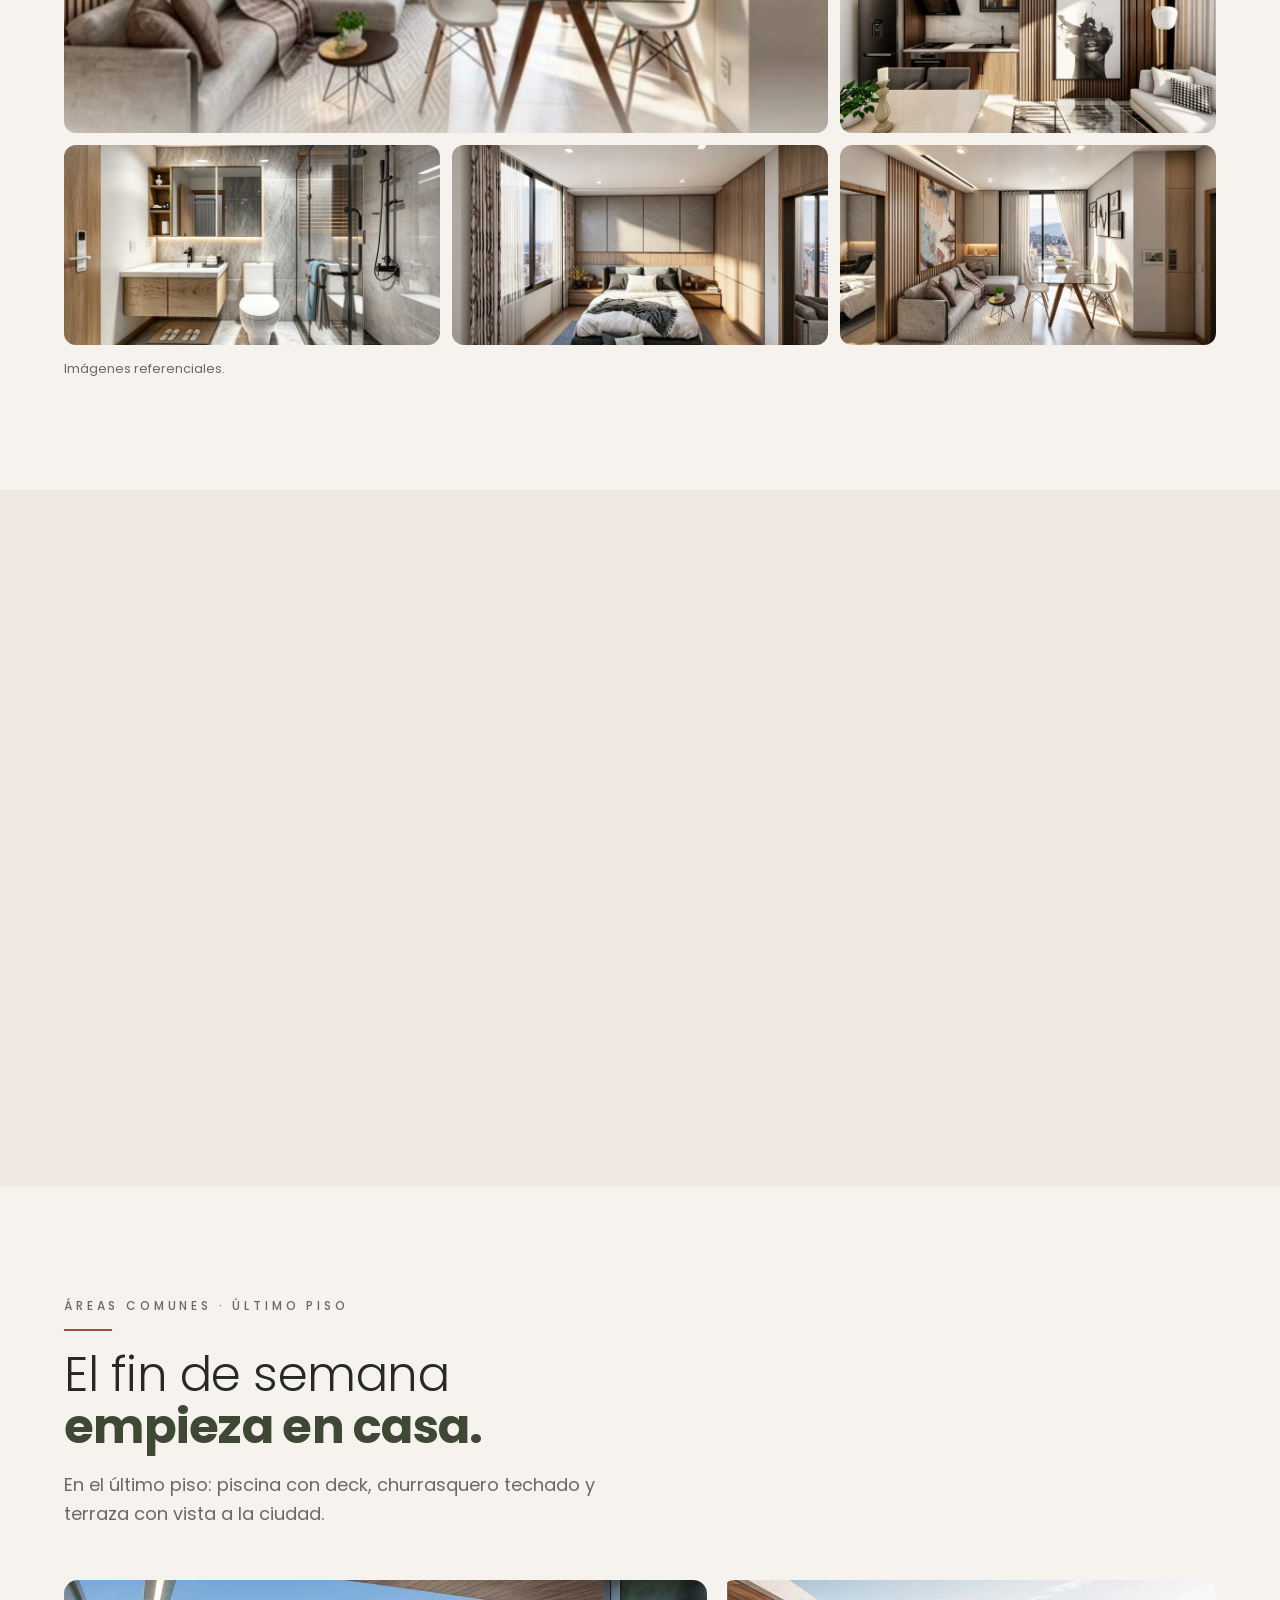
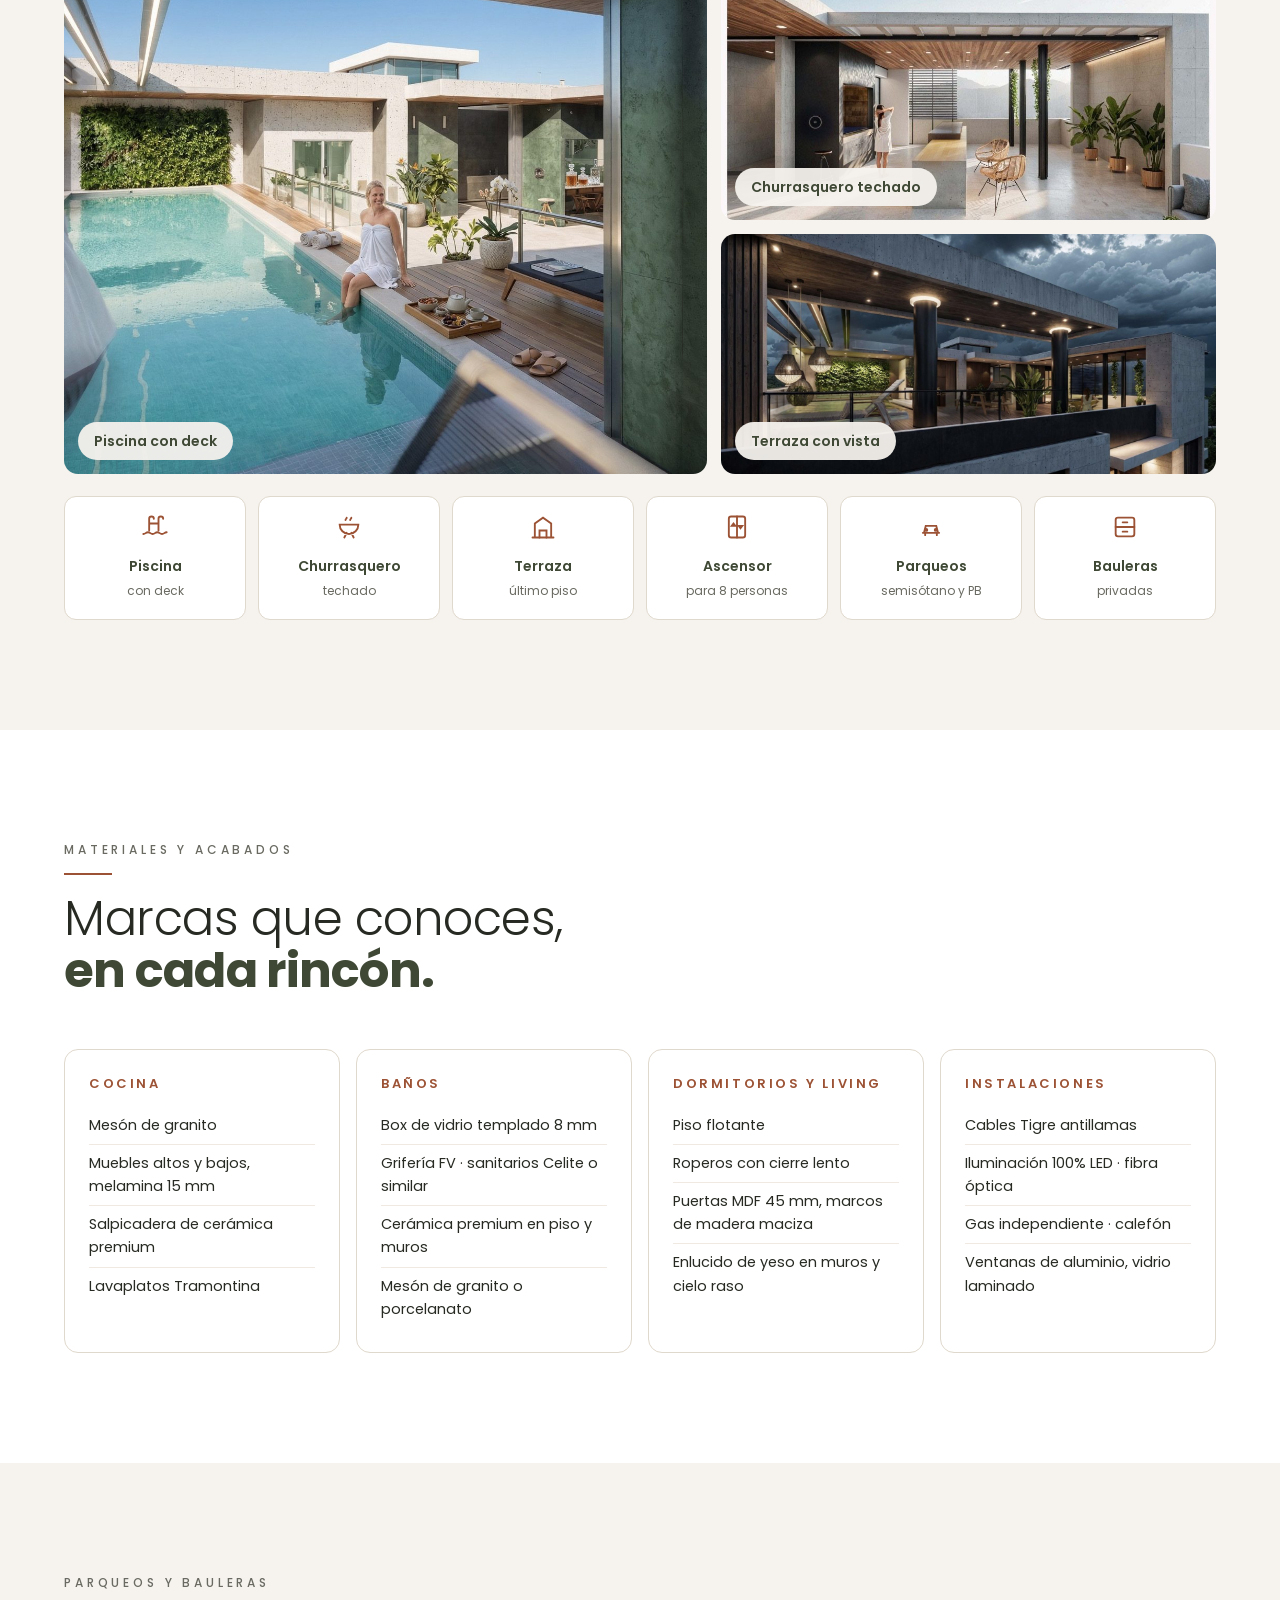
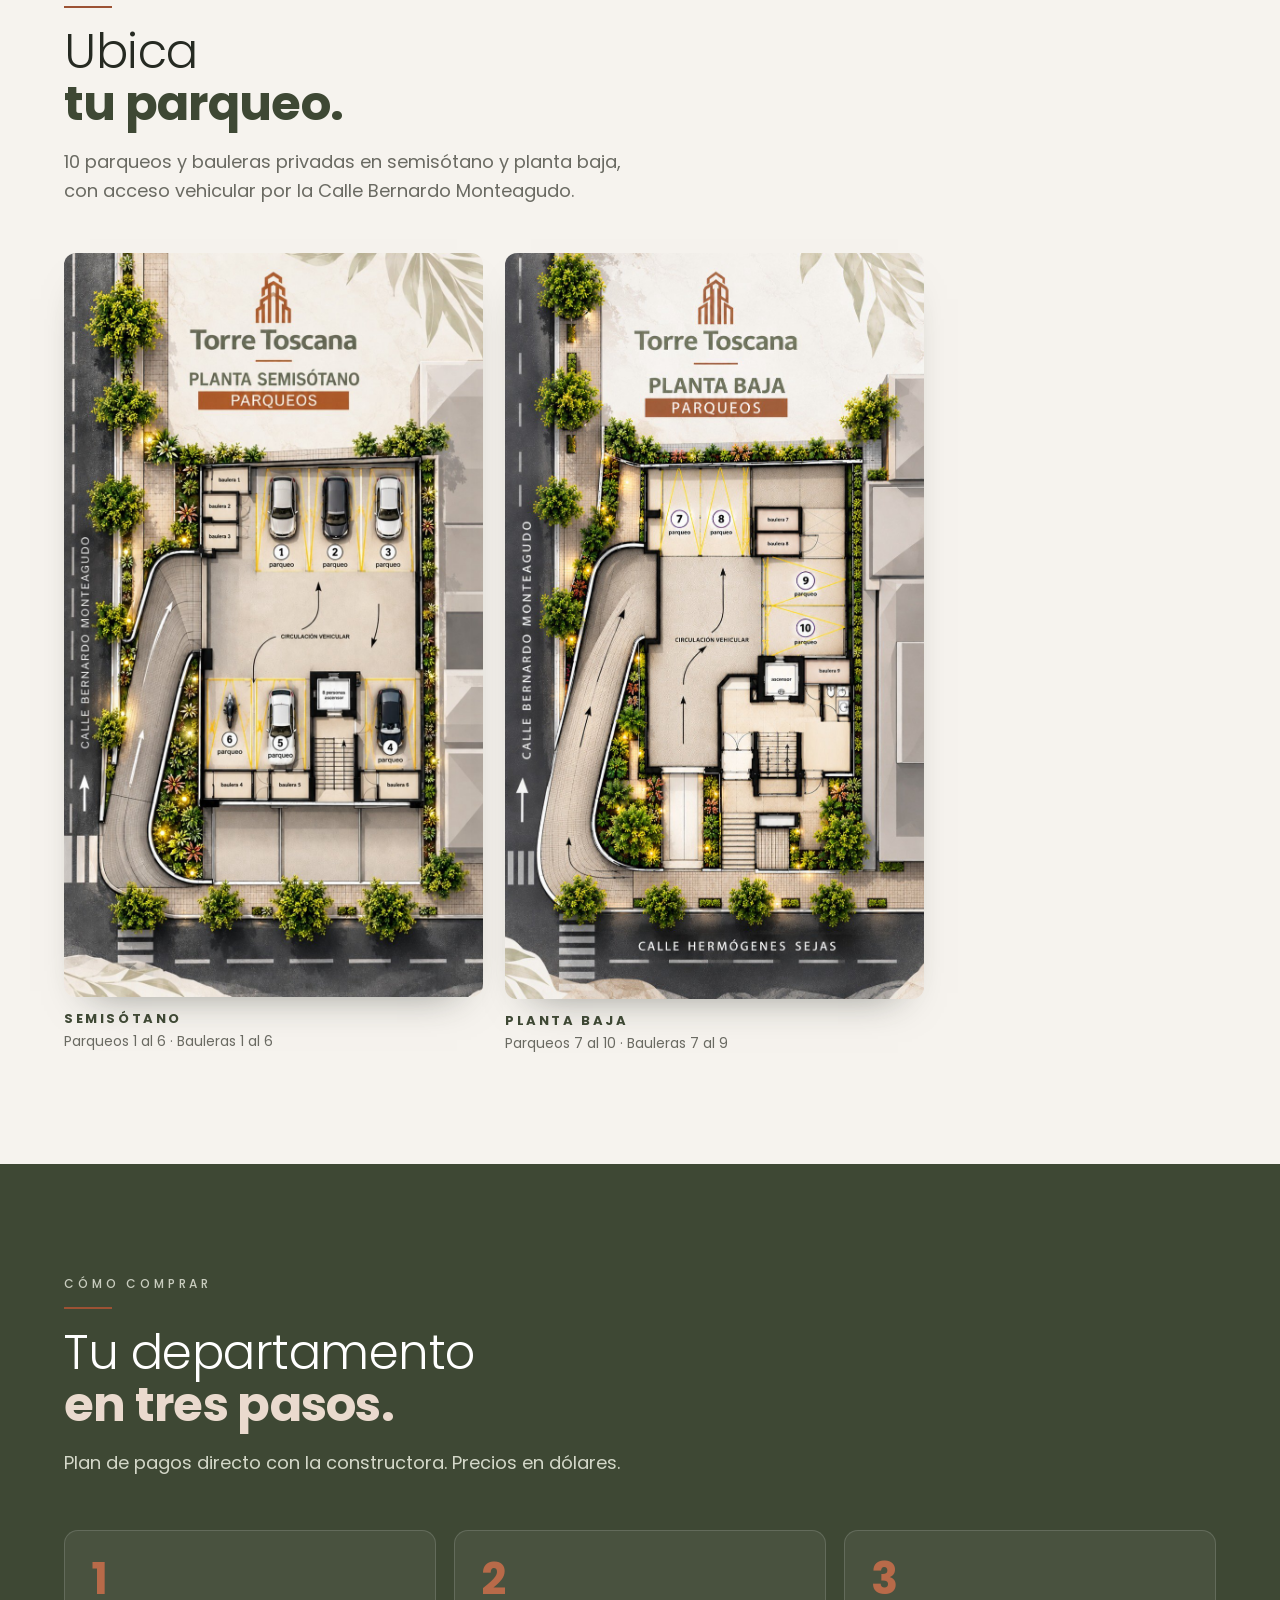
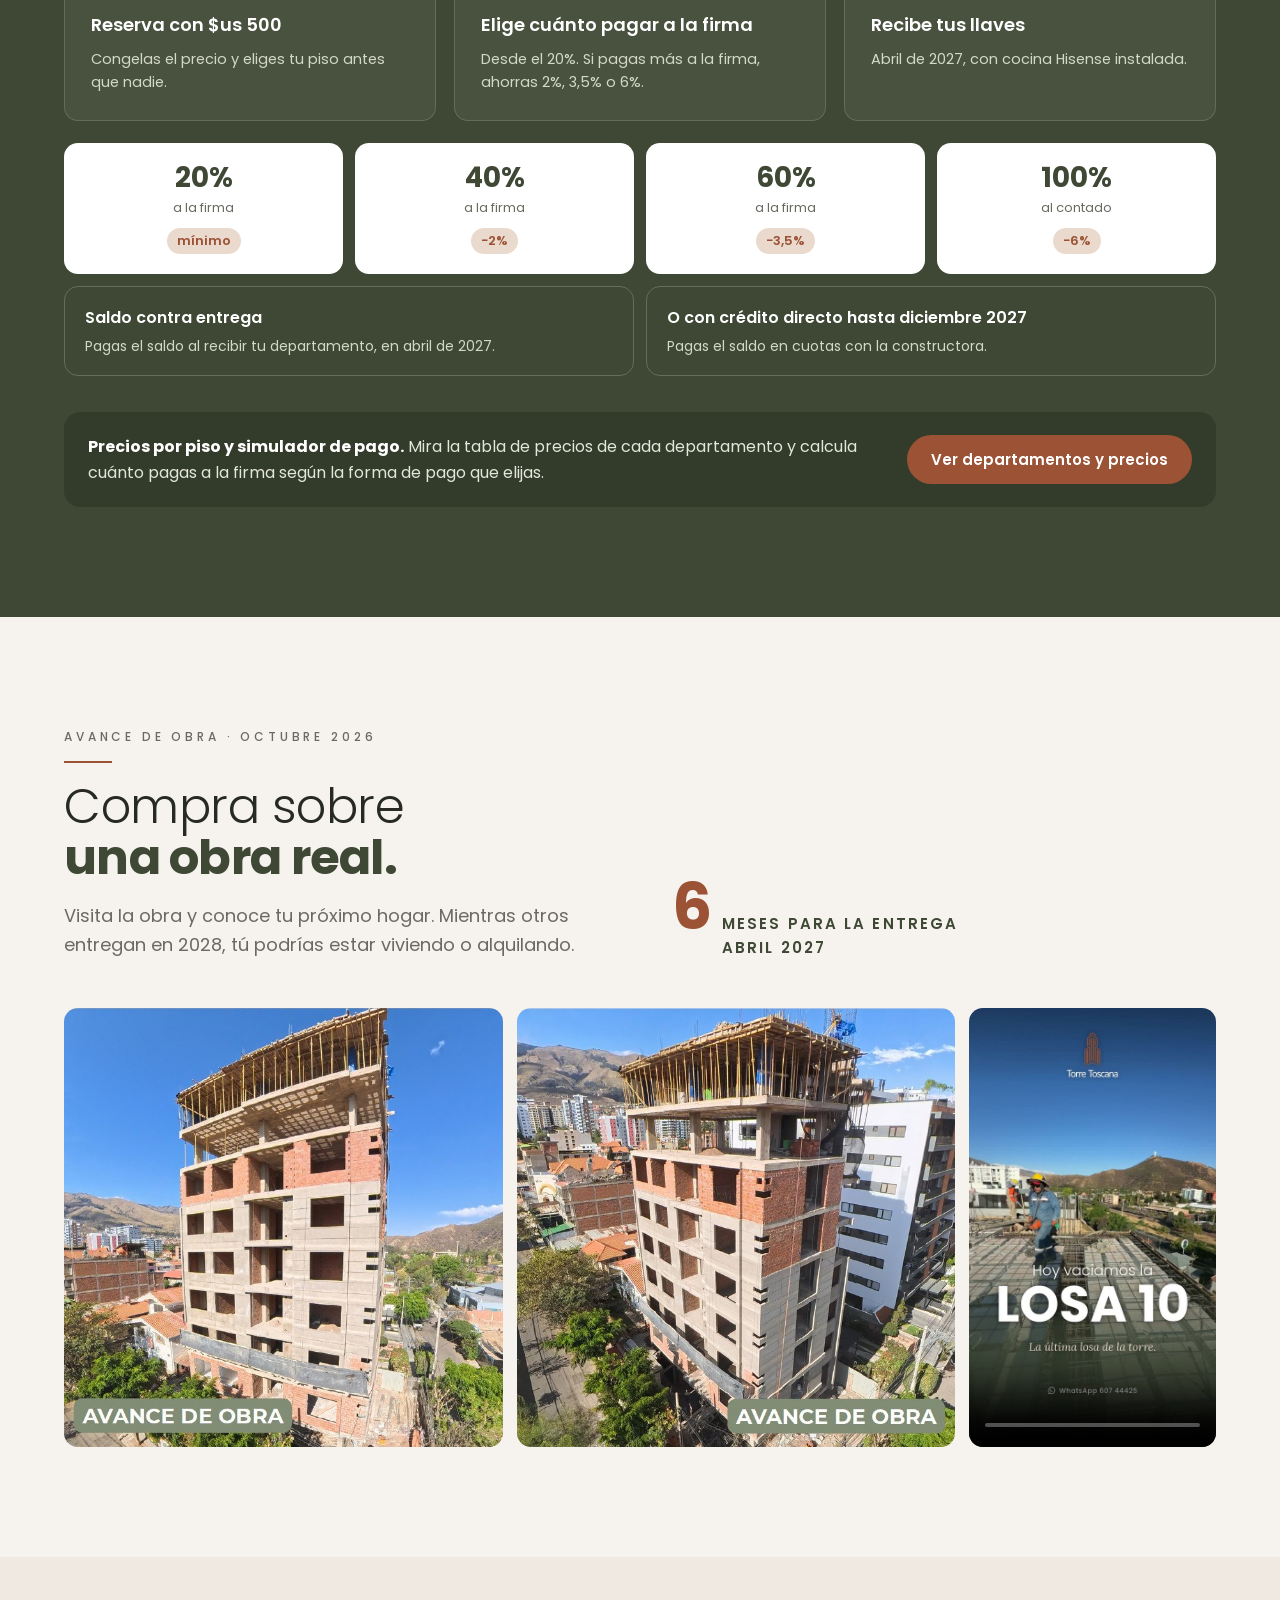
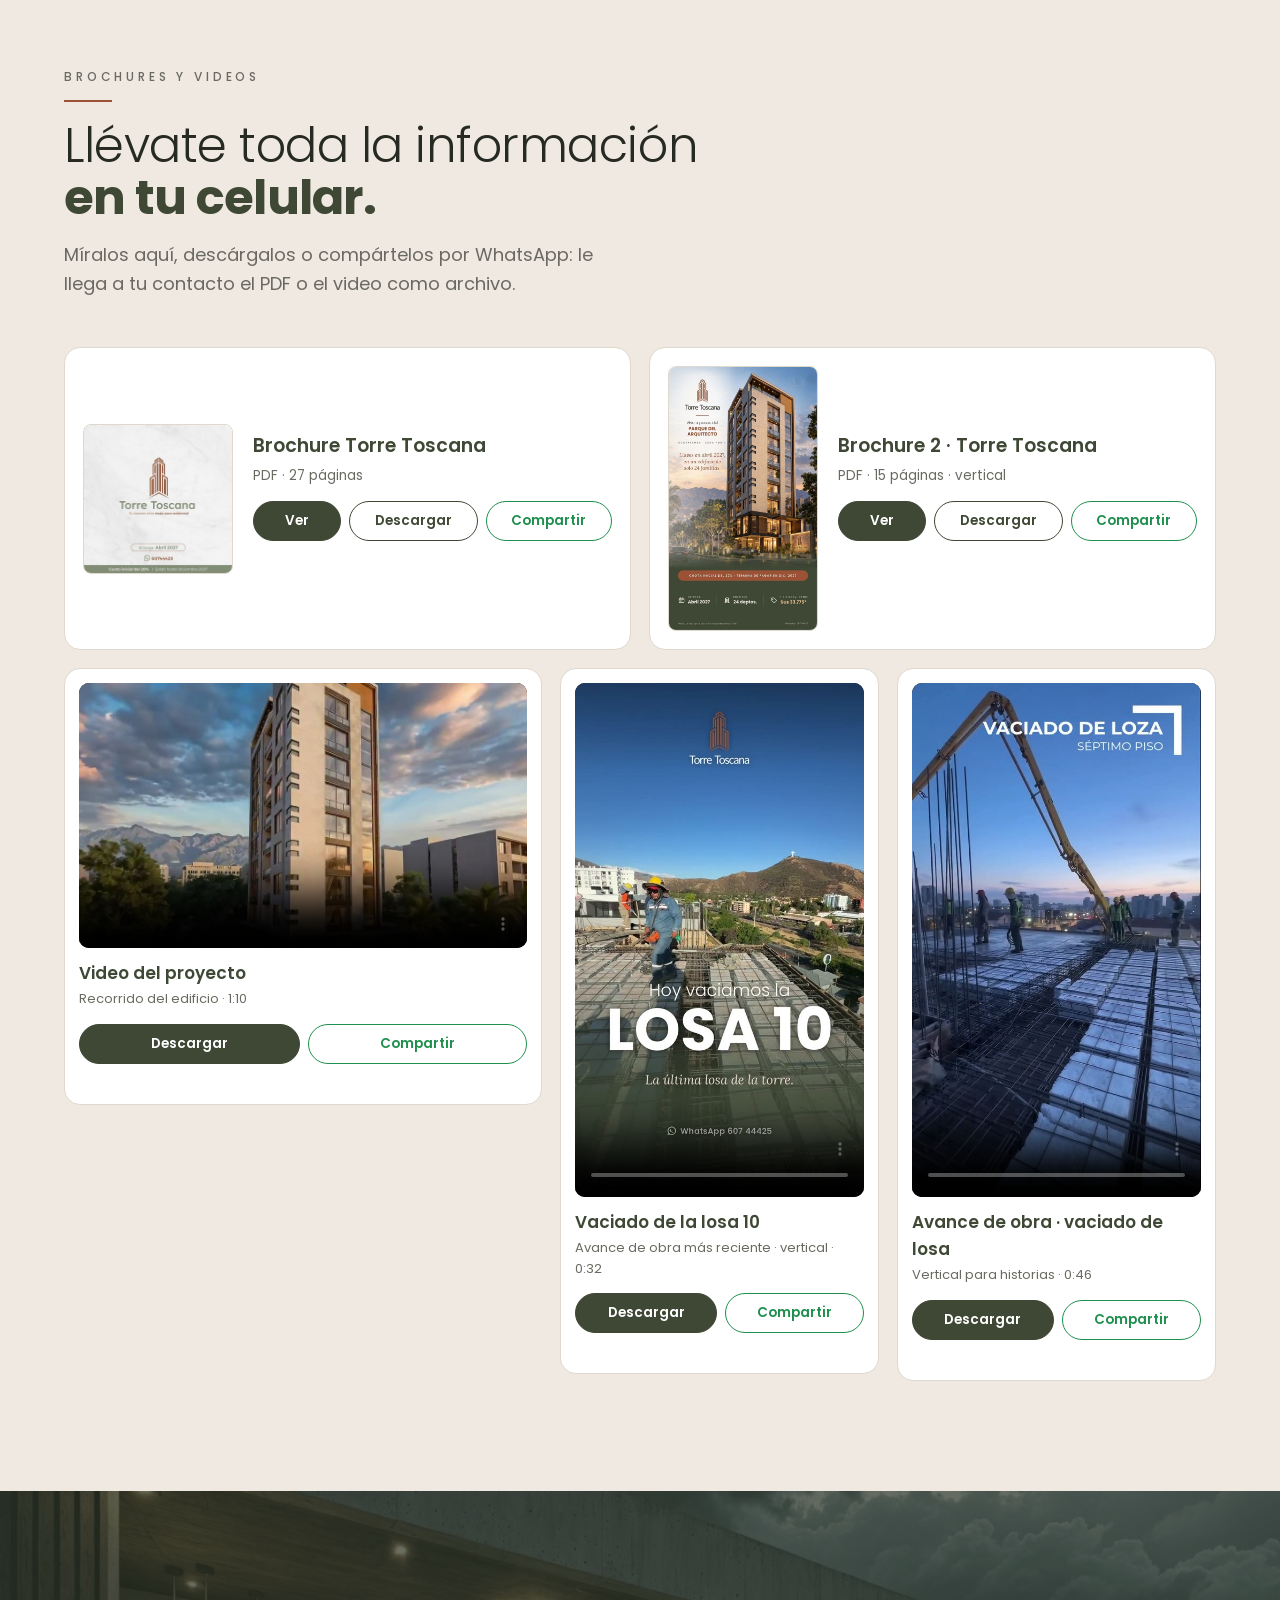
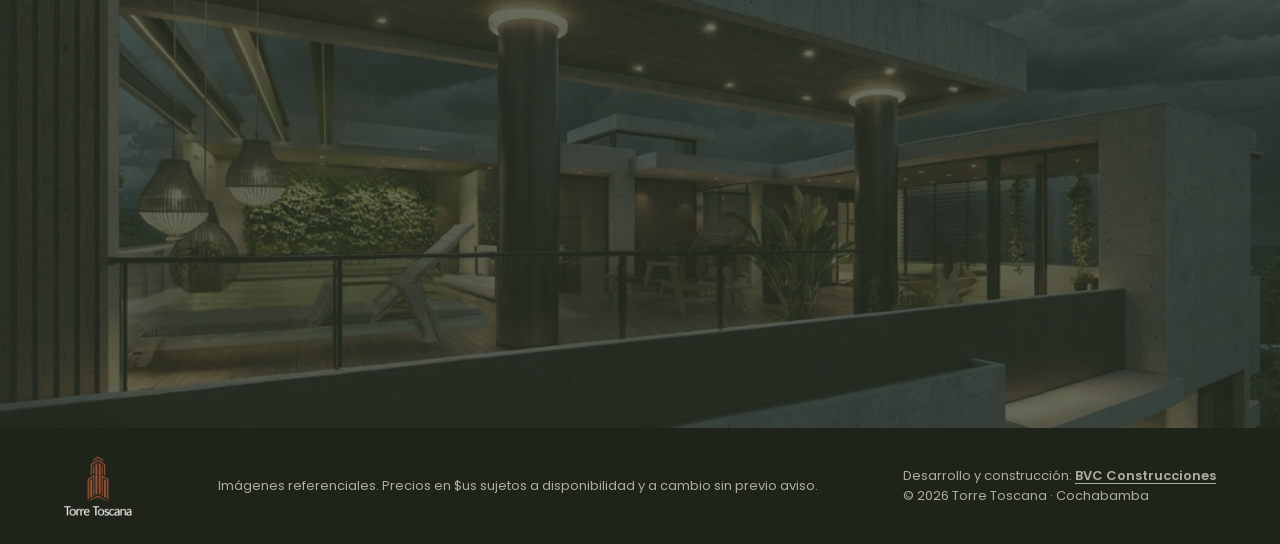
==== commit 1a94d794: "Planta tipo: balcón de 2,40 x 0,35 m en el Tipo A (plano web y brochures 1 y 2) Co-Authored-By: Clau" ====
--- a/index.html
+++ b/index.html
@@ -140,7 +140,7 @@
       </article>
     </div>
     <div class="planta">
-      <div class="foto rev"><img src="img/planta-tipo.jpg" alt="Planta tipo, pisos 1 al 8, con los tipos A, B y C" loading="lazy"></div>
+      <div class="foto rev"><img src="img/planta-tipo.jpg?v=2" alt="Planta tipo, pisos 1 al 8, con los tipos A, B y C" loading="lazy"></div>
       <div class="rev">
         <div class="eyebrow">Planta tipo · Pisos 1 al 8</div>
         <div class="raya"></div>
@@ -310,15 +310,15 @@
     </div>
     <div class="docs">
       <div class="doc rev">
-        <a href="toscana/Torre_Toscana_Brochure.pdf" target="_blank" rel="noopener"><img src="img/portada-brochure-c.jpg" alt="Portada del Brochure Torre Toscana"></a>
+        <a href="toscana/Torre_Toscana_Brochure.pdf?v=2" target="_blank" rel="noopener"><img src="img/portada-brochure-c.jpg" alt="Portada del Brochure Torre Toscana"></a>
         <div><h3>Brochure Torre Toscana</h3><p>PDF · 27 páginas</p>
-          <div class="bts"><a class="p" href="toscana/Torre_Toscana_Brochure.pdf" target="_blank" rel="noopener">Ver</a><a href="toscana/Torre_Toscana_Brochure.pdf" download>Descargar</a><button class="w" data-f="b1">Compartir</button></div>
+          <div class="bts"><a class="p" href="toscana/Torre_Toscana_Brochure.pdf?v=2" target="_blank" rel="noopener">Ver</a><a href="toscana/Torre_Toscana_Brochure.pdf?v=2" download>Descargar</a><button class="w" data-f="b1">Compartir</button></div>
           <div class="estado" id="e_b1"></div></div>
       </div>
       <div class="doc rev">
-        <a href="toscana/Torre_Toscana_Brochure_2.pdf" target="_blank" rel="noopener"><img src="img/portada-brochure-2c.jpg" alt="Portada del Brochure 2 Torre Toscana"></a>
+        <a href="toscana/Torre_Toscana_Brochure_2.pdf?v=2" target="_blank" rel="noopener"><img src="img/portada-brochure-2c.jpg" alt="Portada del Brochure 2 Torre Toscana"></a>
         <div><h3>Brochure 2 · Torre Toscana</h3><p>PDF · 15 páginas · vertical</p>
-          <div class="bts"><a class="p" href="toscana/Torre_Toscana_Brochure_2.pdf" target="_blank" rel="noopener">Ver</a><a href="toscana/Torre_Toscana_Brochure_2.pdf" download>Descargar</a><button class="w" data-f="b2">Compartir</button></div>
+          <div class="bts"><a class="p" href="toscana/Torre_Toscana_Brochure_2.pdf?v=2" target="_blank" rel="noopener">Ver</a><a href="toscana/Torre_Toscana_Brochure_2.pdf?v=2" download>Descargar</a><button class="w" data-f="b2">Compartir</button></div>
           <div class="estado" id="e_b2"></div></div>
       </div>
     </div>
@@ -418,7 +418,7 @@
     if (cache[k]) return cache[k];
     const it = ITEMS[k];
     cache[k] = (async () => {
-      const r = await fetch('toscana/' + it.f);
+      const r = await fetch('toscana/' + it.f, {cache: 'no-cache'});
       if (!r.ok) throw new Error('No se encontró el archivo');
       const total = +r.headers.get('content-length') || 0;
       let blob;
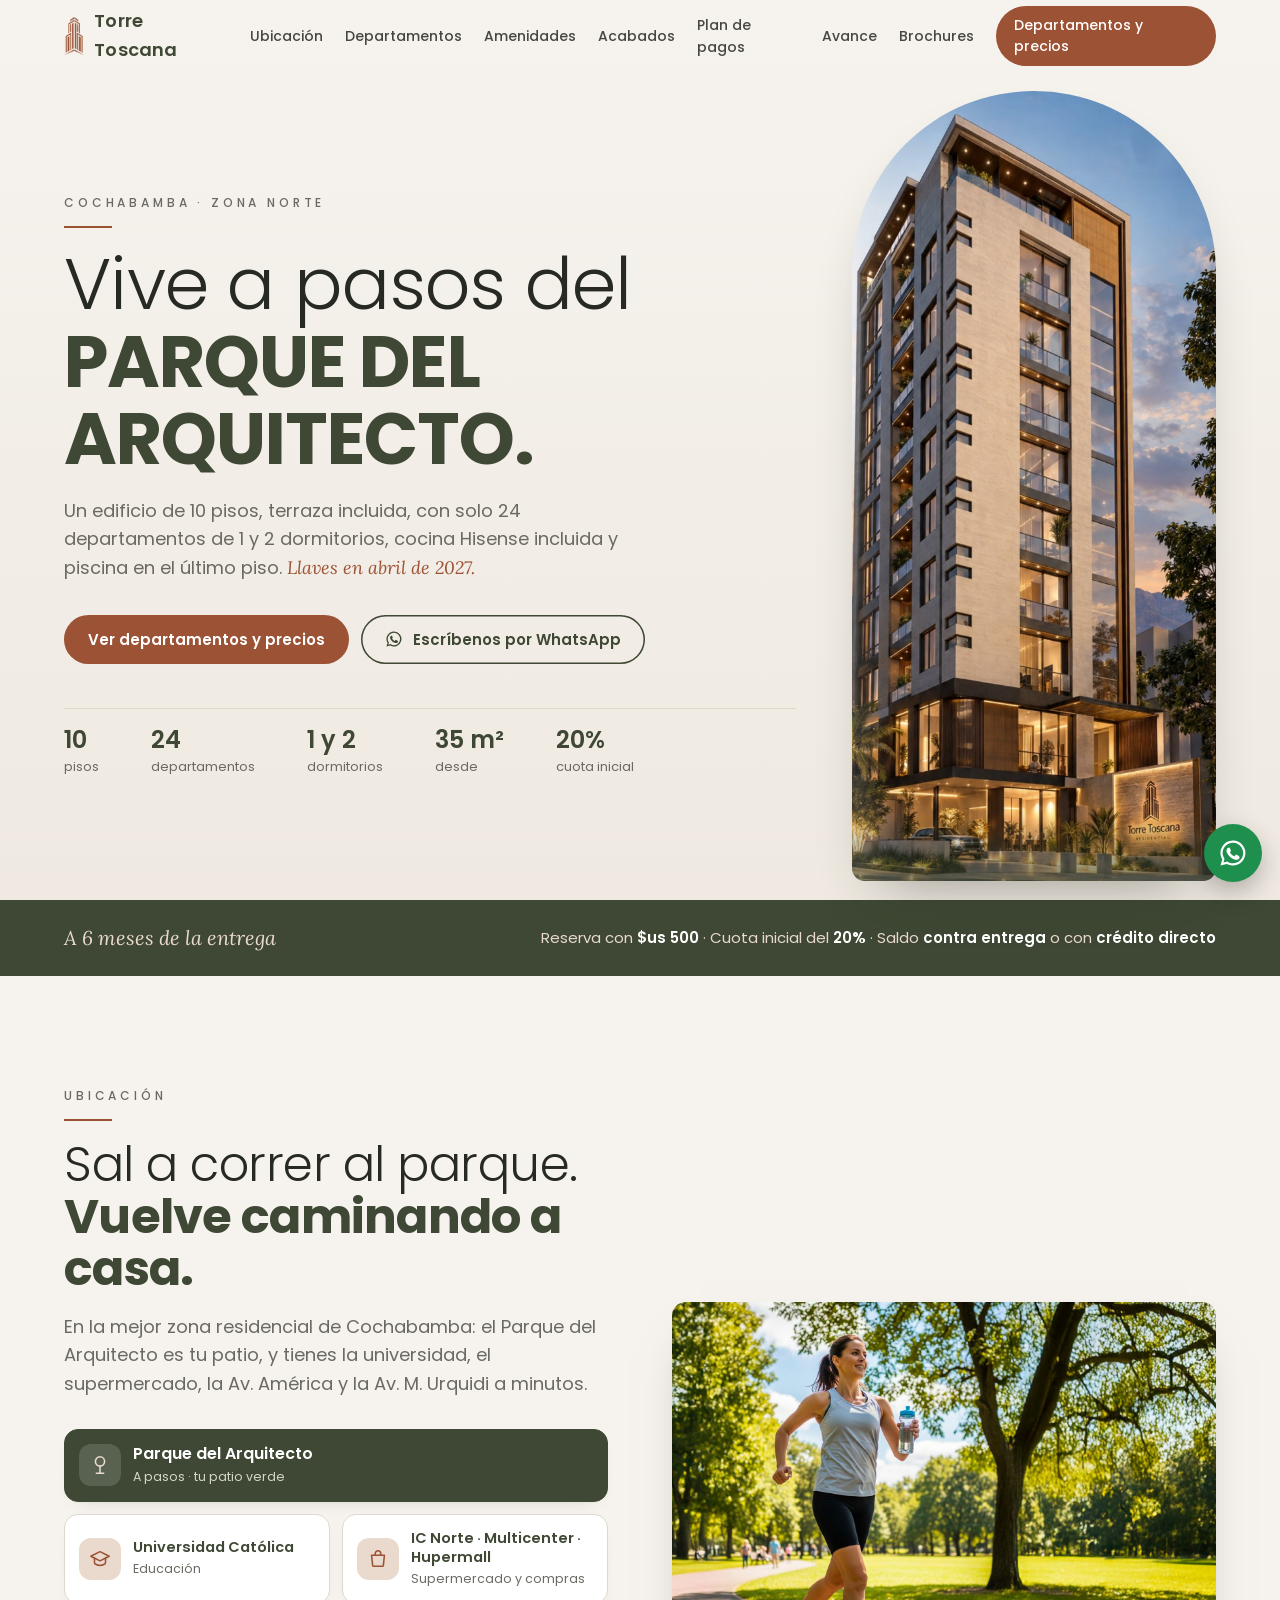
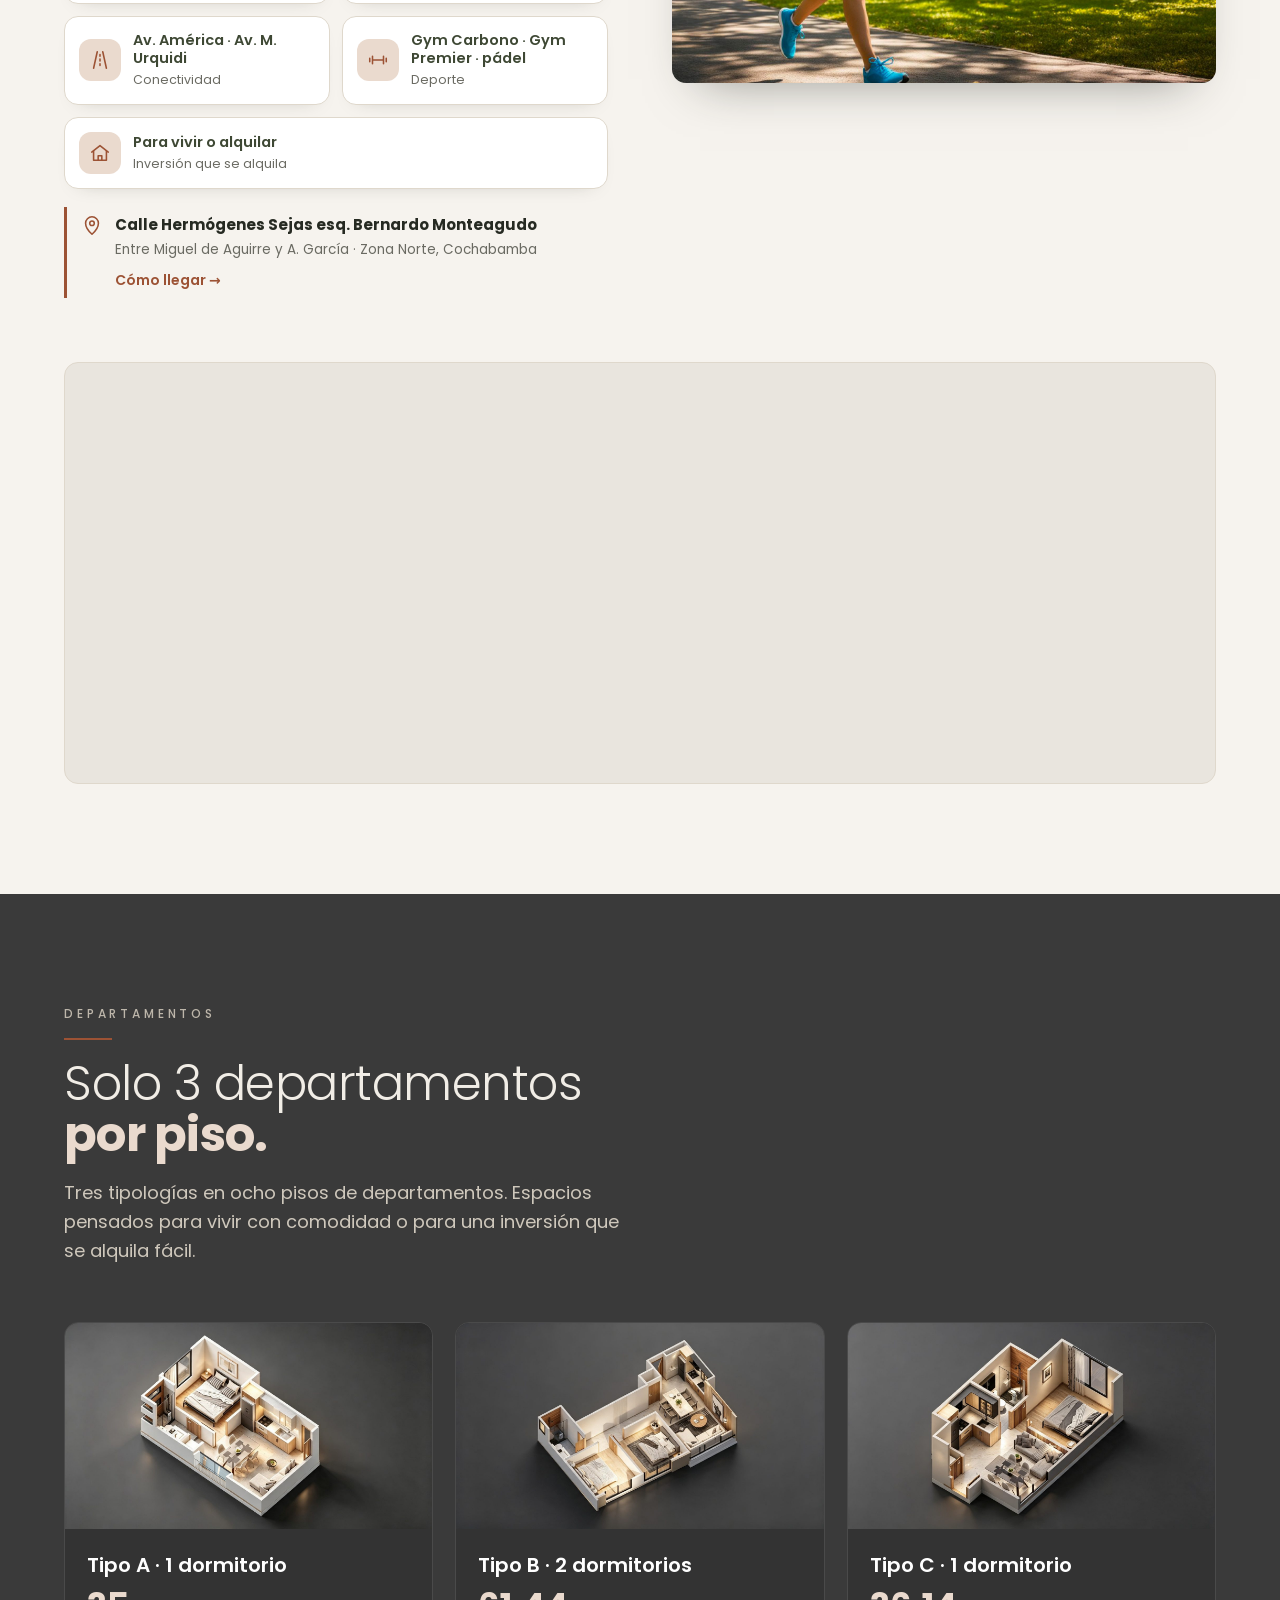
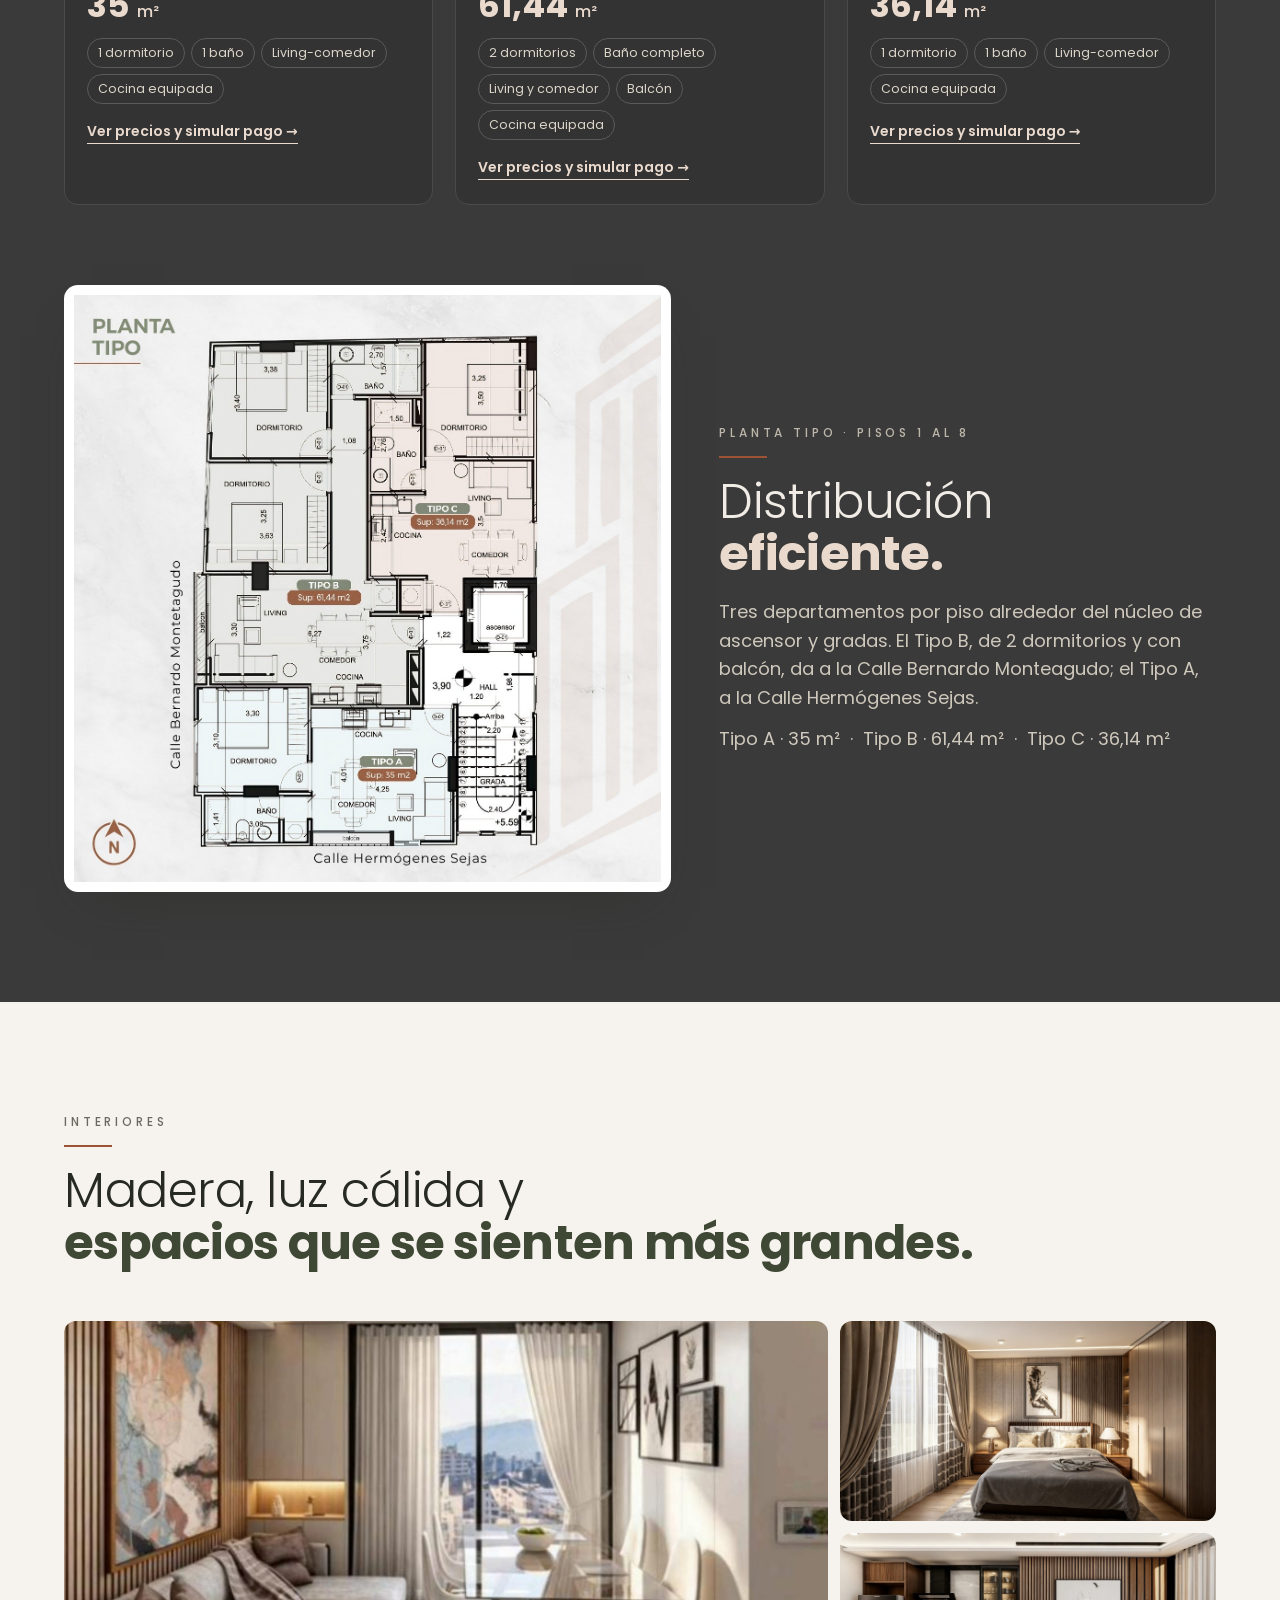
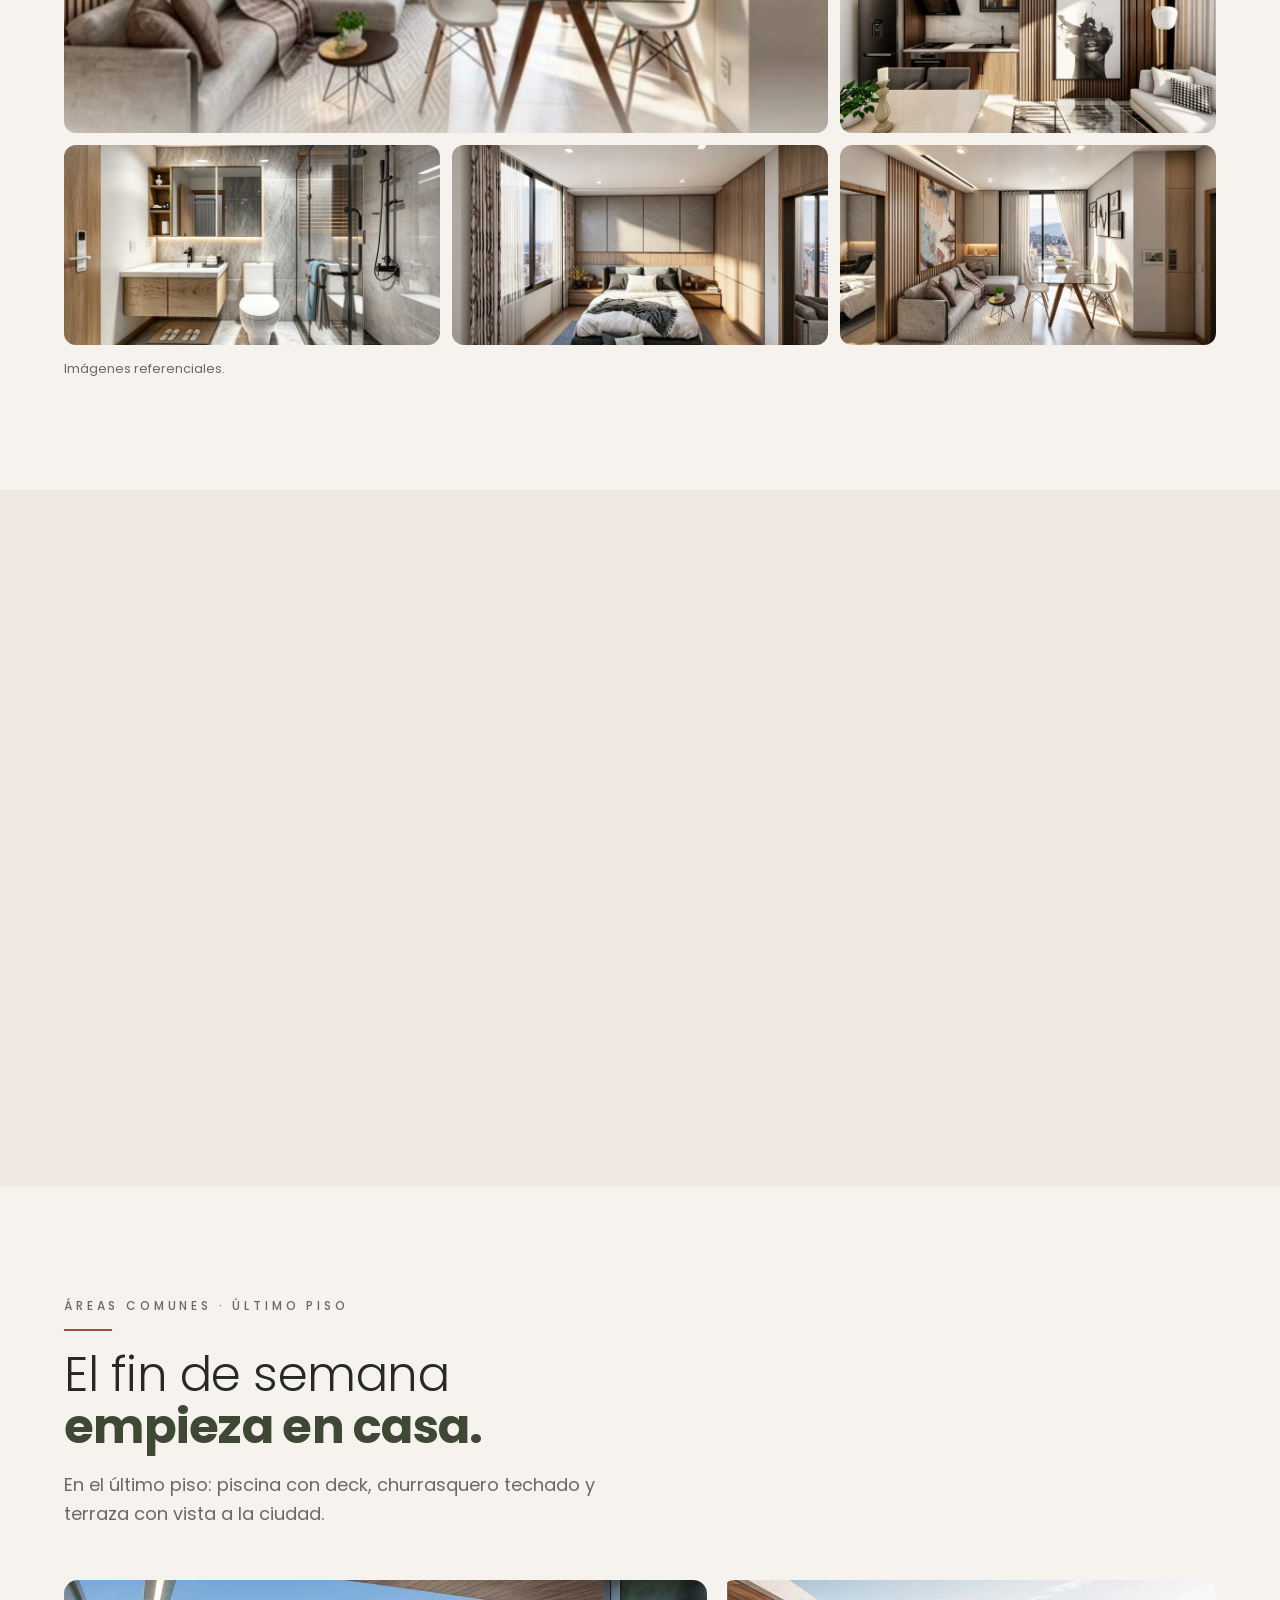
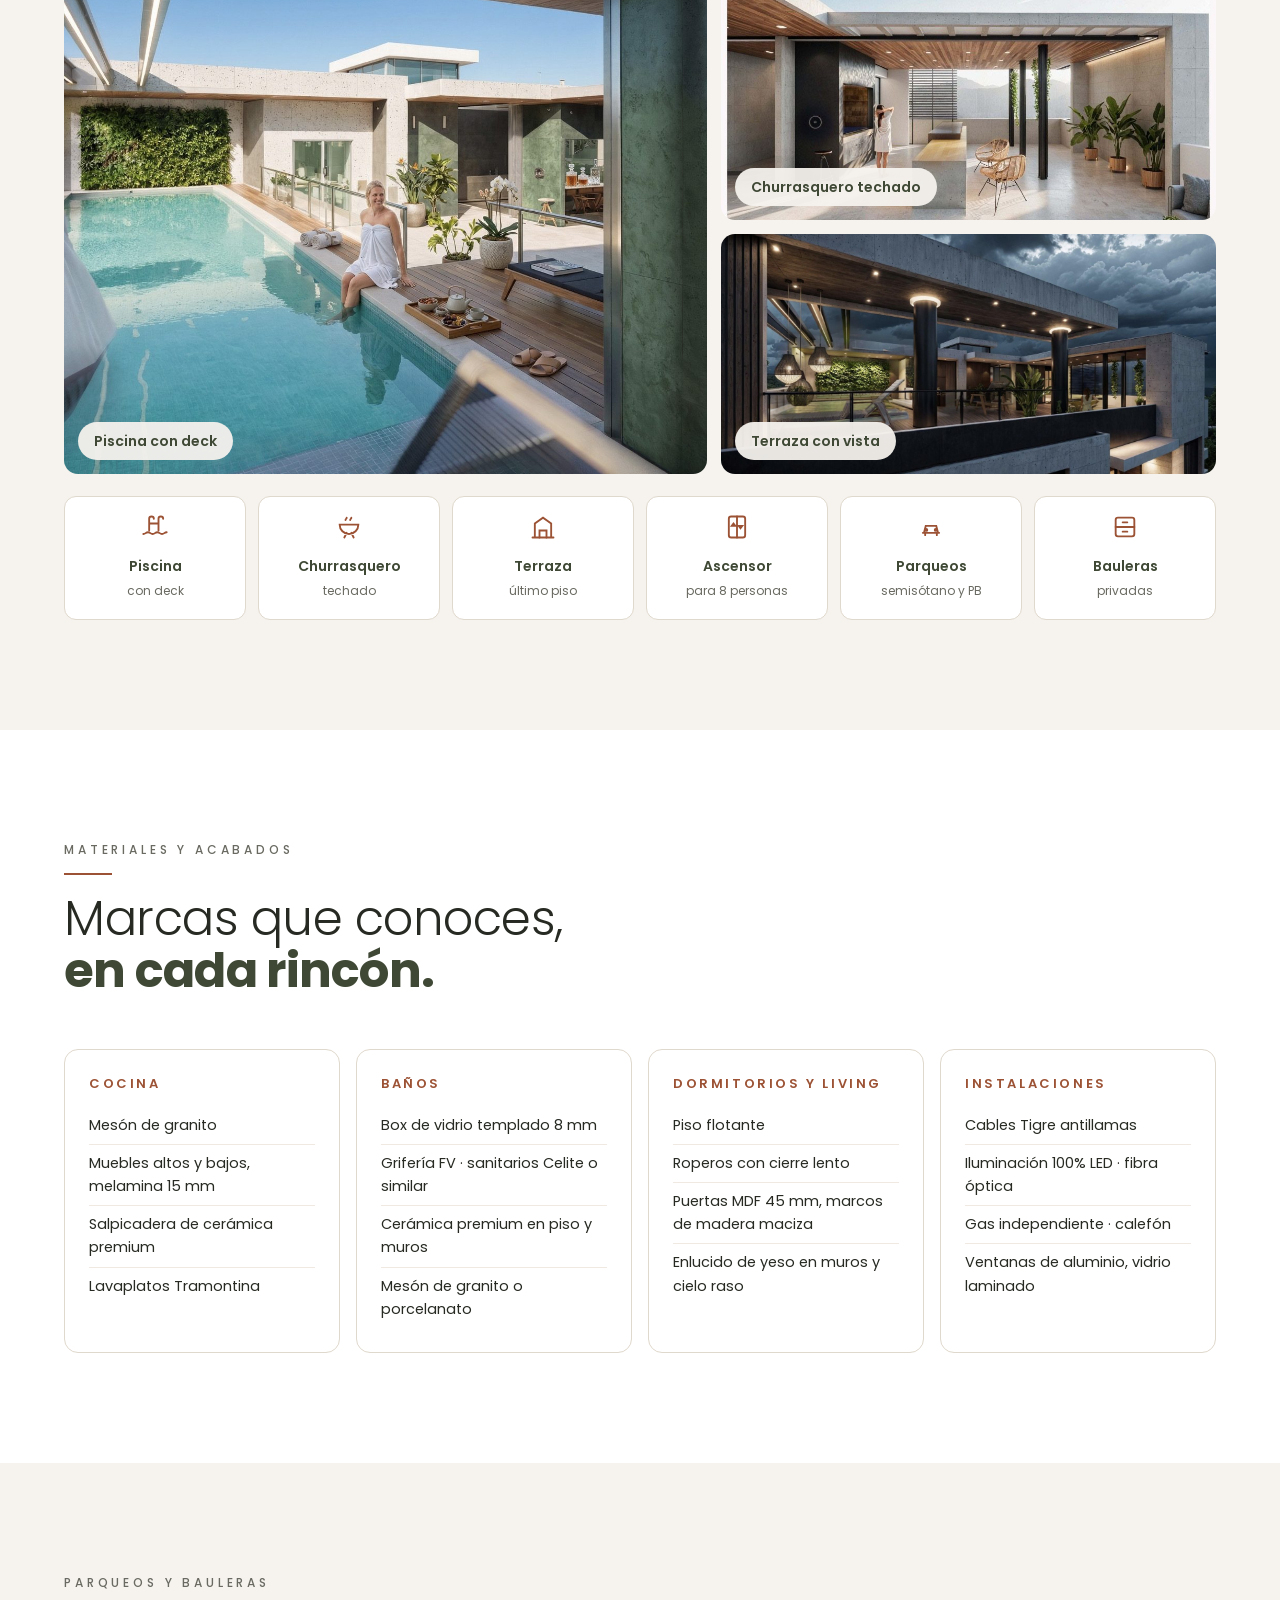
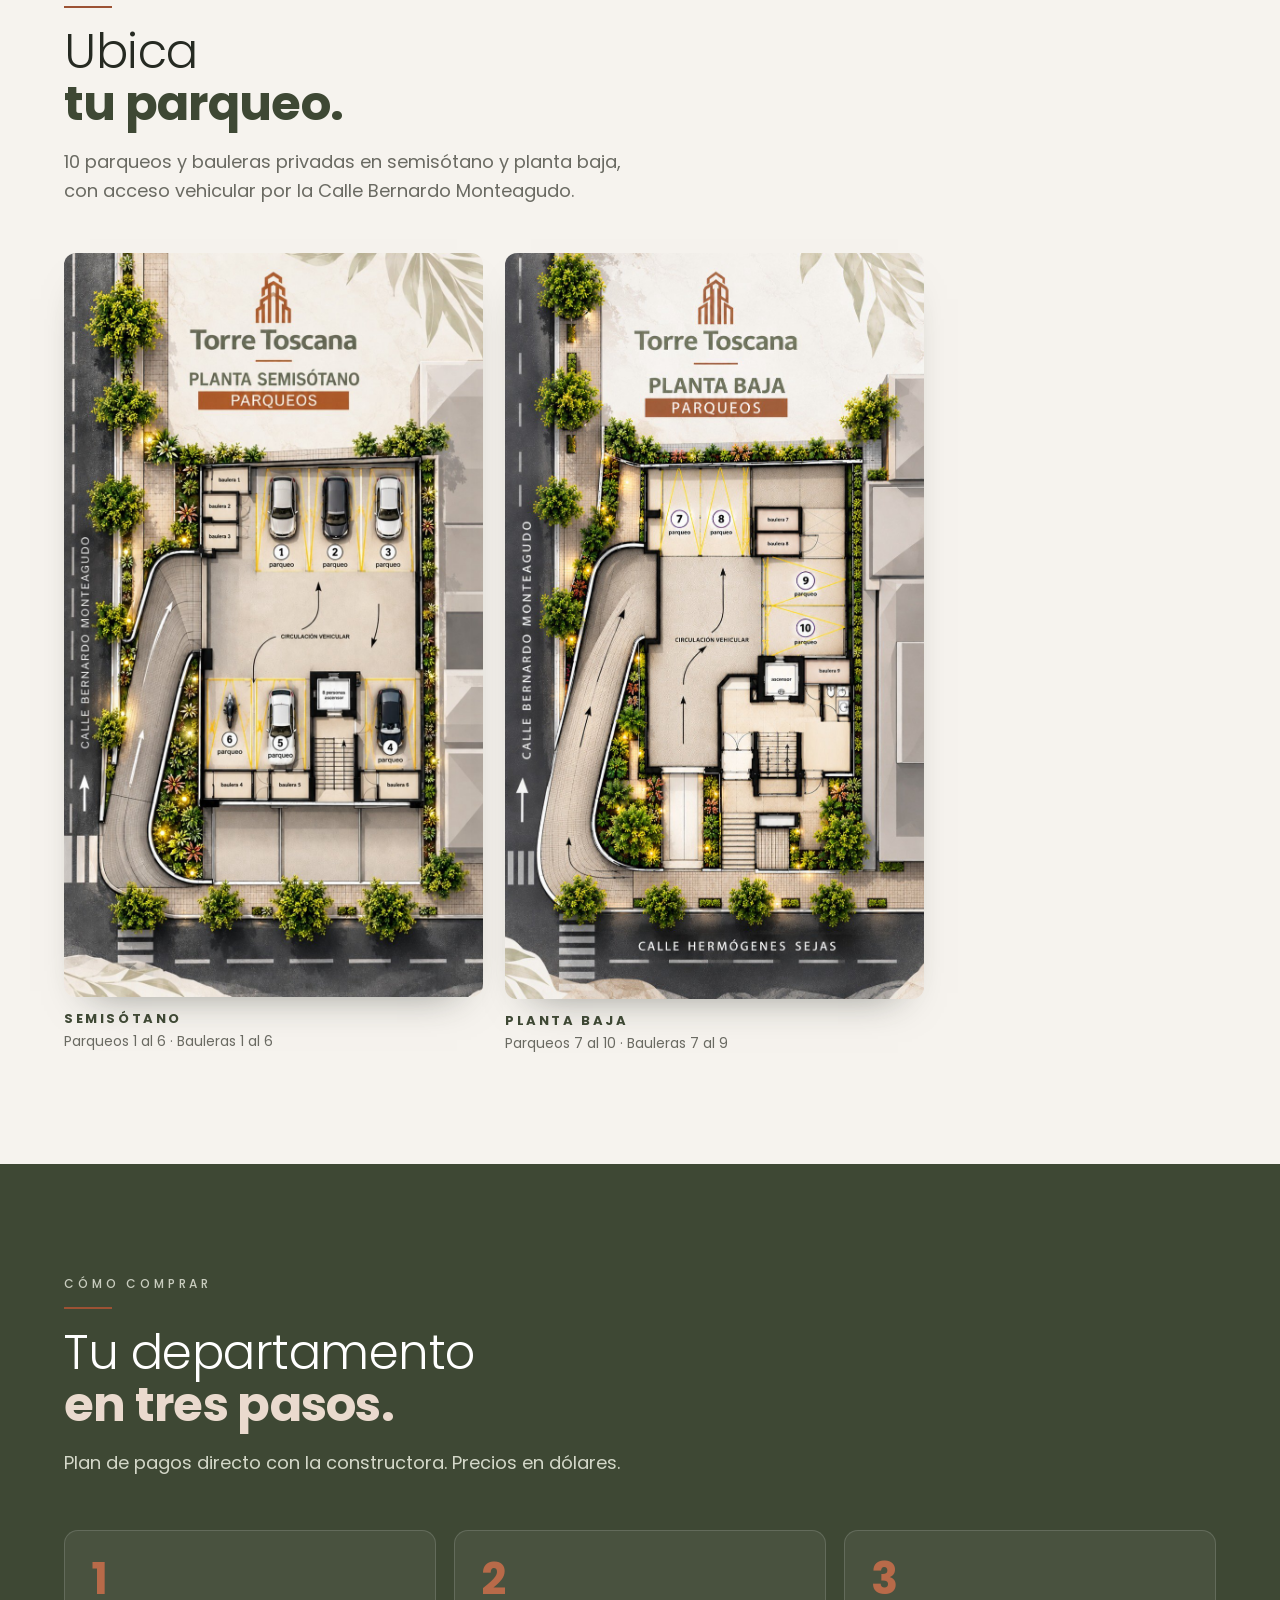
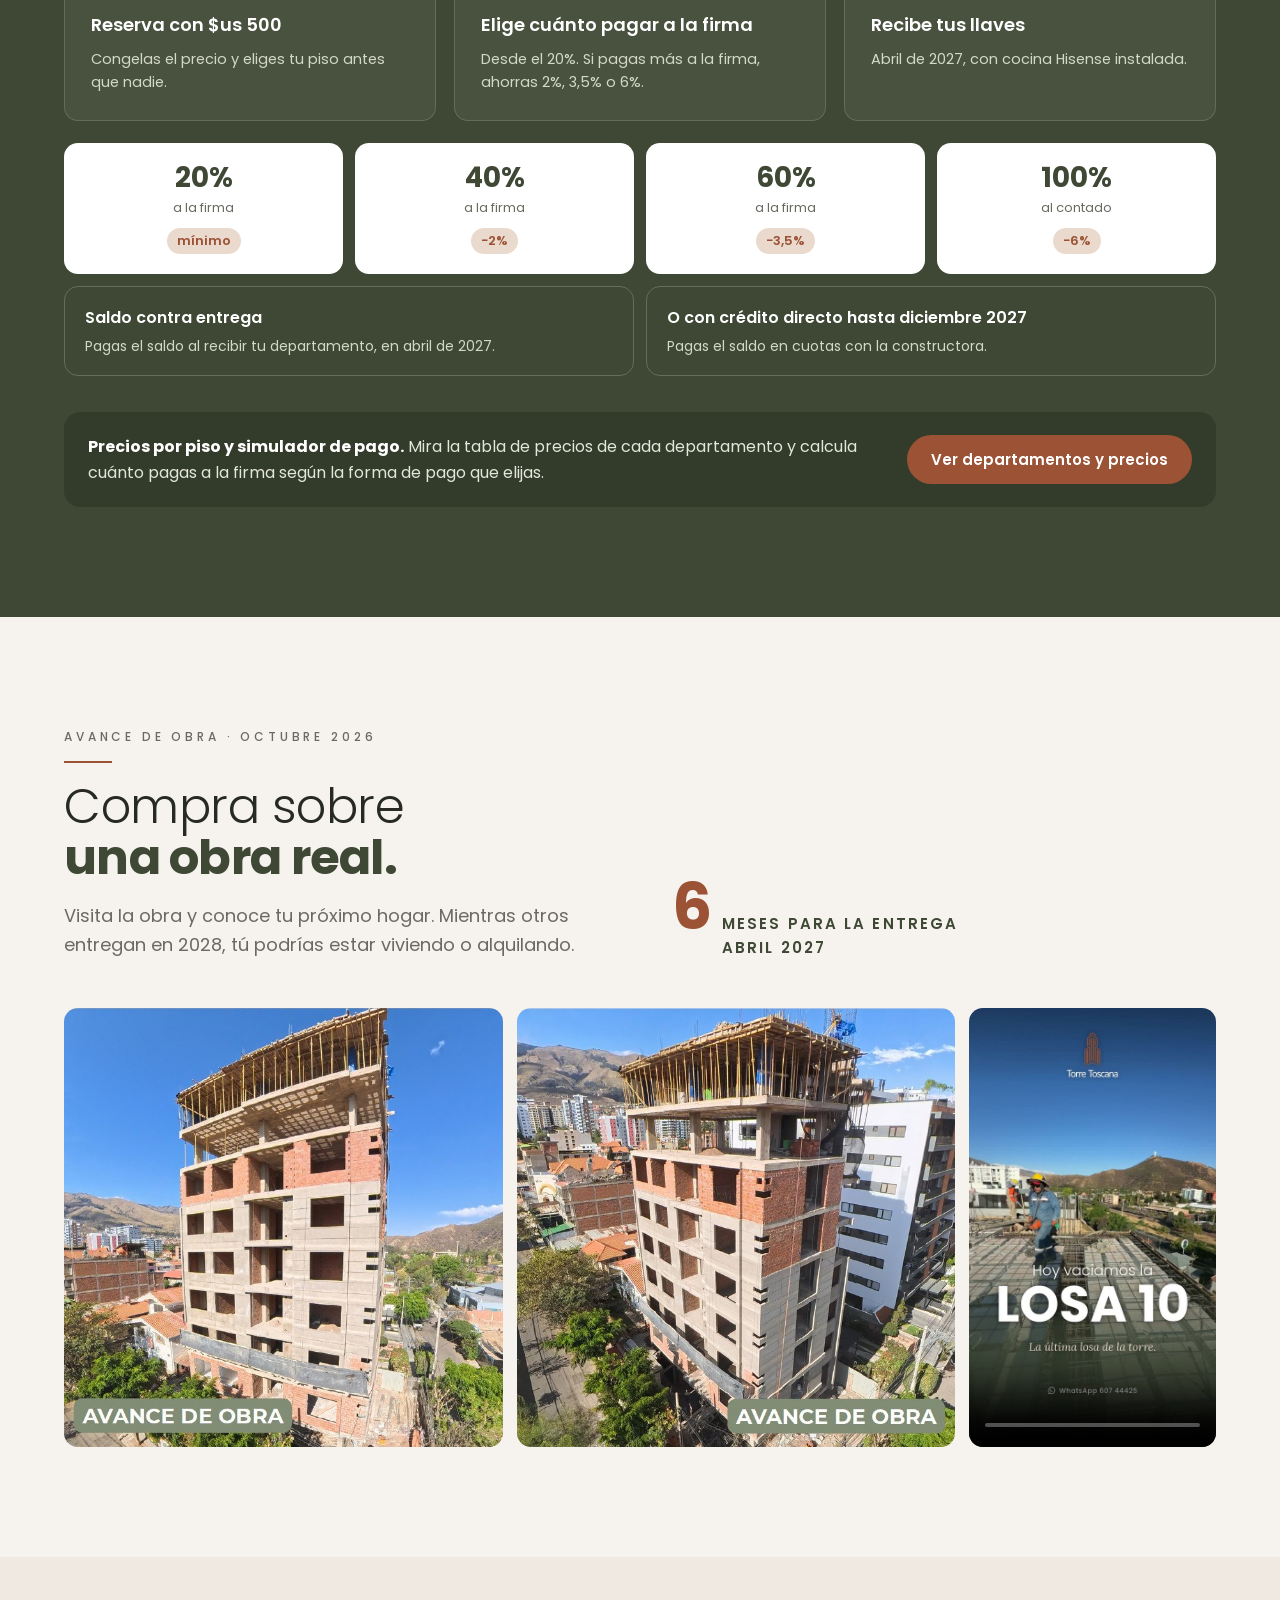
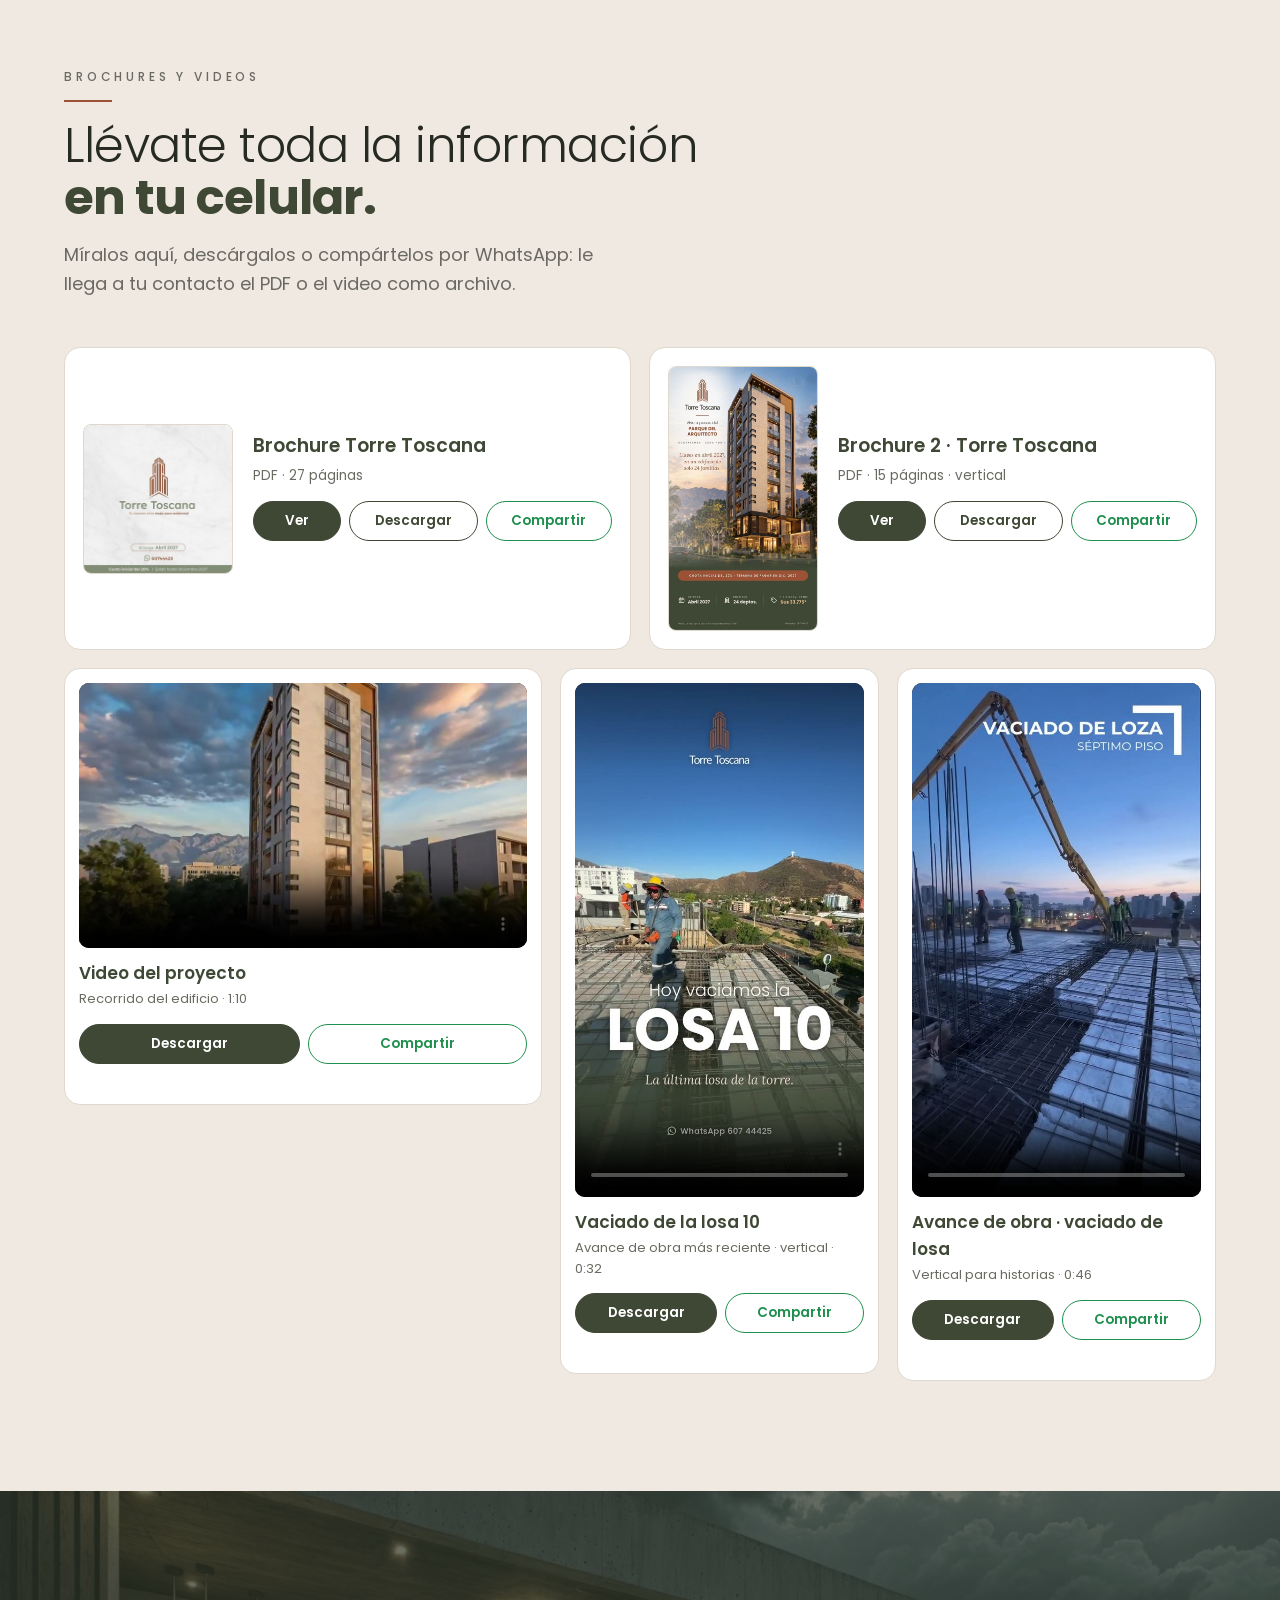
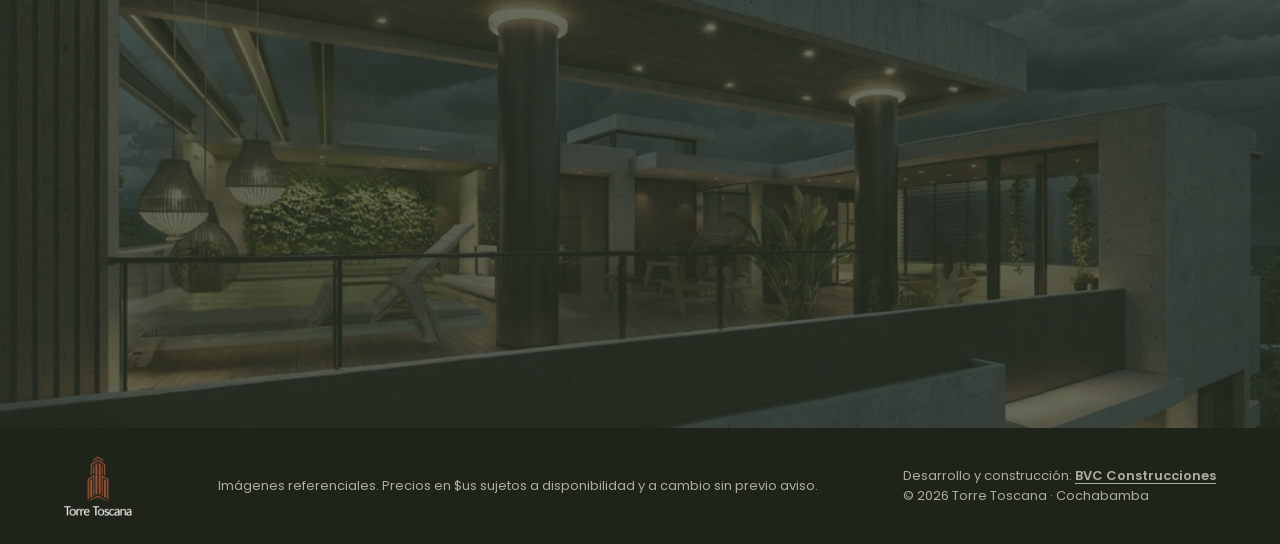
==== commit f53fa7c4: "Tipo A: balcón en las isométricas (web y brochures 1 y 2) Co-Authored-By: Claude Opus 5.5 <noreply@a" ====
--- a/index.html
+++ b/index.html
@@ -124,7 +124,7 @@
     </div>
     <div class="tipos">
       <article class="tipo rev">
-        <img src="img/tipo-a.jpg" alt="Vista isométrica del departamento Tipo A" loading="lazy">
+        <img src="img/tipo-a.jpg?v=2" alt="Vista isométrica del departamento Tipo A" loading="lazy">
         <div><h3>Tipo A · 1 dormitorio</h3><p class="m2">35 <small>m²</small></p>
           <ul><li>1 dormitorio</li><li>1 baño</li><li>Living-comedor</li><li>Cocina equipada</li></ul><a class="ver-precio" href="departamentos/#tipo-a">Ver precios y simular pago →</a></div>
       </article>
@@ -310,15 +310,15 @@
     </div>
     <div class="docs">
       <div class="doc rev">
-        <a href="toscana/Torre_Toscana_Brochure.pdf?v=2" target="_blank" rel="noopener"><img src="img/portada-brochure-c.jpg" alt="Portada del Brochure Torre Toscana"></a>
+        <a href="toscana/Torre_Toscana_Brochure.pdf?v=3" target="_blank" rel="noopener"><img src="img/portada-brochure-c.jpg" alt="Portada del Brochure Torre Toscana"></a>
         <div><h3>Brochure Torre Toscana</h3><p>PDF · 27 páginas</p>
-          <div class="bts"><a class="p" href="toscana/Torre_Toscana_Brochure.pdf?v=2" target="_blank" rel="noopener">Ver</a><a href="toscana/Torre_Toscana_Brochure.pdf?v=2" download>Descargar</a><button class="w" data-f="b1">Compartir</button></div>
+          <div class="bts"><a class="p" href="toscana/Torre_Toscana_Brochure.pdf?v=3" target="_blank" rel="noopener">Ver</a><a href="toscana/Torre_Toscana_Brochure.pdf?v=3" download>Descargar</a><button class="w" data-f="b1">Compartir</button></div>
           <div class="estado" id="e_b1"></div></div>
       </div>
       <div class="doc rev">
-        <a href="toscana/Torre_Toscana_Brochure_2.pdf?v=2" target="_blank" rel="noopener"><img src="img/portada-brochure-2c.jpg" alt="Portada del Brochure 2 Torre Toscana"></a>
+        <a href="toscana/Torre_Toscana_Brochure_2.pdf?v=3" target="_blank" rel="noopener"><img src="img/portada-brochure-2c.jpg" alt="Portada del Brochure 2 Torre Toscana"></a>
         <div><h3>Brochure 2 · Torre Toscana</h3><p>PDF · 15 páginas · vertical</p>
-          <div class="bts"><a class="p" href="toscana/Torre_Toscana_Brochure_2.pdf?v=2" target="_blank" rel="noopener">Ver</a><a href="toscana/Torre_Toscana_Brochure_2.pdf?v=2" download>Descargar</a><button class="w" data-f="b2">Compartir</button></div>
+          <div class="bts"><a class="p" href="toscana/Torre_Toscana_Brochure_2.pdf?v=3" target="_blank" rel="noopener">Ver</a><a href="toscana/Torre_Toscana_Brochure_2.pdf?v=3" download>Descargar</a><button class="w" data-f="b2">Compartir</button></div>
           <div class="estado" id="e_b2"></div></div>
       </div>
     </div>
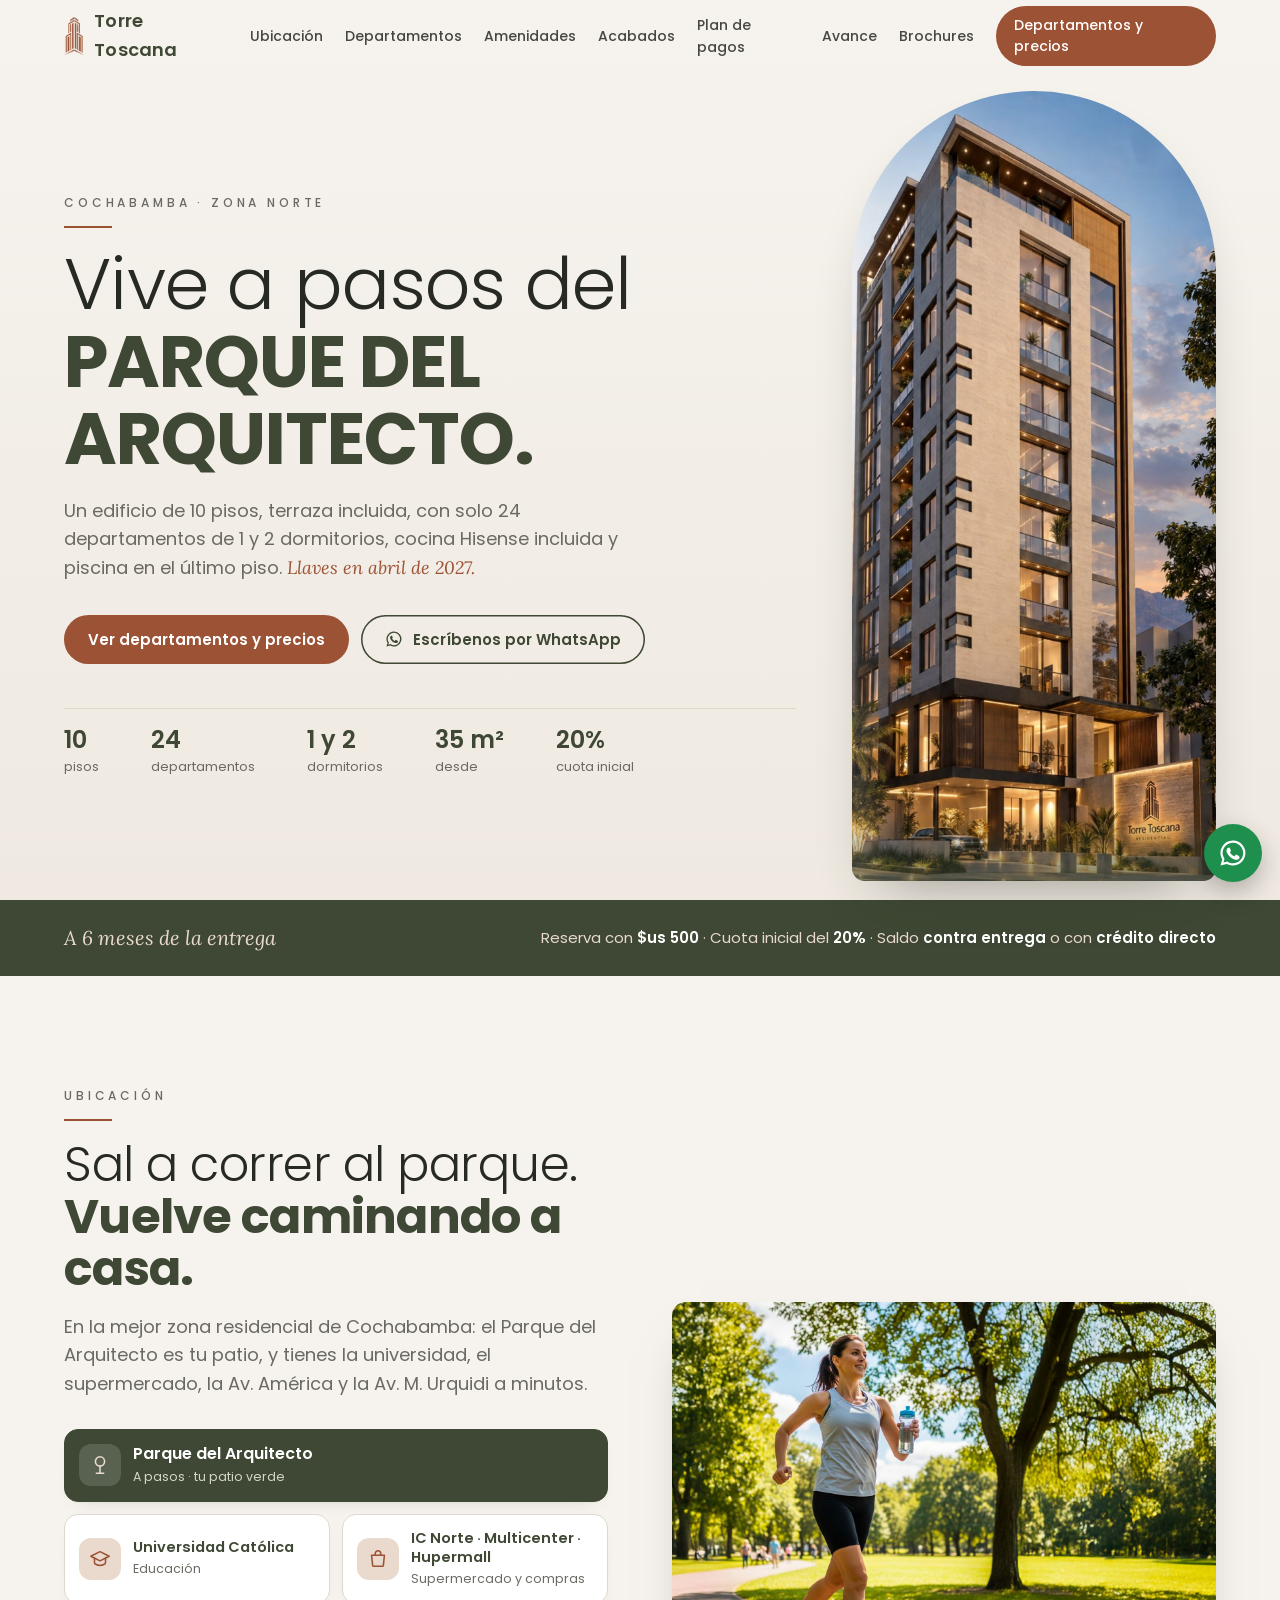
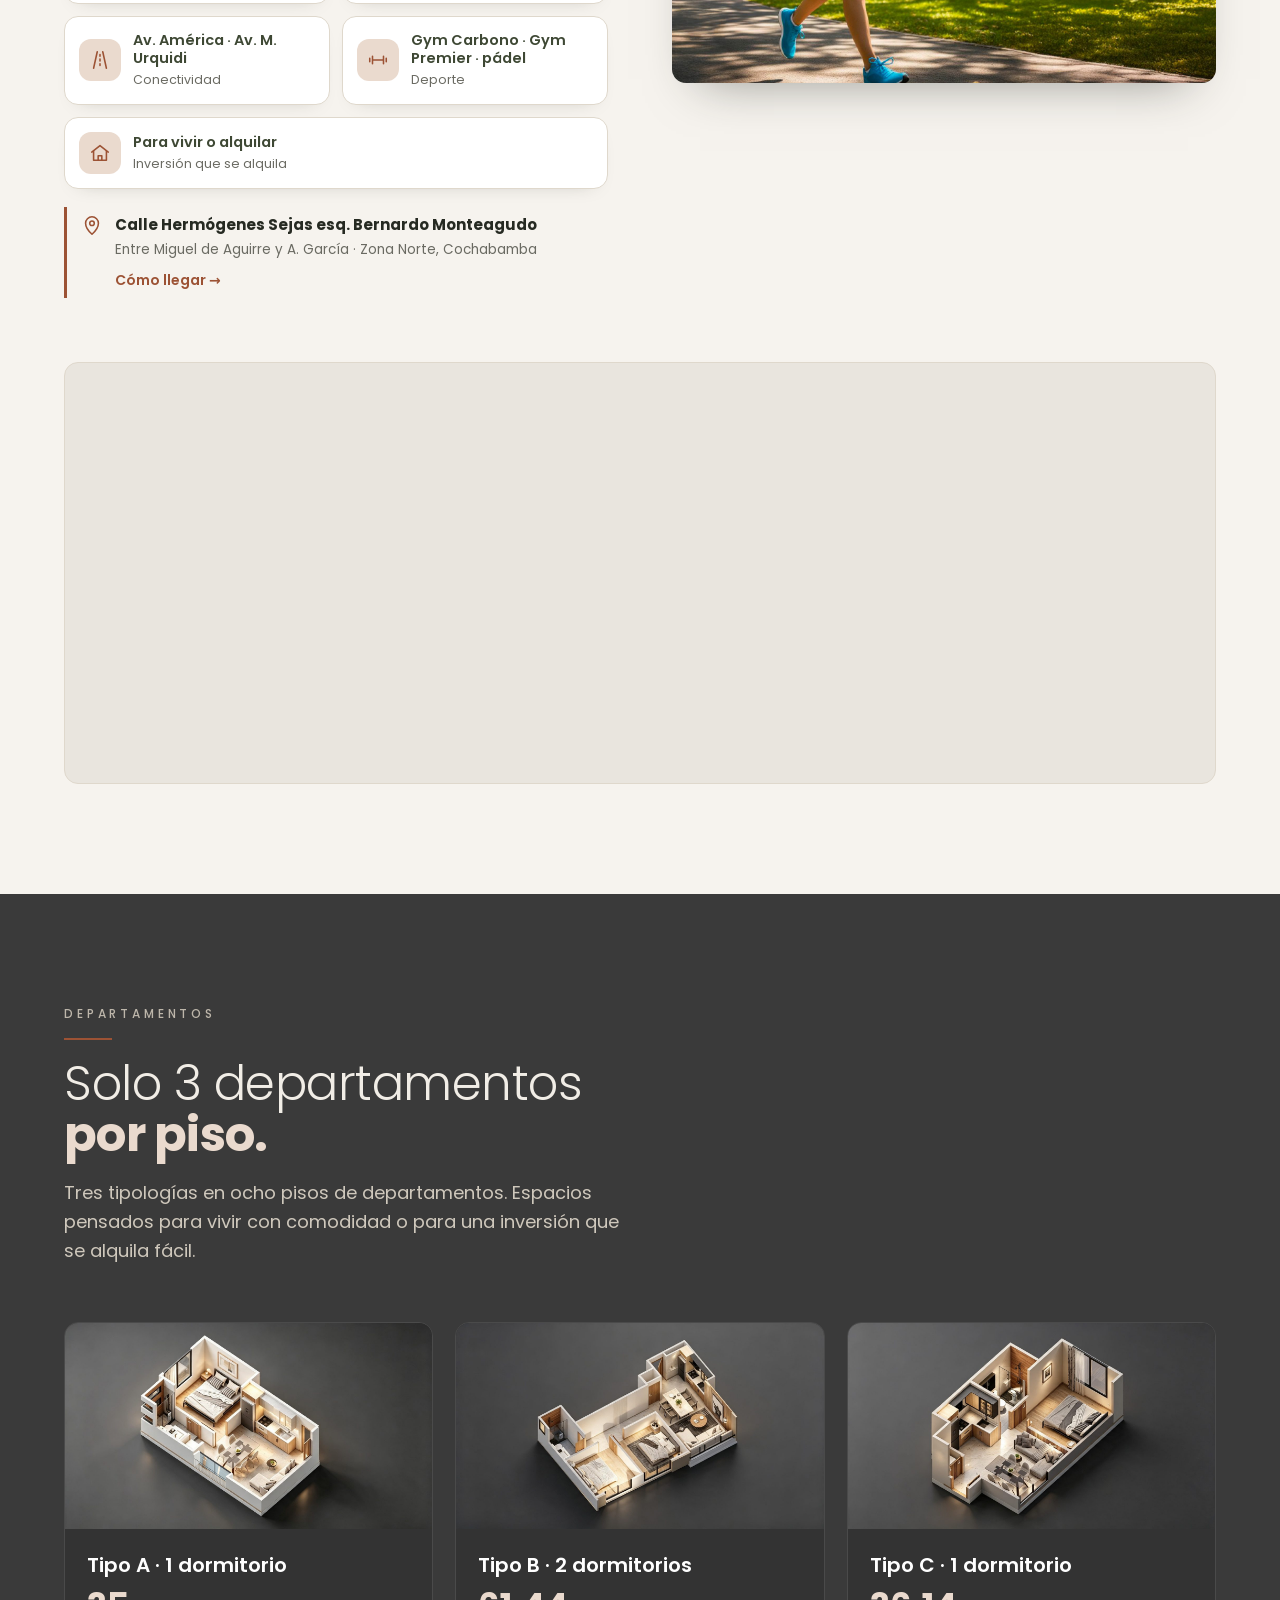
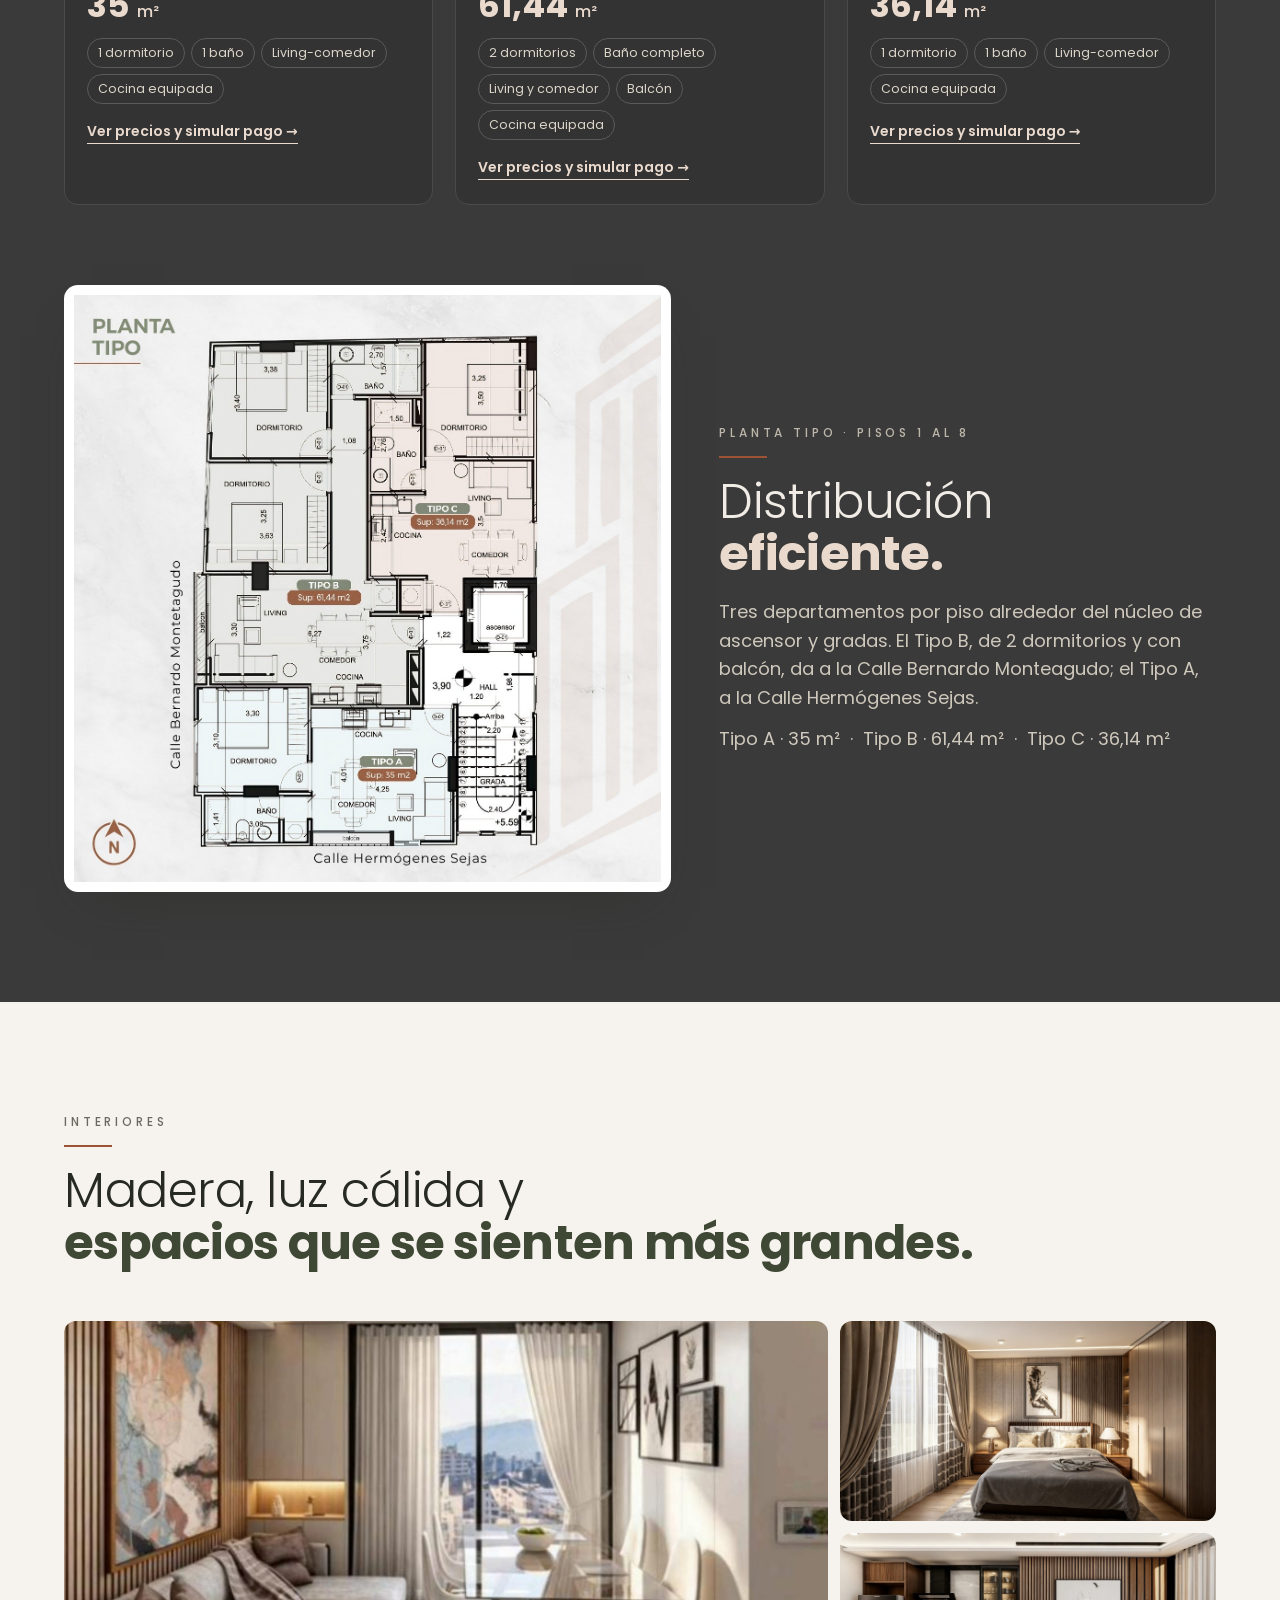
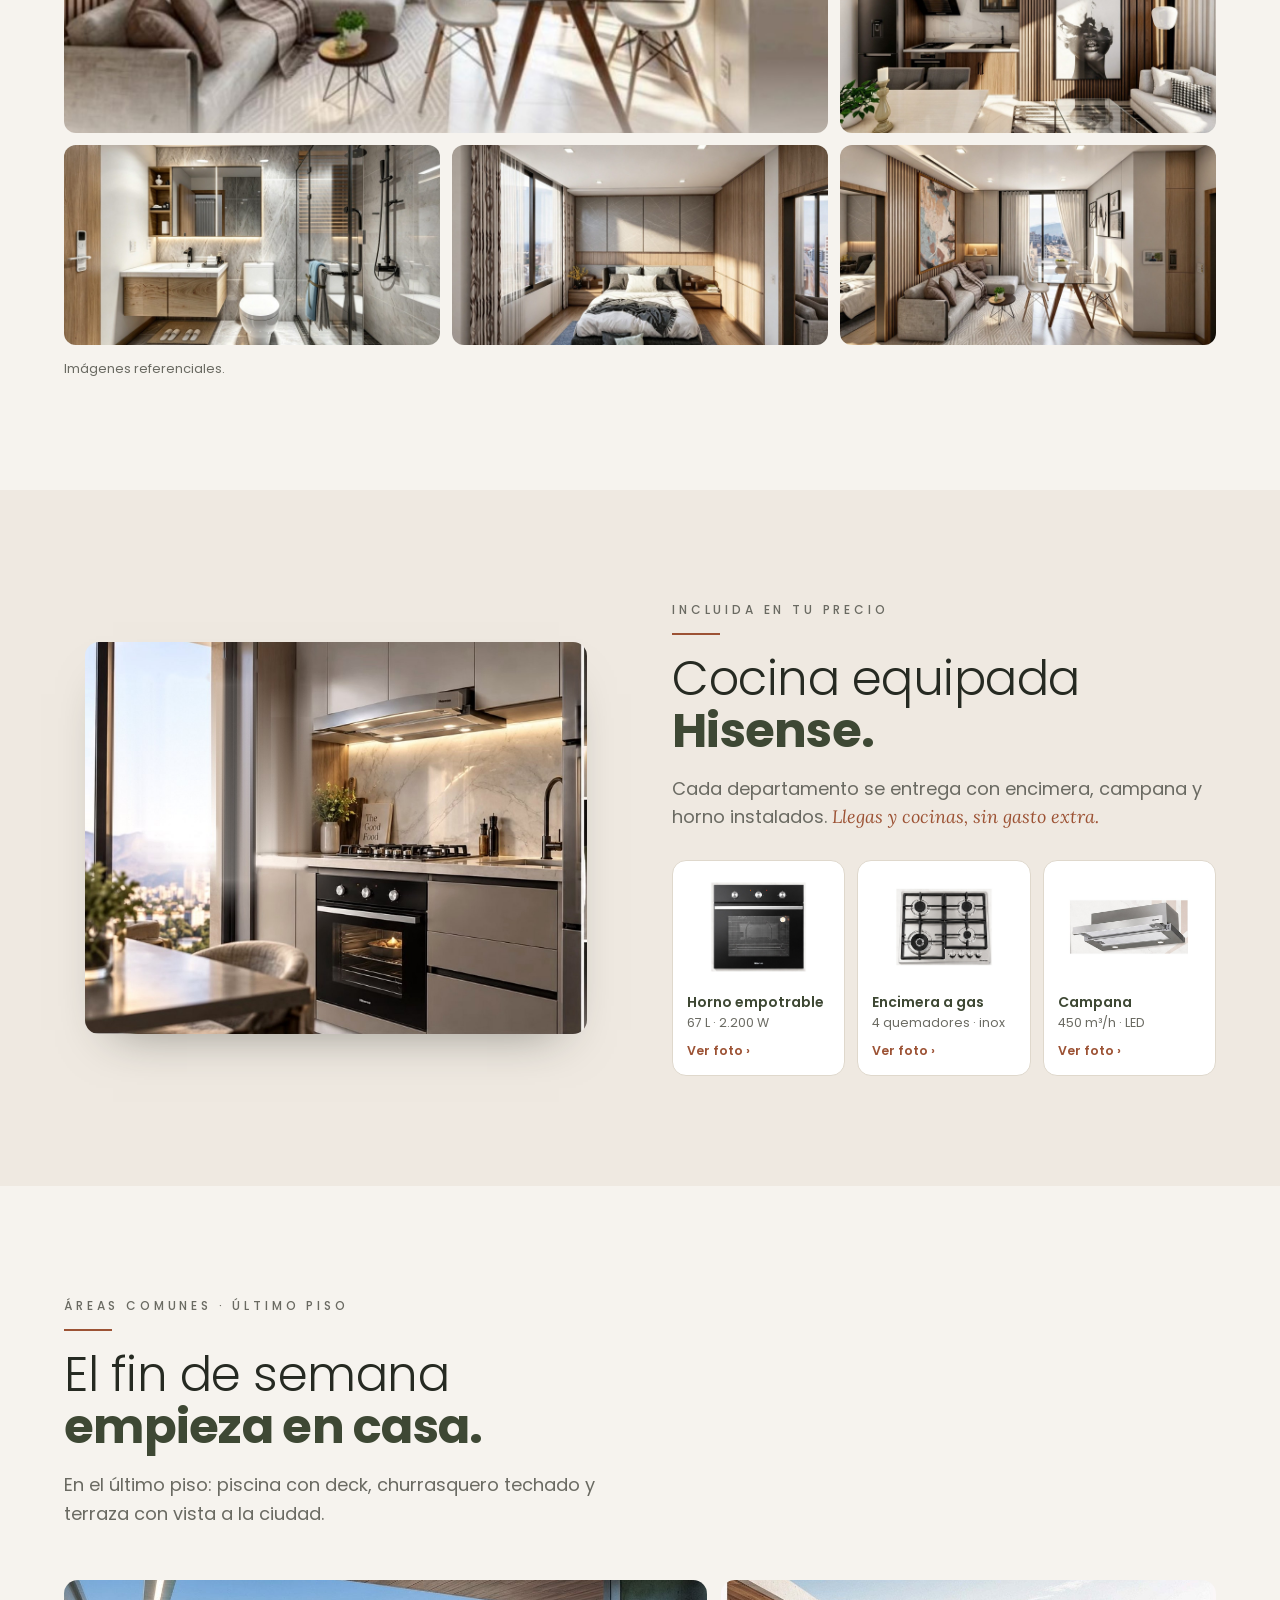
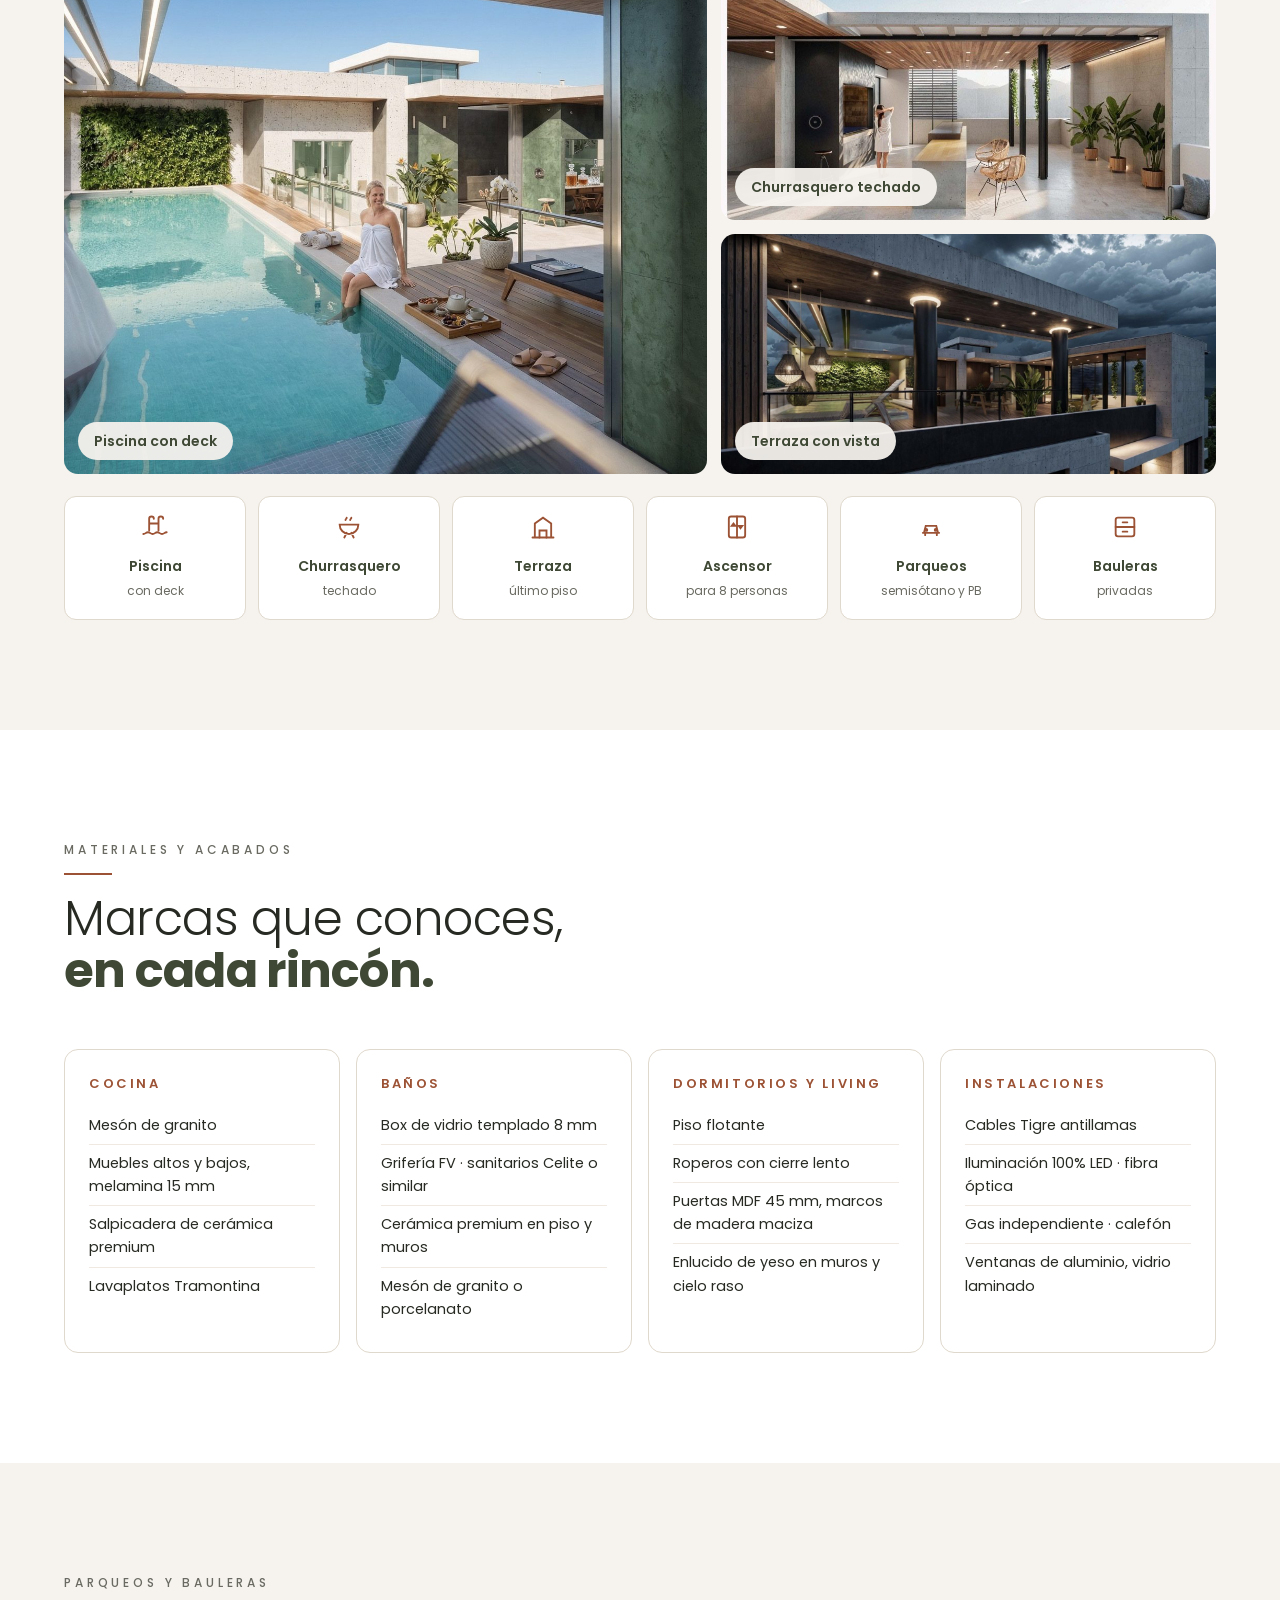
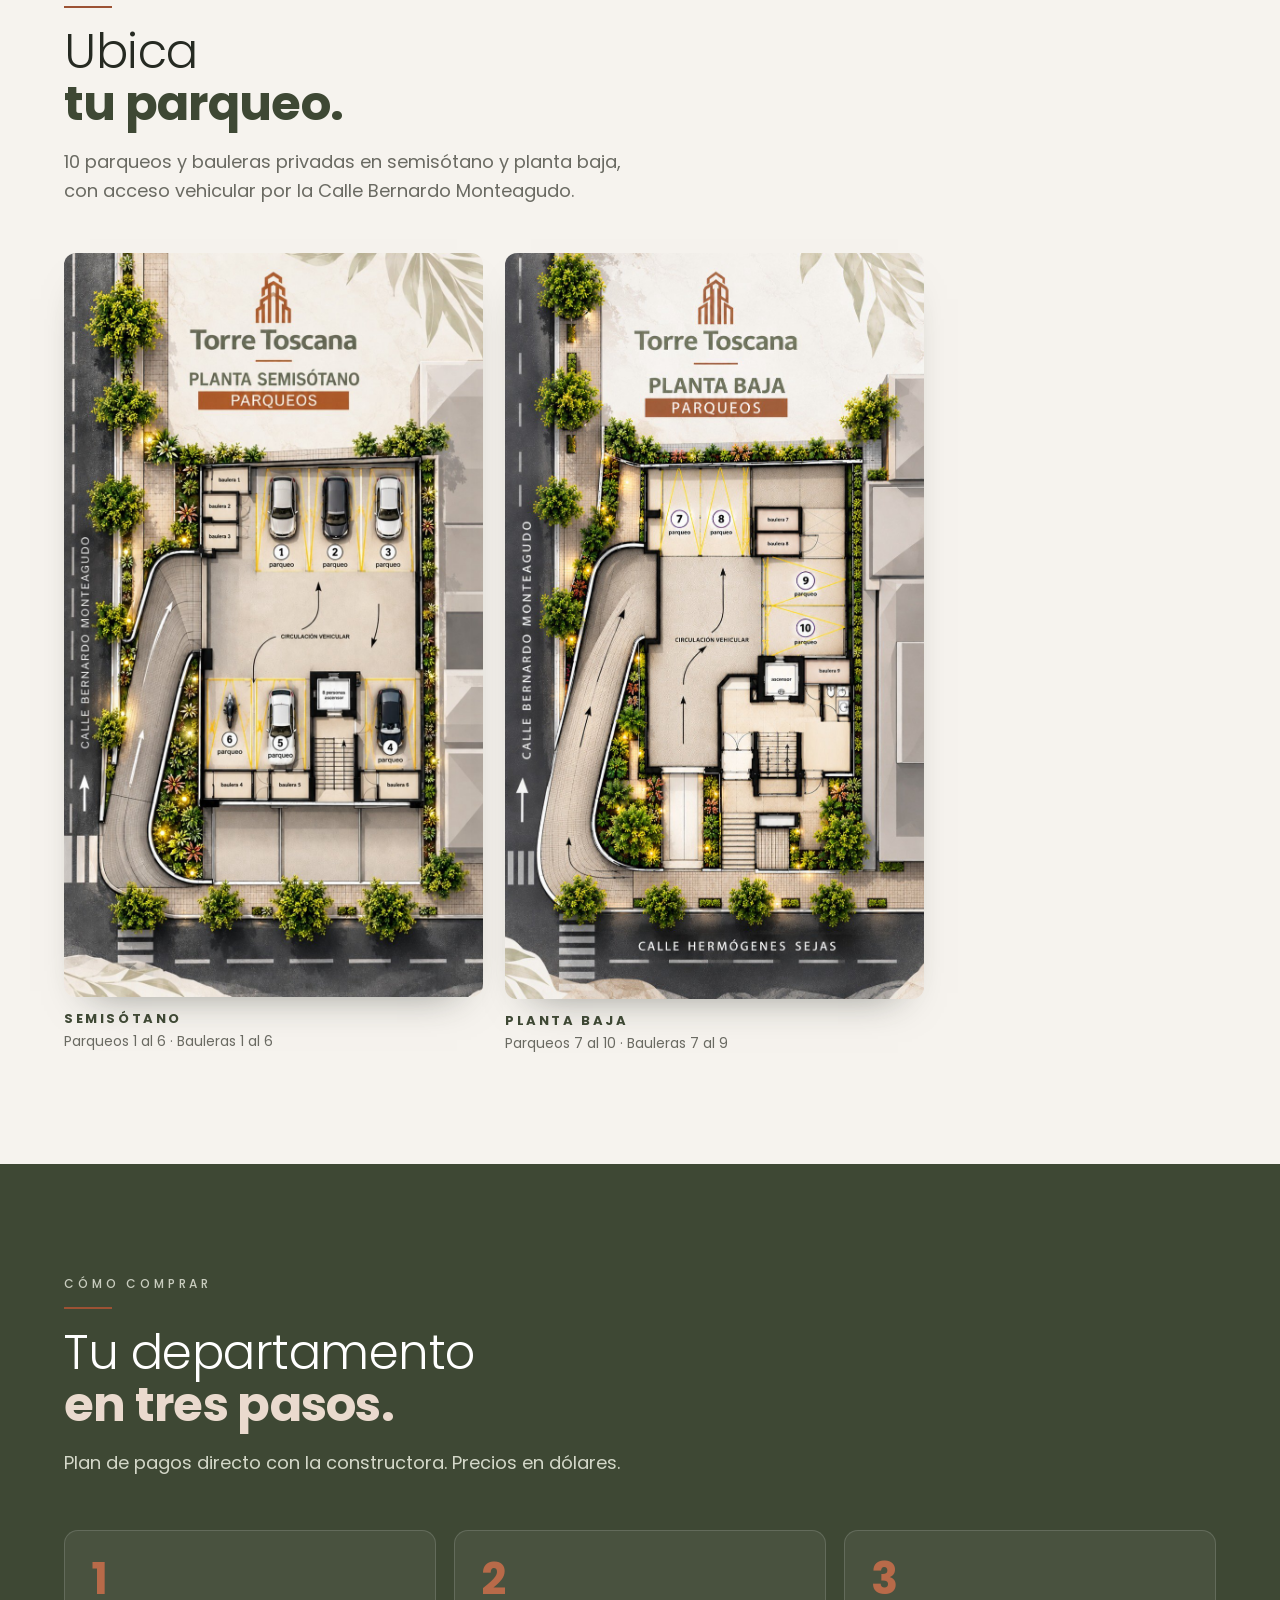
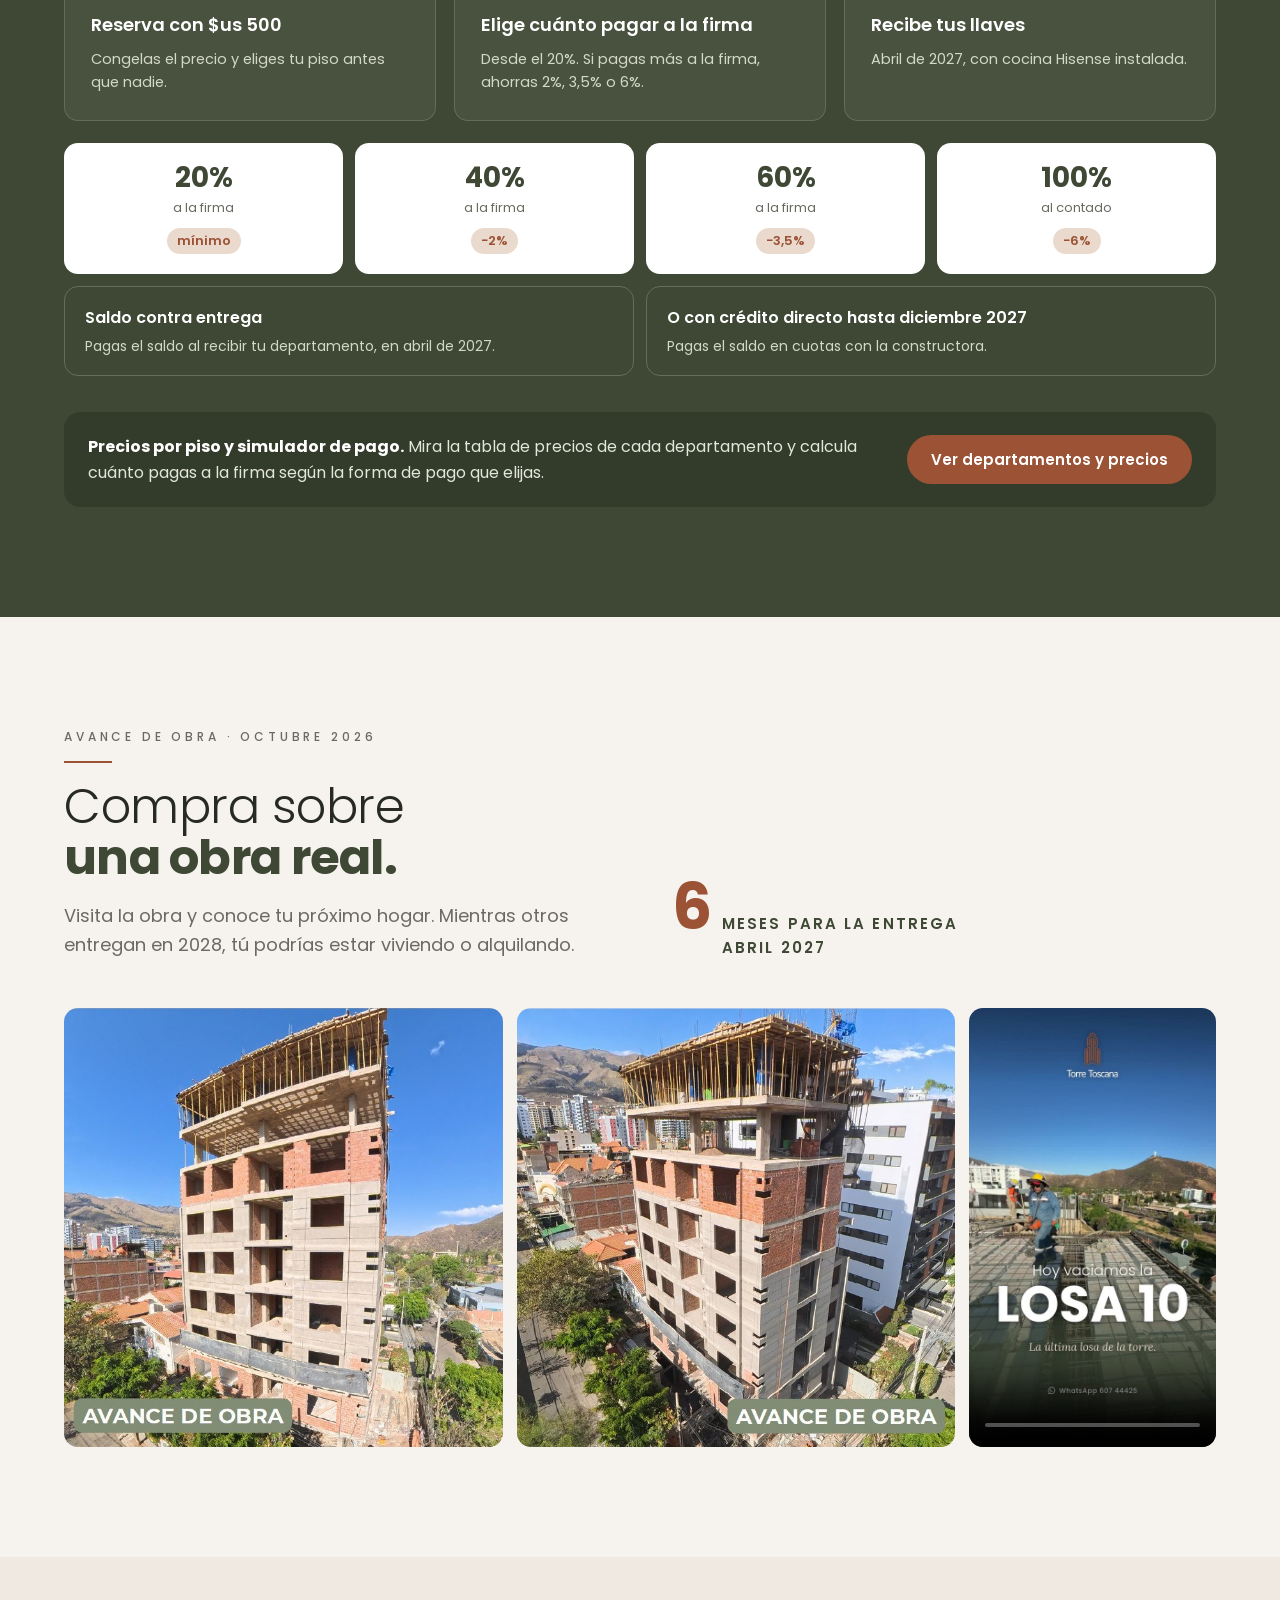
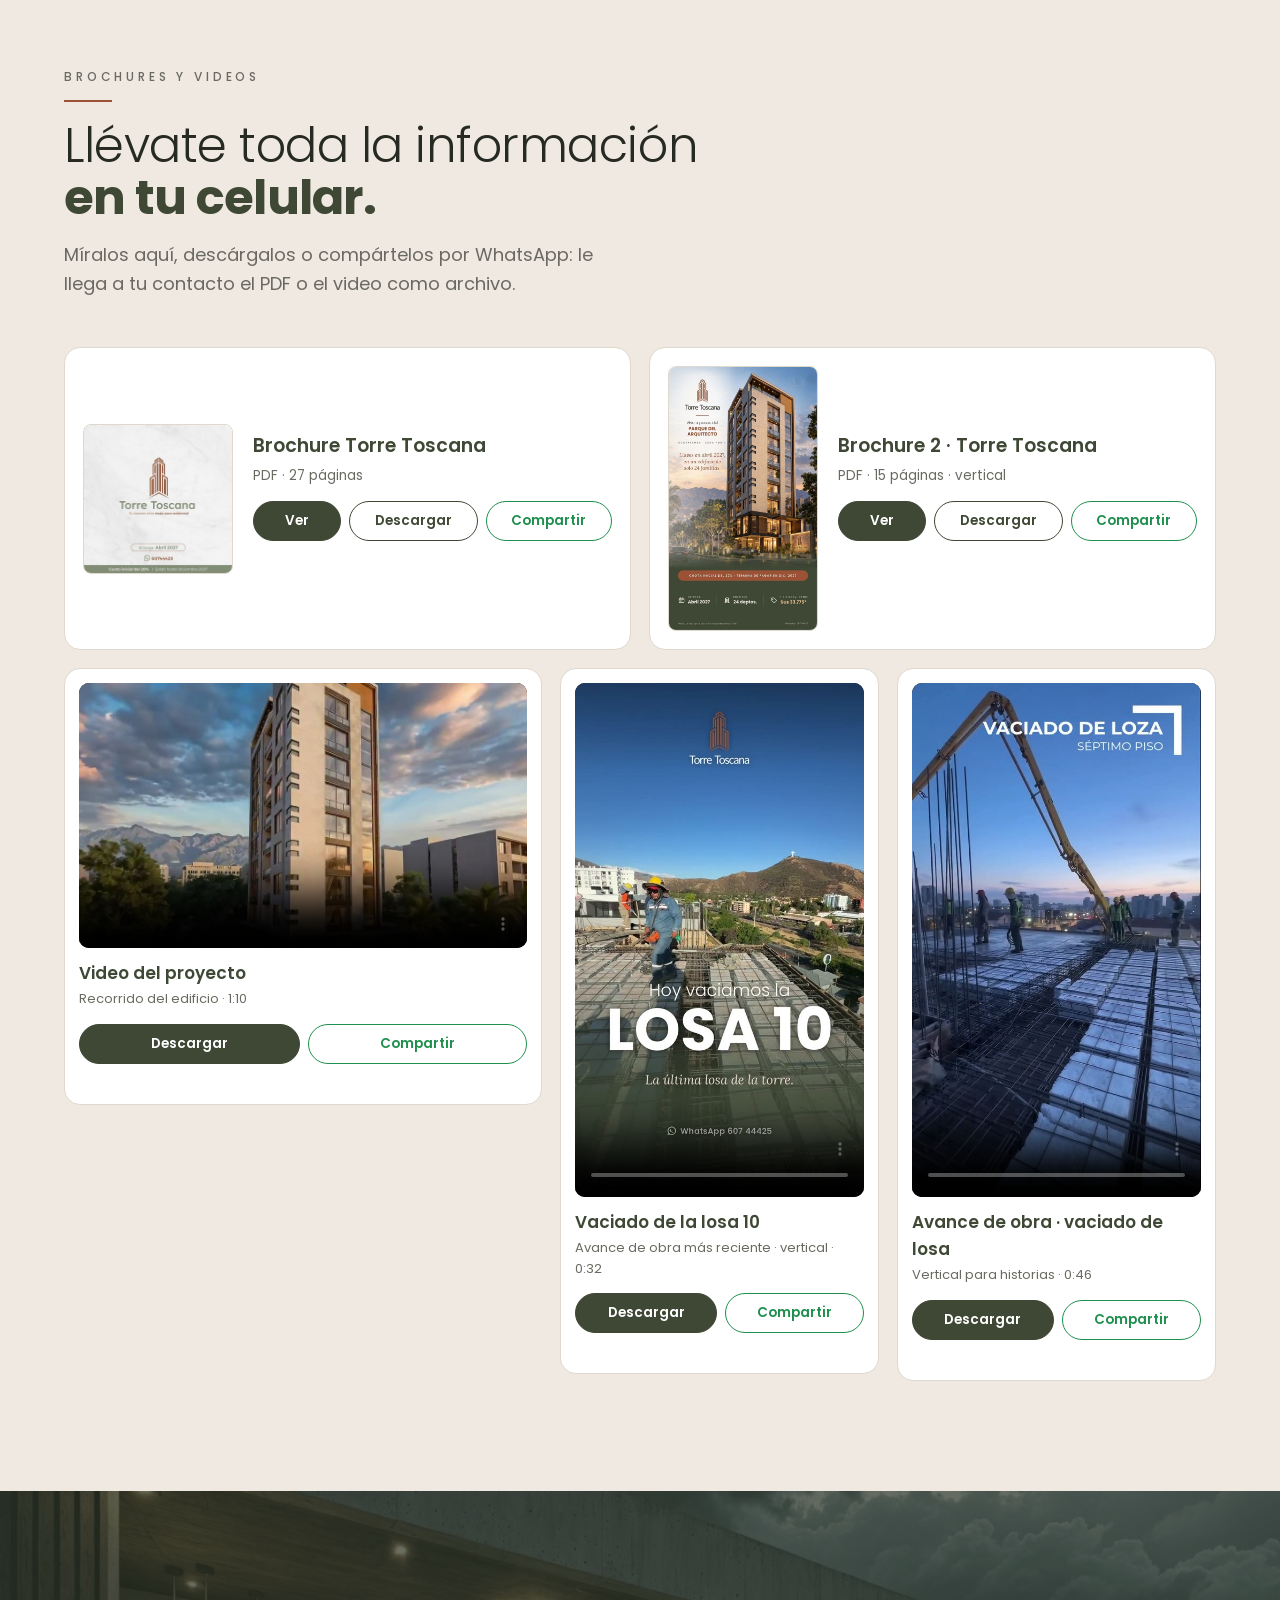
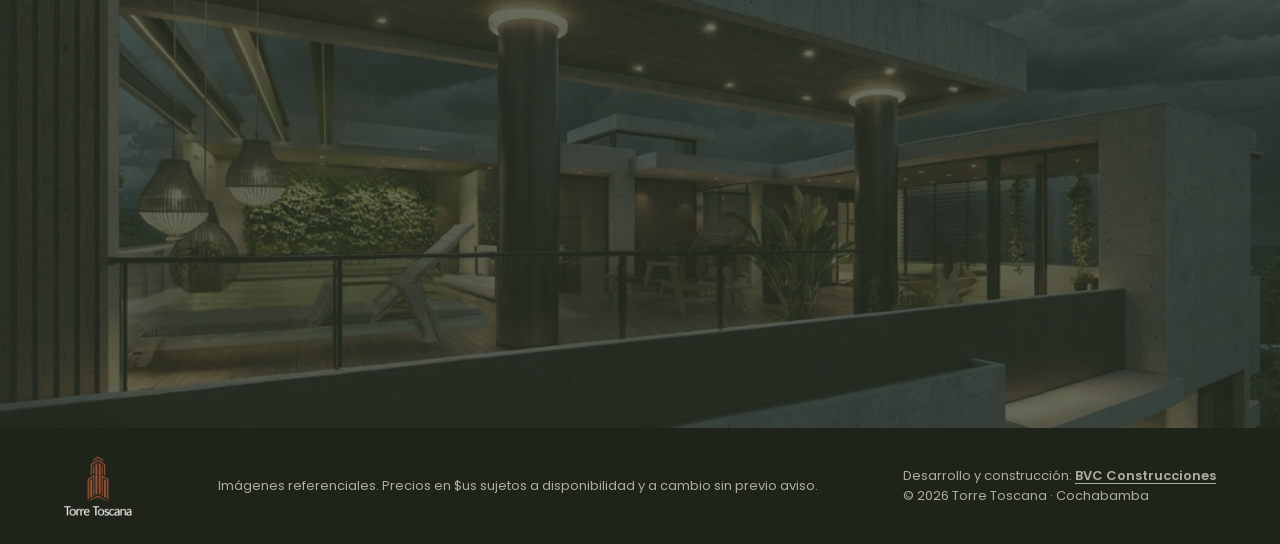
==== commit 2ae496a5: "Bauleras a $us 2.500 en todo (web, simulador y brochures v5) Co-Authored-By: Claude Opus 5.5 <norepl" ====
--- a/index.html
+++ b/index.html
@@ -3,6 +3,7 @@
 <head>
 <meta charset="utf-8">
 <meta name="viewport" content="width=device-width,initial-scale=1,viewport-fit=cover">
+<!-- publicado 2026-11-05 balcón Tipo A -->
 <title>Torre Toscana · Departamentos en Zona Norte, Cochabamba</title>
 <meta name="description" content="Torre Toscana: edificio de 24 departamentos de 1 y 2 dormitorios a pasos del Parque del Arquitecto, Zona Norte de Cochabamba. Entrega abril 2027. Cuota inicial del 20%.">
 <meta property="og:title" content="Torre Toscana · Vive a pasos del Parque del Arquitecto">
@@ -124,7 +125,7 @@
     </div>
     <div class="tipos">
       <article class="tipo rev">
-        <img src="img/tipo-a.jpg?v=2" alt="Vista isométrica del departamento Tipo A" loading="lazy">
+        <img src="img/tipo-a-balcon.jpg" alt="Vista isométrica del departamento Tipo A" loading="lazy">
         <div><h3>Tipo A · 1 dormitorio</h3><p class="m2">35 <small>m²</small></p>
           <ul><li>1 dormitorio</li><li>1 baño</li><li>Living-comedor</li><li>Cocina equipada</li></ul><a class="ver-precio" href="departamentos/#tipo-a">Ver precios y simular pago →</a></div>
       </article>
@@ -140,7 +141,7 @@
       </article>
     </div>
     <div class="planta">
-      <div class="foto rev"><img src="img/planta-tipo.jpg?v=2" alt="Planta tipo, pisos 1 al 8, con los tipos A, B y C" loading="lazy"></div>
+      <div class="foto rev"><img src="img/planta-tipo-balcon.jpg" alt="Planta tipo, pisos 1 al 8, con los tipos A, B y C" loading="lazy"></div>
       <div class="rev">
         <div class="eyebrow">Planta tipo · Pisos 1 al 8</div>
         <div class="raya"></div>
@@ -310,15 +311,15 @@
     </div>
     <div class="docs">
       <div class="doc rev">
-        <a href="toscana/Torre_Toscana_Brochure.pdf?v=3" target="_blank" rel="noopener"><img src="img/portada-brochure-c.jpg" alt="Portada del Brochure Torre Toscana"></a>
+        <a href="toscana/Torre_Toscana_Brochure_v5.pdf" target="_blank" rel="noopener"><img src="img/portada-brochure-c.jpg" alt="Portada del Brochure Torre Toscana"></a>
         <div><h3>Brochure Torre Toscana</h3><p>PDF · 27 páginas</p>
-          <div class="bts"><a class="p" href="toscana/Torre_Toscana_Brochure.pdf?v=3" target="_blank" rel="noopener">Ver</a><a href="toscana/Torre_Toscana_Brochure.pdf?v=3" download>Descargar</a><button class="w" data-f="b1">Compartir</button></div>
+          <div class="bts"><a class="p" href="toscana/Torre_Toscana_Brochure_v5.pdf" target="_blank" rel="noopener">Ver</a><a href="toscana/Torre_Toscana_Brochure_v5.pdf" download>Descargar</a><button class="w" data-f="b1">Compartir</button></div>
           <div class="estado" id="e_b1"></div></div>
       </div>
       <div class="doc rev">
-        <a href="toscana/Torre_Toscana_Brochure_2.pdf?v=3" target="_blank" rel="noopener"><img src="img/portada-brochure-2c.jpg" alt="Portada del Brochure 2 Torre Toscana"></a>
+        <a href="toscana/Torre_Toscana_Brochure_2_v5.pdf" target="_blank" rel="noopener"><img src="img/portada-brochure-2c.jpg" alt="Portada del Brochure 2 Torre Toscana"></a>
         <div><h3>Brochure 2 · Torre Toscana</h3><p>PDF · 15 páginas · vertical</p>
-          <div class="bts"><a class="p" href="toscana/Torre_Toscana_Brochure_2.pdf?v=3" target="_blank" rel="noopener">Ver</a><a href="toscana/Torre_Toscana_Brochure_2.pdf?v=3" download>Descargar</a><button class="w" data-f="b2">Compartir</button></div>
+          <div class="bts"><a class="p" href="toscana/Torre_Toscana_Brochure_2_v5.pdf" target="_blank" rel="noopener">Ver</a><a href="toscana/Torre_Toscana_Brochure_2_v5.pdf" download>Descargar</a><button class="w" data-f="b2">Compartir</button></div>
           <div class="estado" id="e_b2"></div></div>
       </div>
     </div>
@@ -407,8 +408,8 @@
 
   // Compartir el archivo directo por WhatsApp (menú de compartir del teléfono)
   const ITEMS = {
-    b1:{t:'Brochure Torre Toscana', f:'Torre_Toscana_Brochure.pdf', type:'application/pdf'},
-    b2:{t:'Brochure 2 · Torre Toscana', f:'Torre_Toscana_Brochure_2.pdf', type:'application/pdf'},
+    b1:{t:'Brochure Torre Toscana', f:'Torre_Toscana_Brochure_v5.pdf', type:'application/pdf'},
+    b2:{t:'Brochure 2 · Torre Toscana', f:'Torre_Toscana_Brochure_2_v5.pdf', type:'application/pdf'},
     v1:{t:'Video del proyecto · Torre Toscana', f:'Torre_Toscana_Video_Proyecto.mp4', type:'video/mp4'},
     v2:{t:'Avance de obra · Torre Toscana', f:'Torre_Toscana_Avance_de_Obra.mp4', type:'video/mp4'},
     v3:{t:'Vaciado de la losa 10 · Torre Toscana', f:'Torre_Toscana_Losa_10.mp4', type:'video/mp4'}
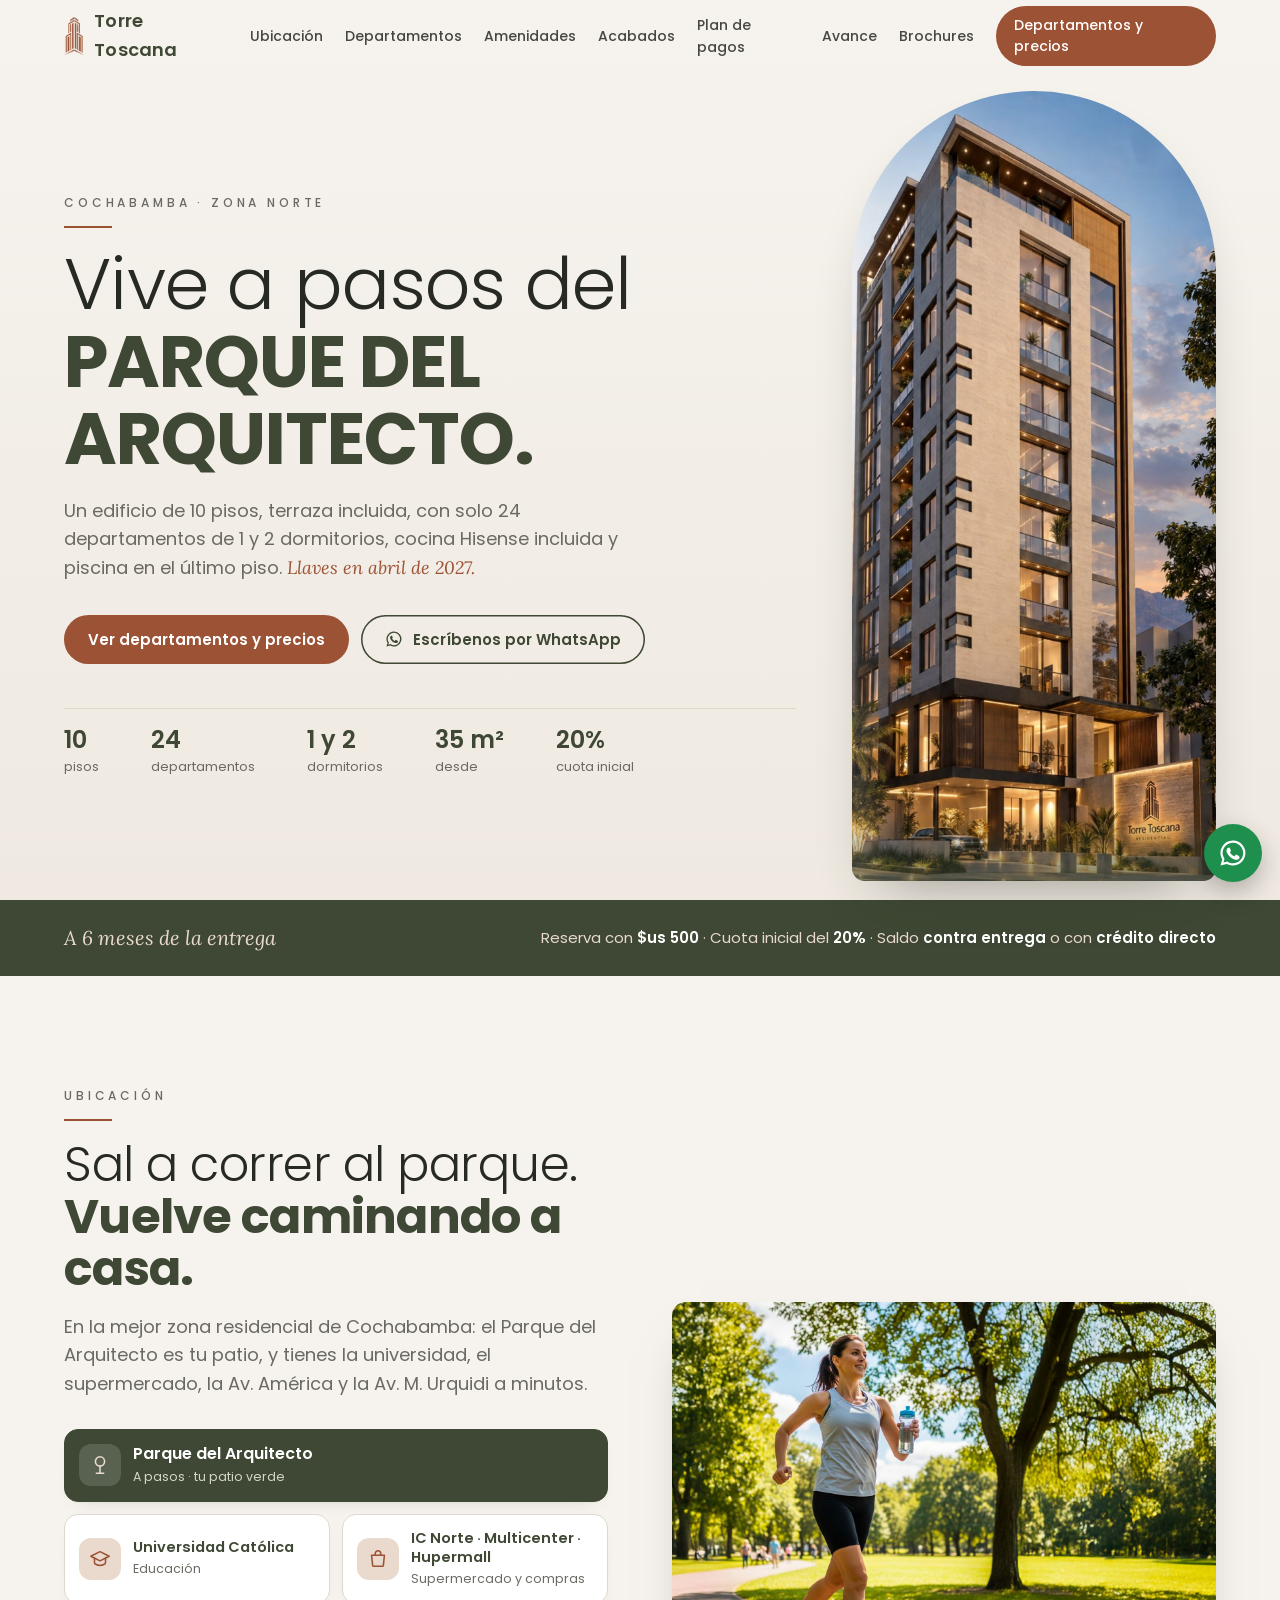
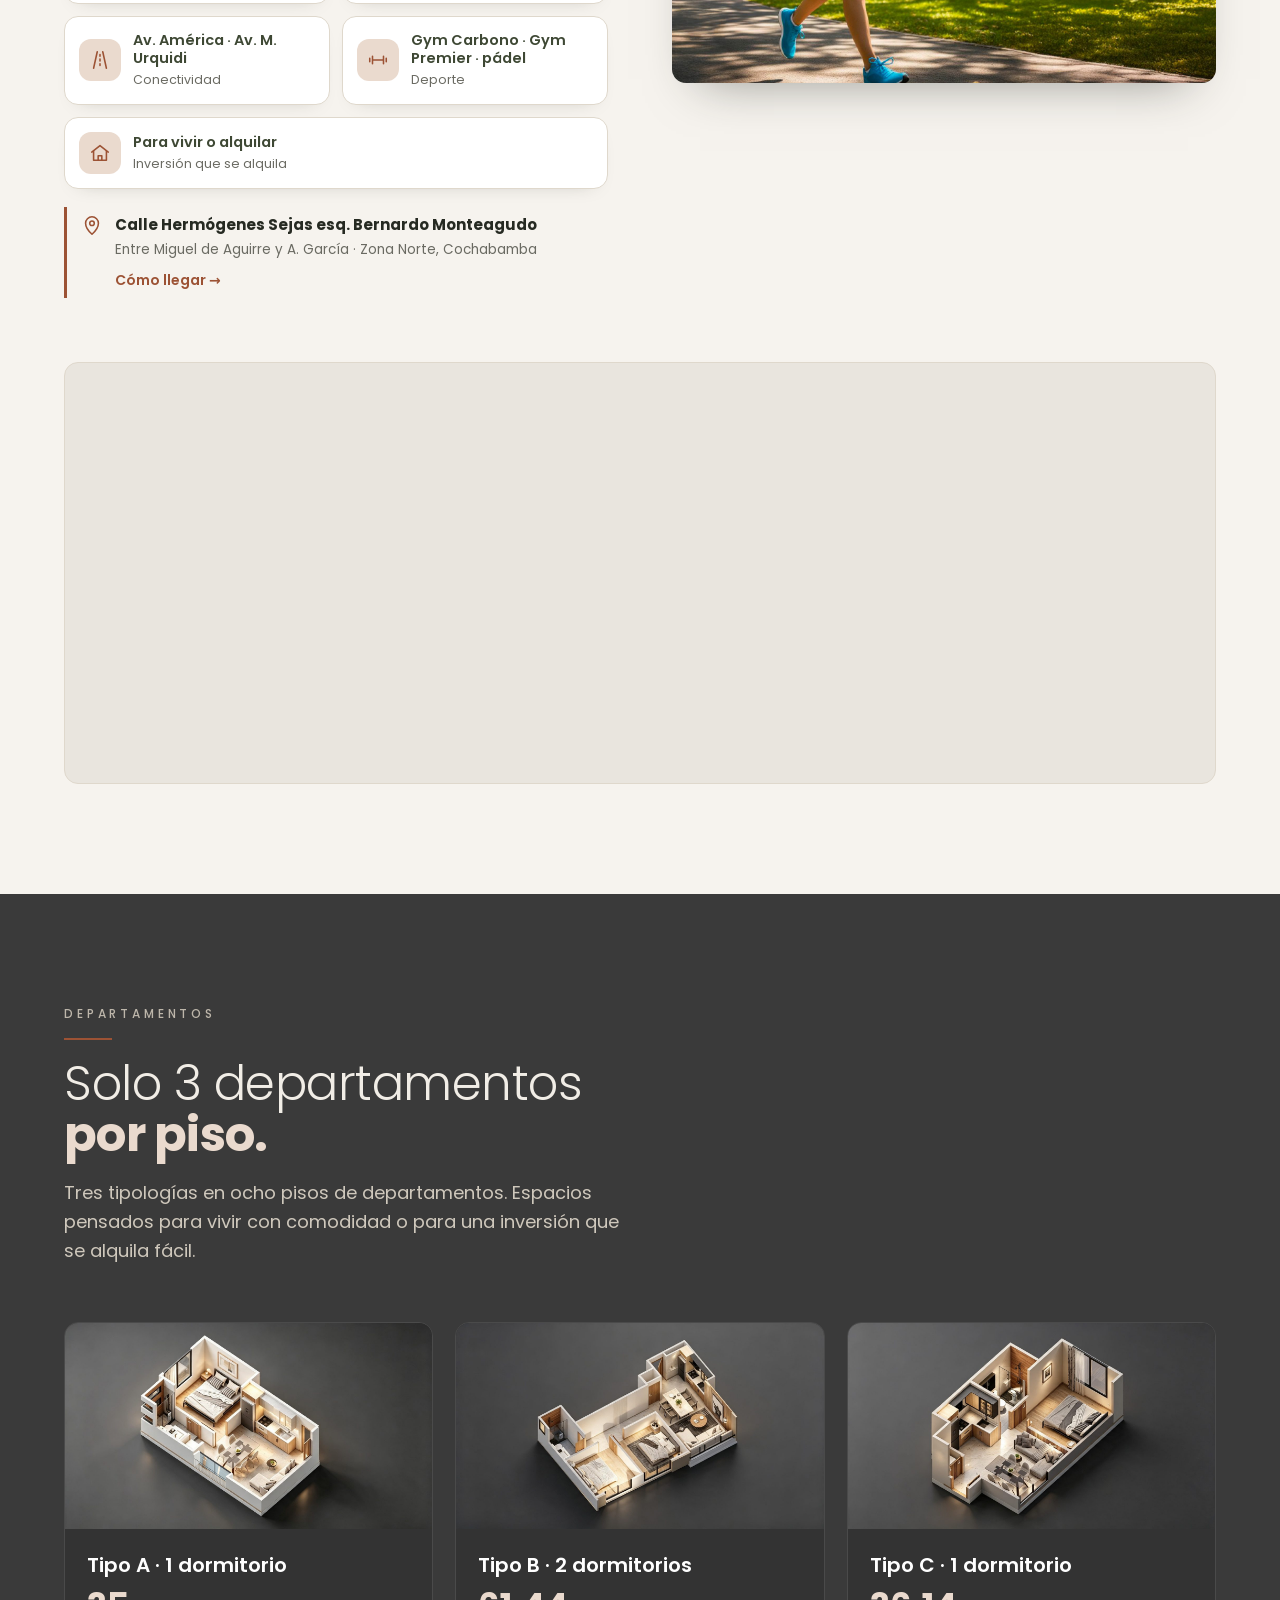
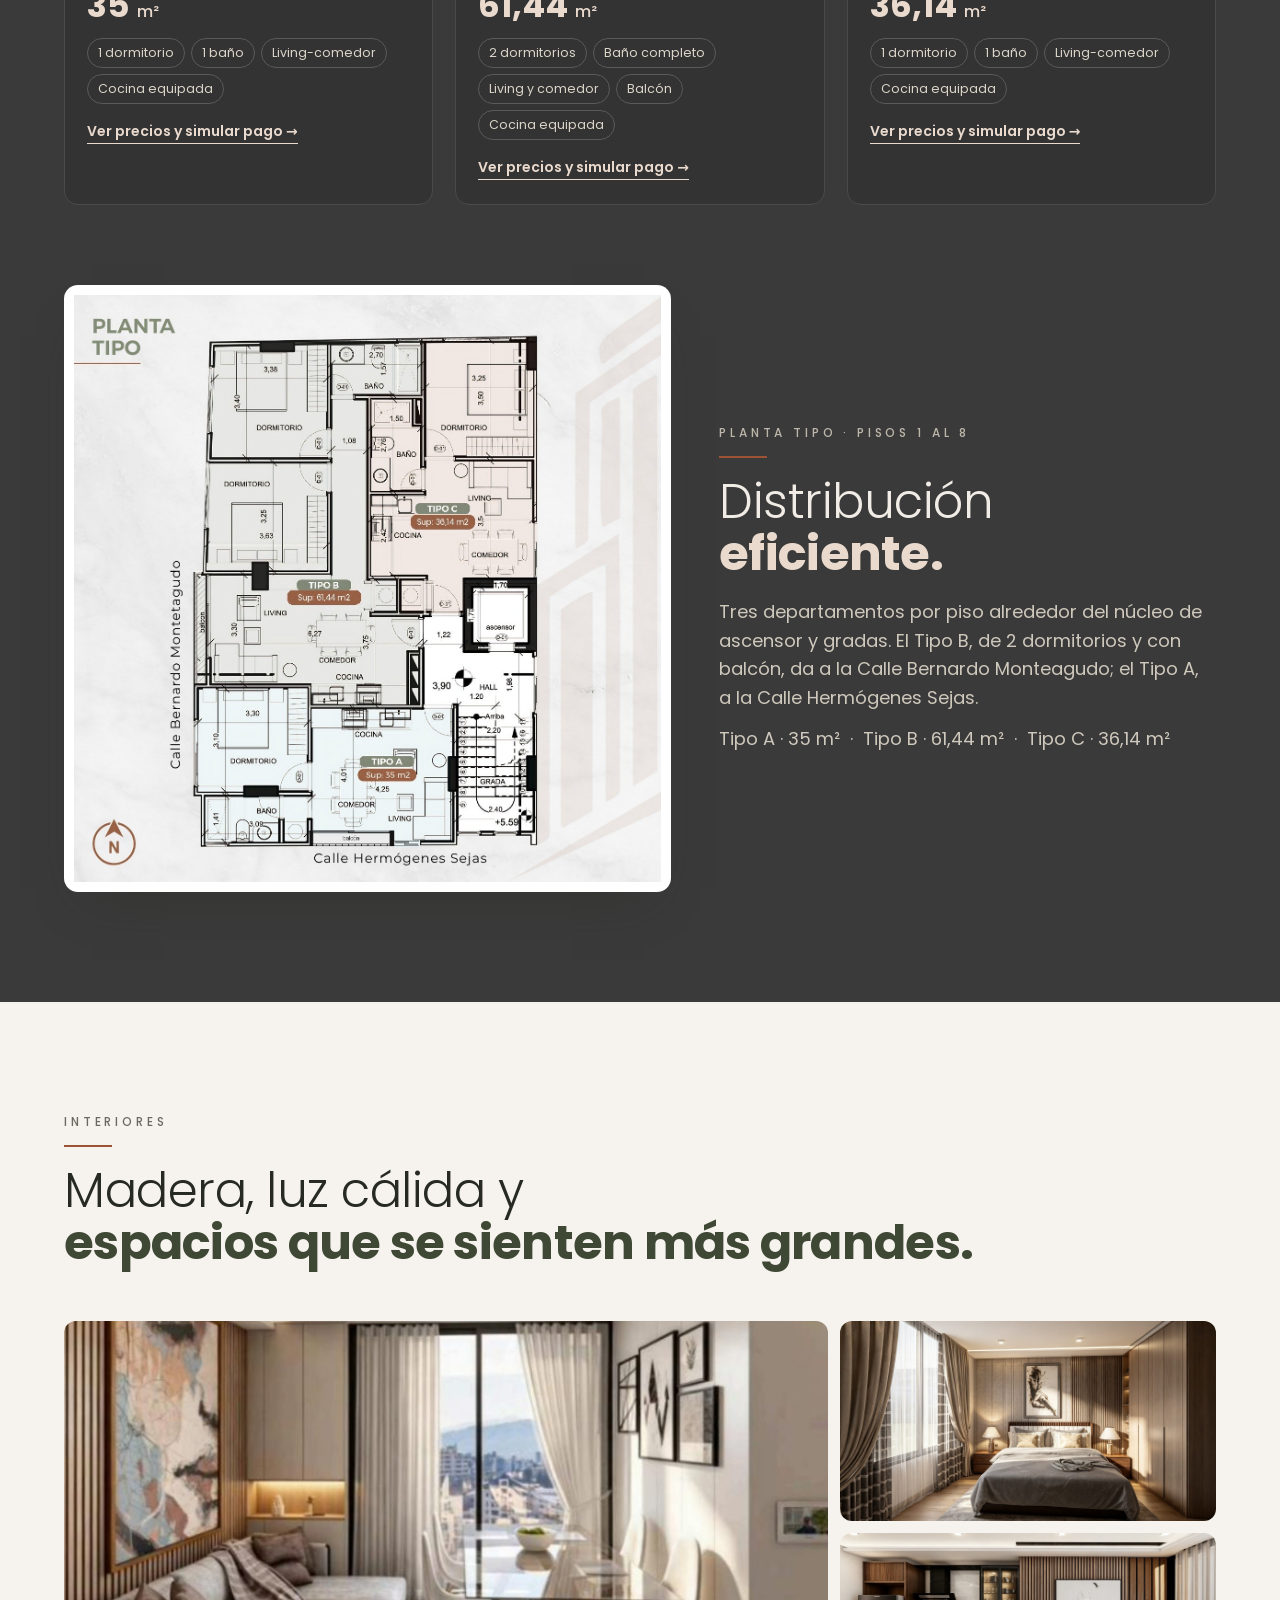
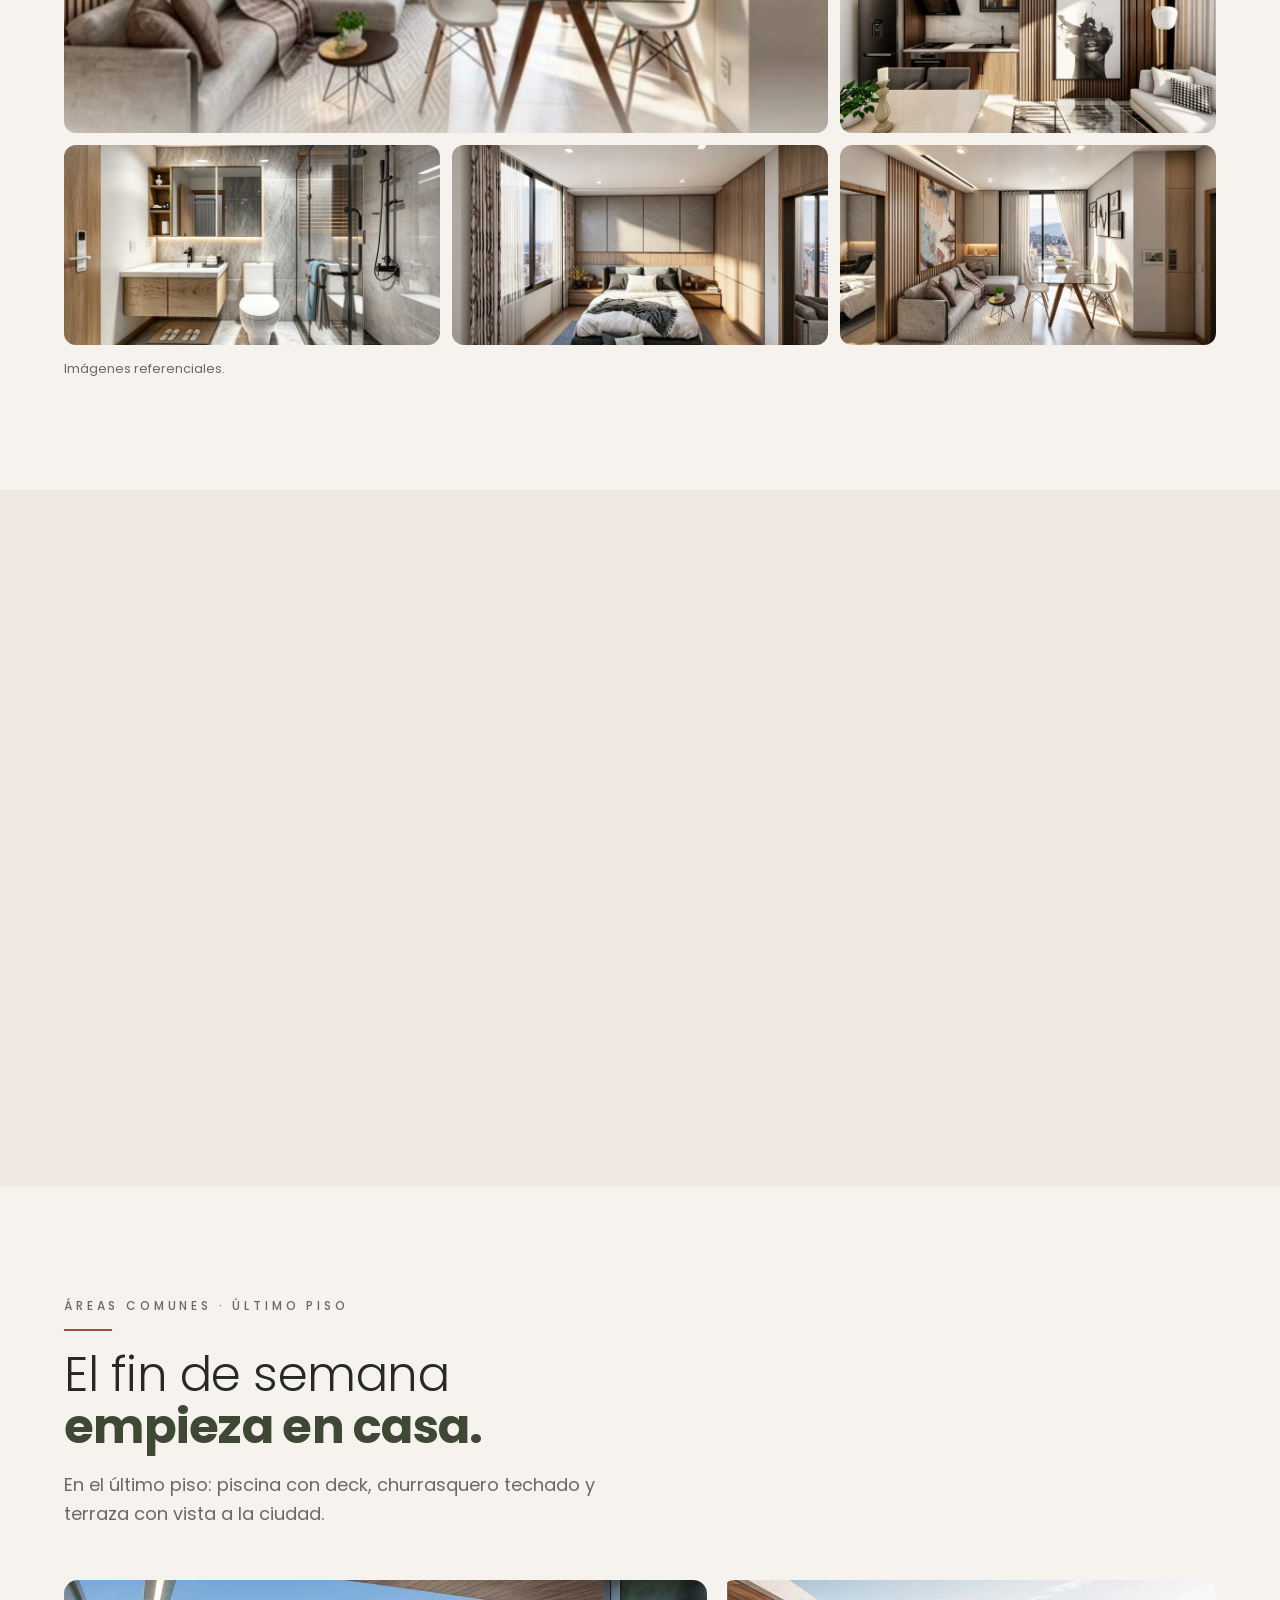
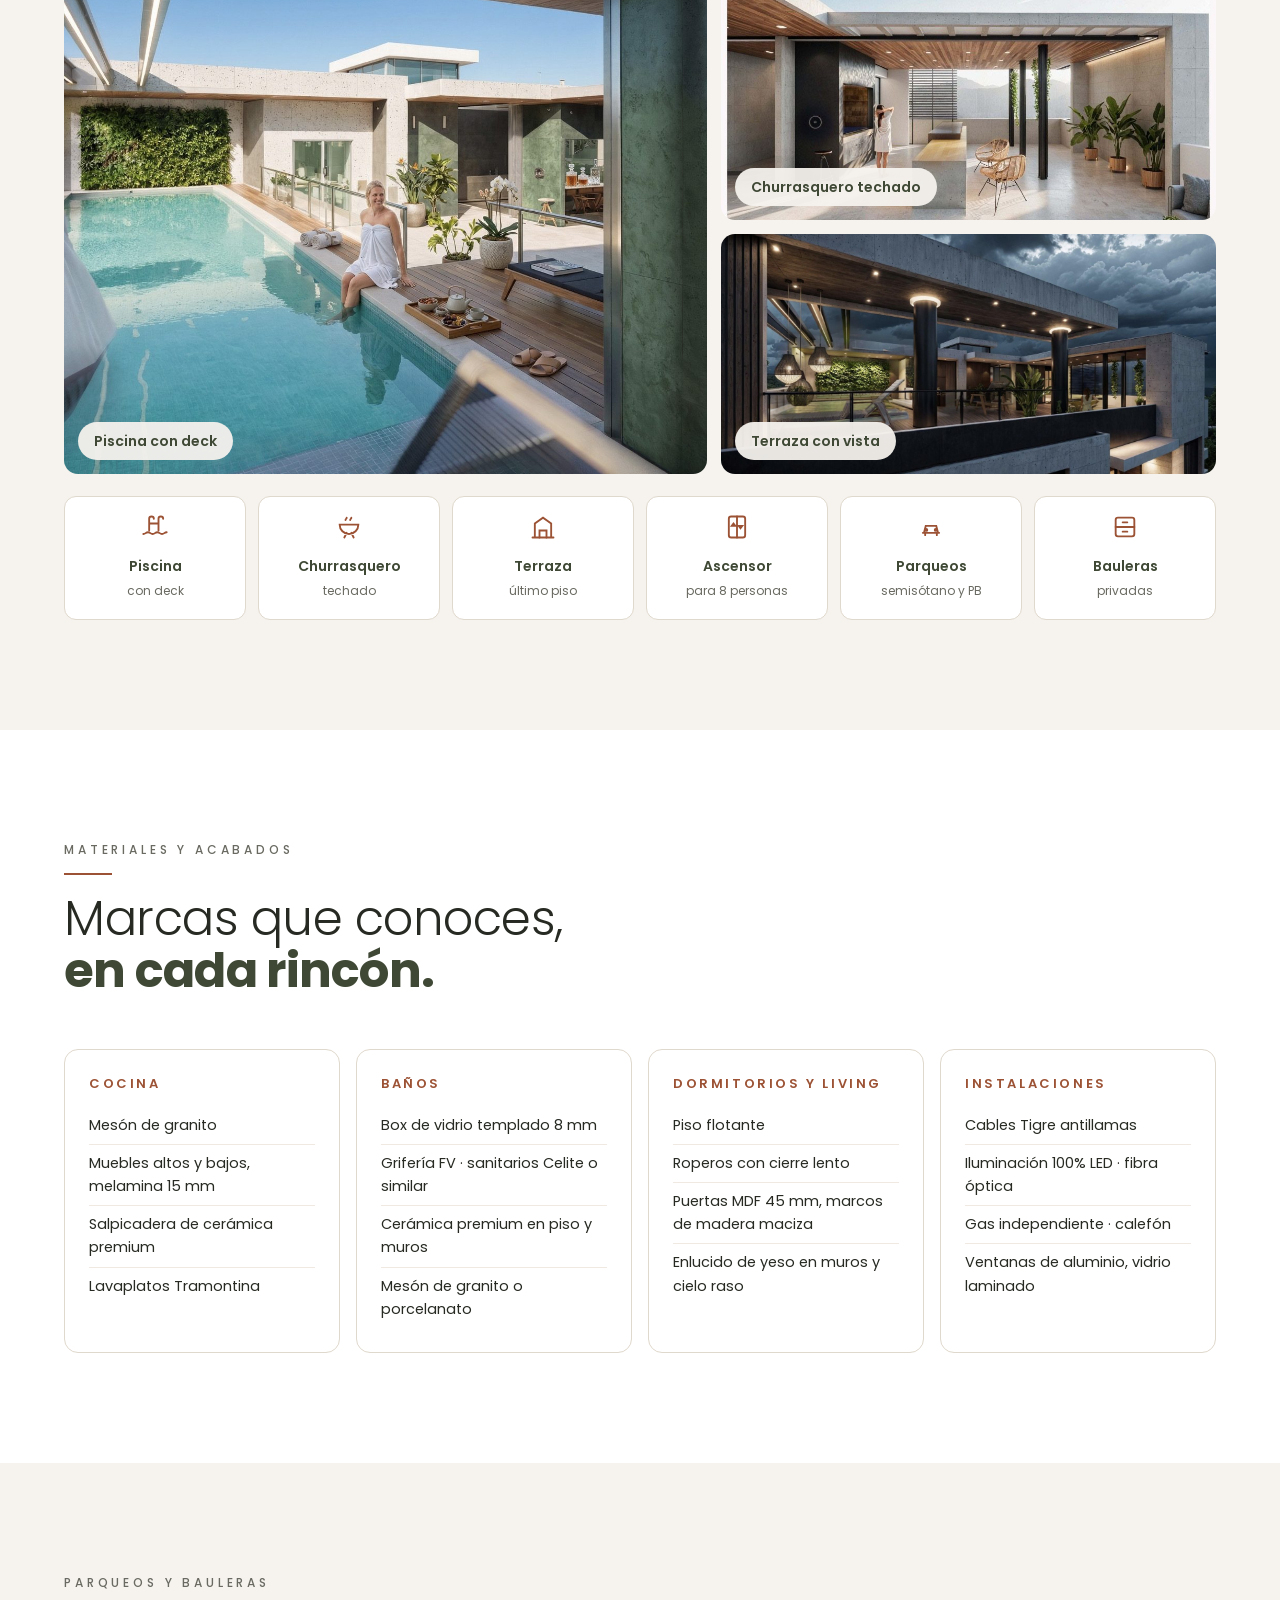
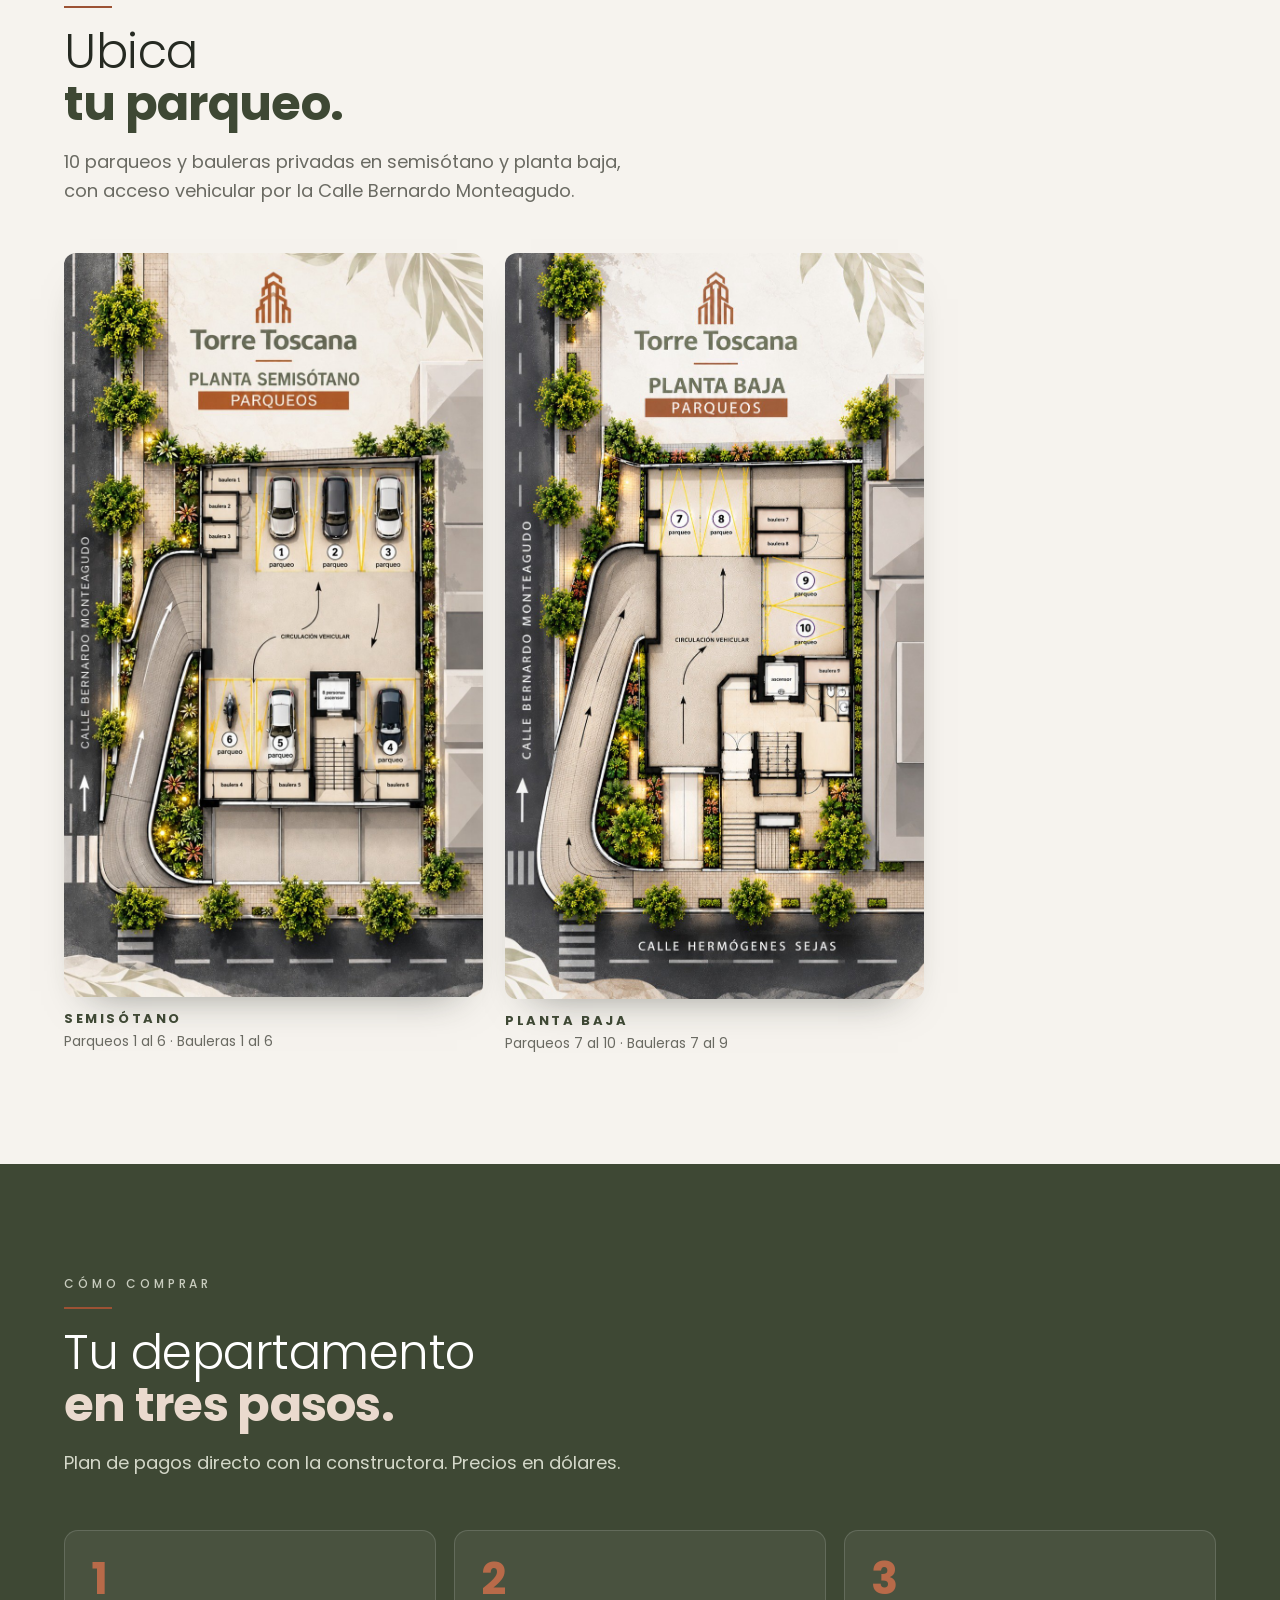
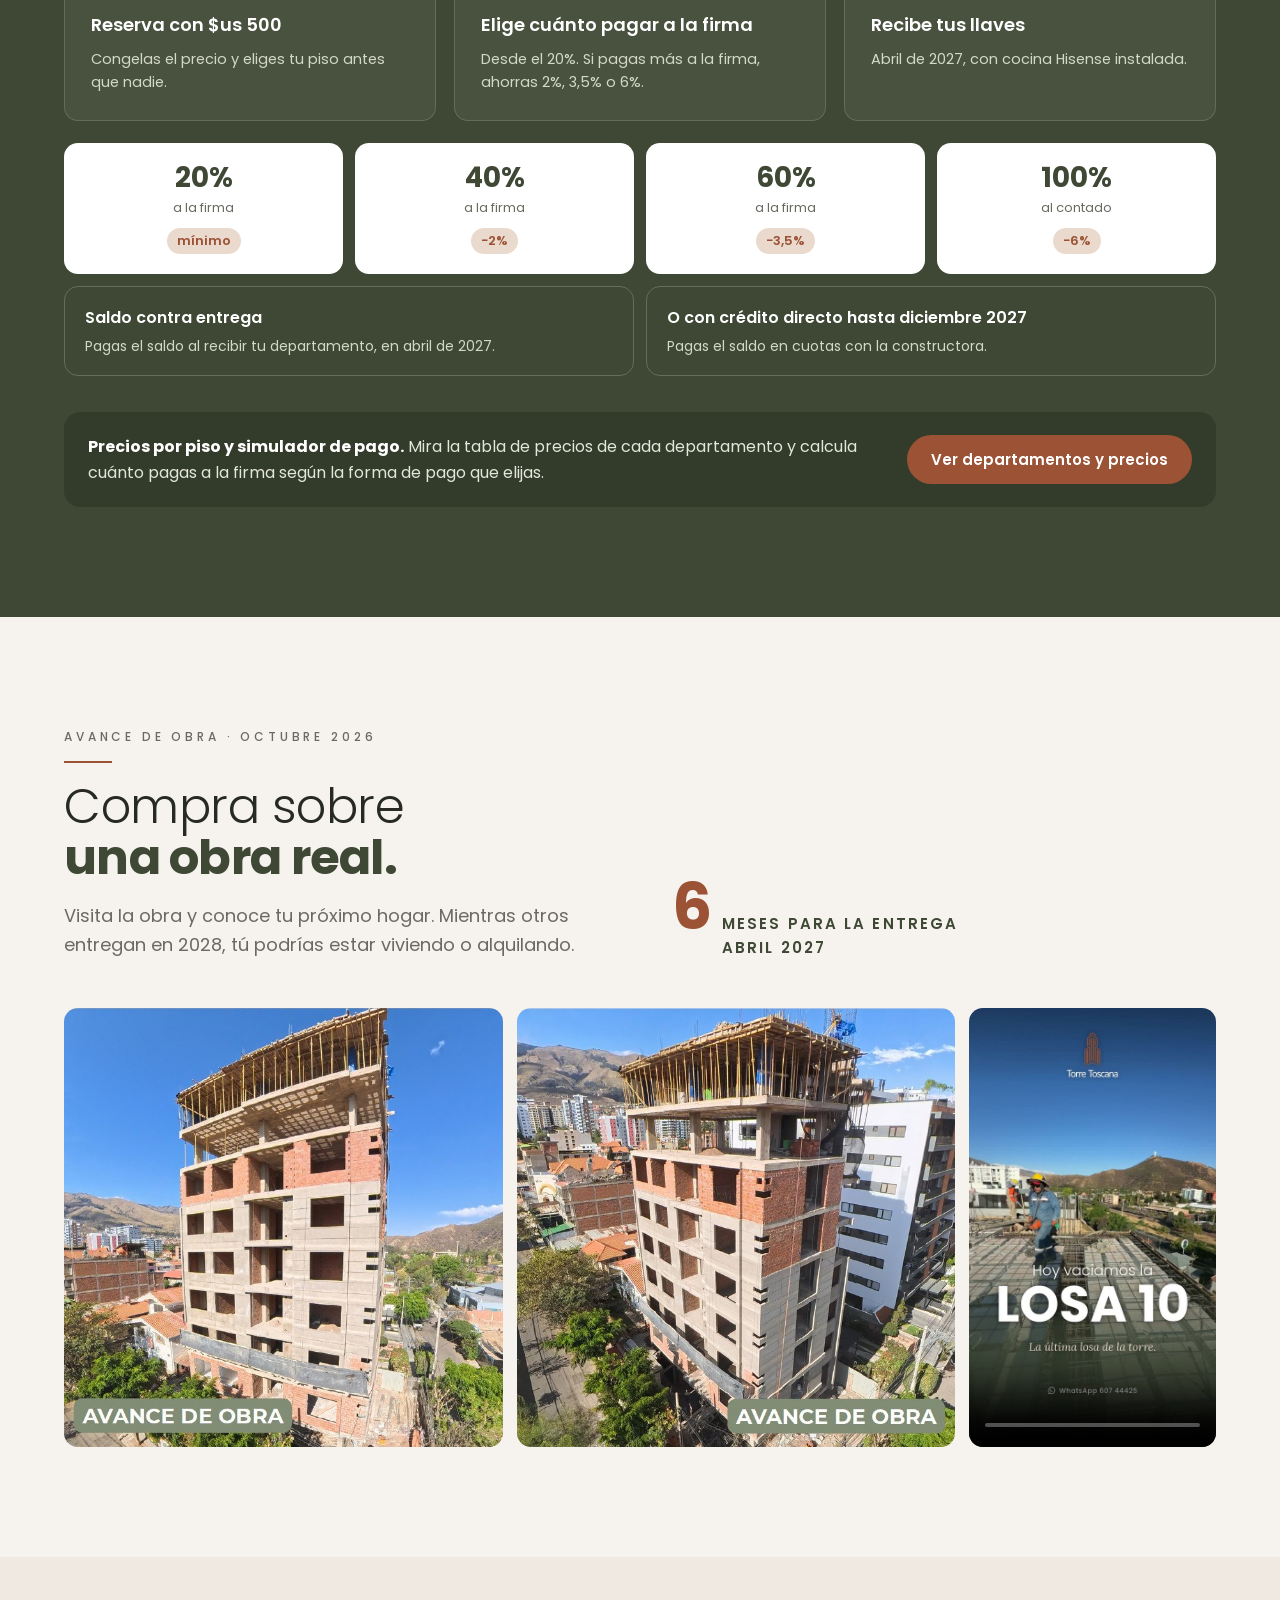
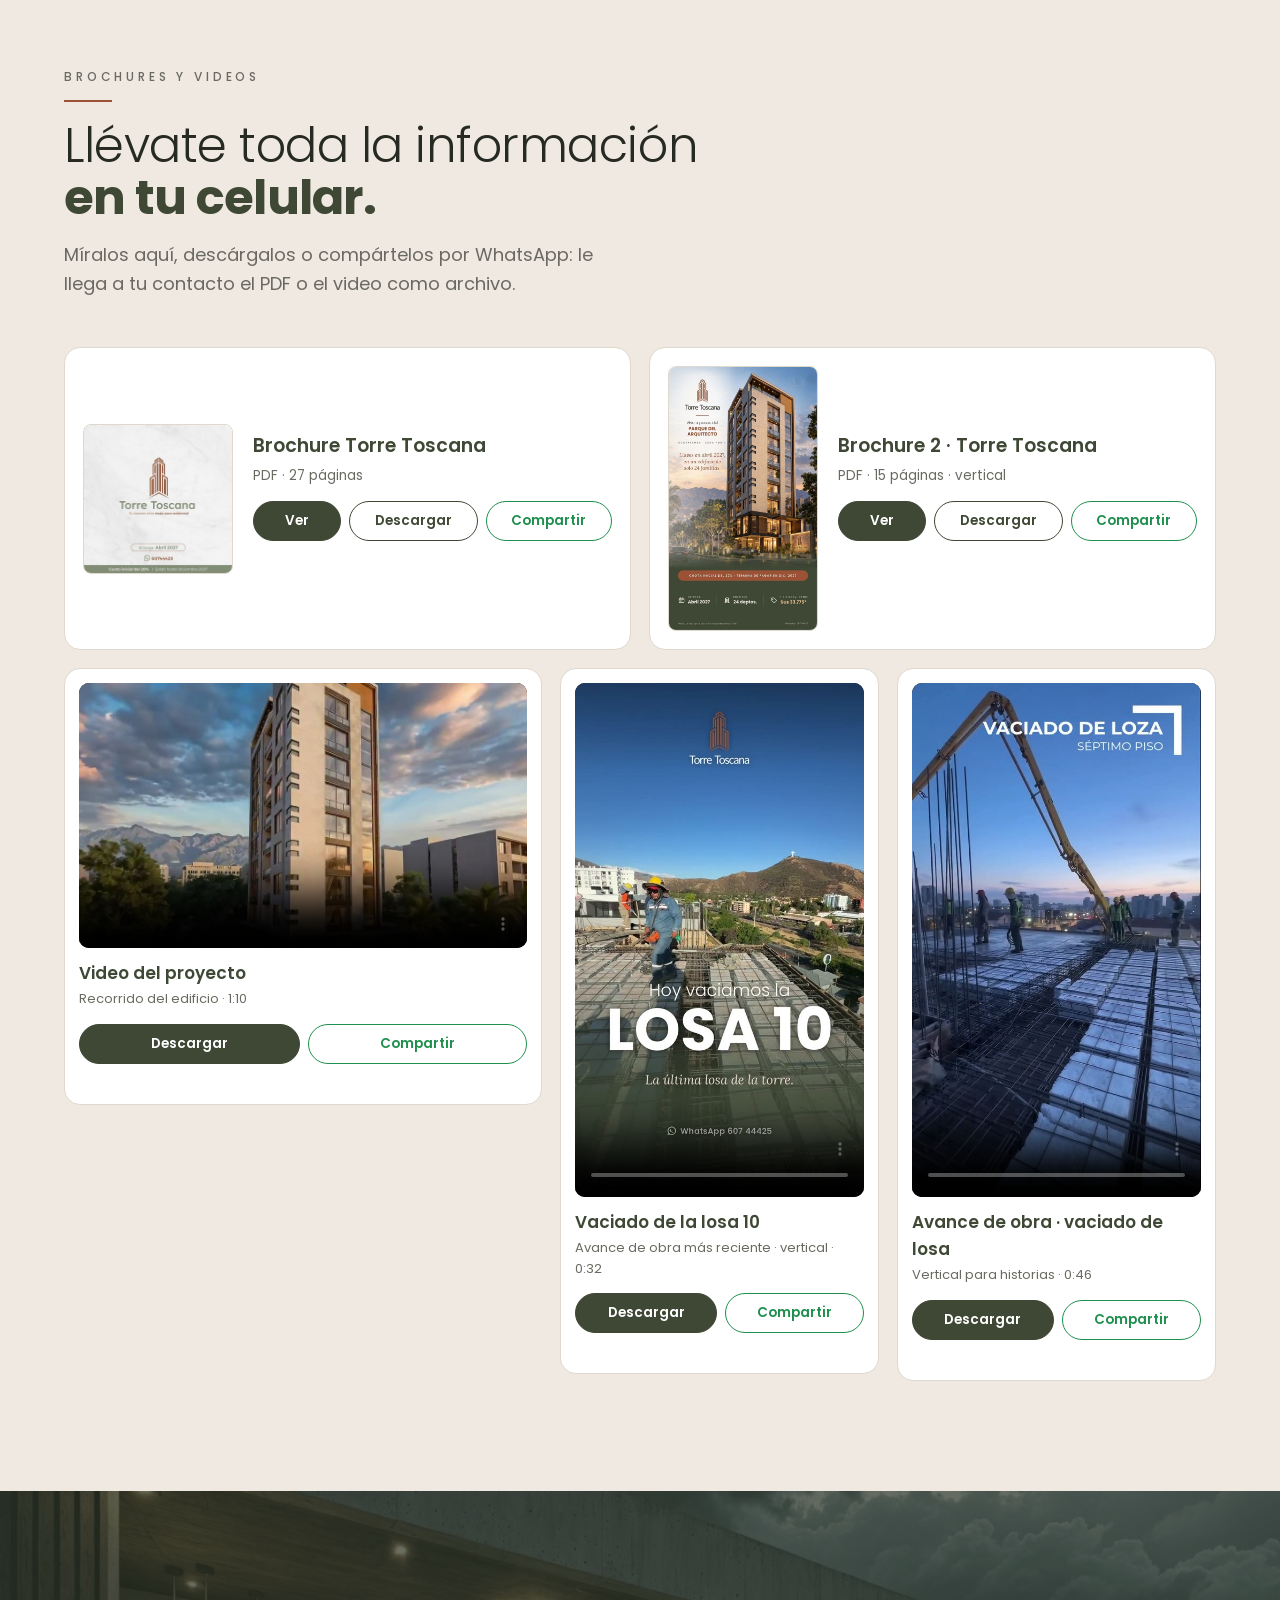
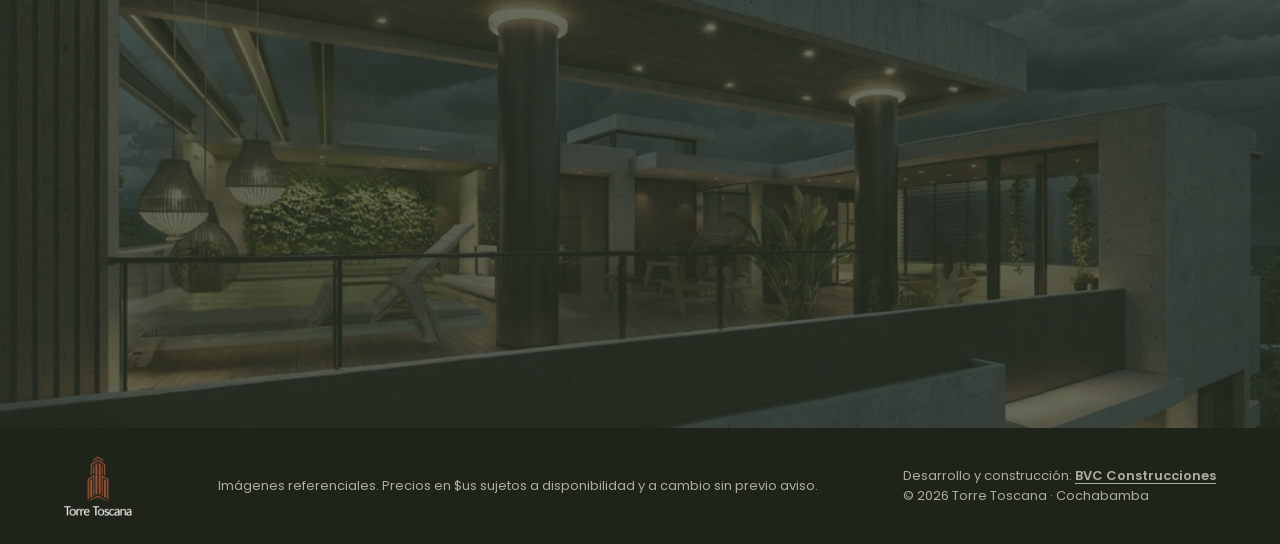
==== commit 020d9e68: "Brochures v6: tabla parqueo/baulera alineada por número y sin 'Vendido'; tabla web informativa sin e" ====
--- a/index.html
+++ b/index.html
@@ -311,15 +311,15 @@
     </div>
     <div class="docs">
       <div class="doc rev">
-        <a href="toscana/Torre_Toscana_Brochure_v5.pdf" target="_blank" rel="noopener"><img src="img/portada-brochure-c.jpg" alt="Portada del Brochure Torre Toscana"></a>
+        <a href="toscana/Torre_Toscana_Brochure_v6.pdf" target="_blank" rel="noopener"><img src="img/portada-brochure-c.jpg" alt="Portada del Brochure Torre Toscana"></a>
         <div><h3>Brochure Torre Toscana</h3><p>PDF · 27 páginas</p>
-          <div class="bts"><a class="p" href="toscana/Torre_Toscana_Brochure_v5.pdf" target="_blank" rel="noopener">Ver</a><a href="toscana/Torre_Toscana_Brochure_v5.pdf" download>Descargar</a><button class="w" data-f="b1">Compartir</button></div>
+          <div class="bts"><a class="p" href="toscana/Torre_Toscana_Brochure_v6.pdf" target="_blank" rel="noopener">Ver</a><a href="toscana/Torre_Toscana_Brochure_v6.pdf" download>Descargar</a><button class="w" data-f="b1">Compartir</button></div>
           <div class="estado" id="e_b1"></div></div>
       </div>
       <div class="doc rev">
-        <a href="toscana/Torre_Toscana_Brochure_2_v5.pdf" target="_blank" rel="noopener"><img src="img/portada-brochure-2c.jpg" alt="Portada del Brochure 2 Torre Toscana"></a>
+        <a href="toscana/Torre_Toscana_Brochure_2_v6.pdf" target="_blank" rel="noopener"><img src="img/portada-brochure-2c.jpg" alt="Portada del Brochure 2 Torre Toscana"></a>
         <div><h3>Brochure 2 · Torre Toscana</h3><p>PDF · 15 páginas · vertical</p>
-          <div class="bts"><a class="p" href="toscana/Torre_Toscana_Brochure_2_v5.pdf" target="_blank" rel="noopener">Ver</a><a href="toscana/Torre_Toscana_Brochure_2_v5.pdf" download>Descargar</a><button class="w" data-f="b2">Compartir</button></div>
+          <div class="bts"><a class="p" href="toscana/Torre_Toscana_Brochure_2_v6.pdf" target="_blank" rel="noopener">Ver</a><a href="toscana/Torre_Toscana_Brochure_2_v6.pdf" download>Descargar</a><button class="w" data-f="b2">Compartir</button></div>
           <div class="estado" id="e_b2"></div></div>
       </div>
     </div>
@@ -408,8 +408,8 @@
 
   // Compartir el archivo directo por WhatsApp (menú de compartir del teléfono)
   const ITEMS = {
-    b1:{t:'Brochure Torre Toscana', f:'Torre_Toscana_Brochure_v5.pdf', type:'application/pdf'},
-    b2:{t:'Brochure 2 · Torre Toscana', f:'Torre_Toscana_Brochure_2_v5.pdf', type:'application/pdf'},
+    b1:{t:'Brochure Torre Toscana', f:'Torre_Toscana_Brochure_v6.pdf', type:'application/pdf'},
+    b2:{t:'Brochure 2 · Torre Toscana', f:'Torre_Toscana_Brochure_2_v6.pdf', type:'application/pdf'},
     v1:{t:'Video del proyecto · Torre Toscana', f:'Torre_Toscana_Video_Proyecto.mp4', type:'video/mp4'},
     v2:{t:'Avance de obra · Torre Toscana', f:'Torre_Toscana_Avance_de_Obra.mp4', type:'video/mp4'},
     v3:{t:'Vaciado de la losa 10 · Torre Toscana', f:'Torre_Toscana_Losa_10.mp4', type:'video/mp4'}
